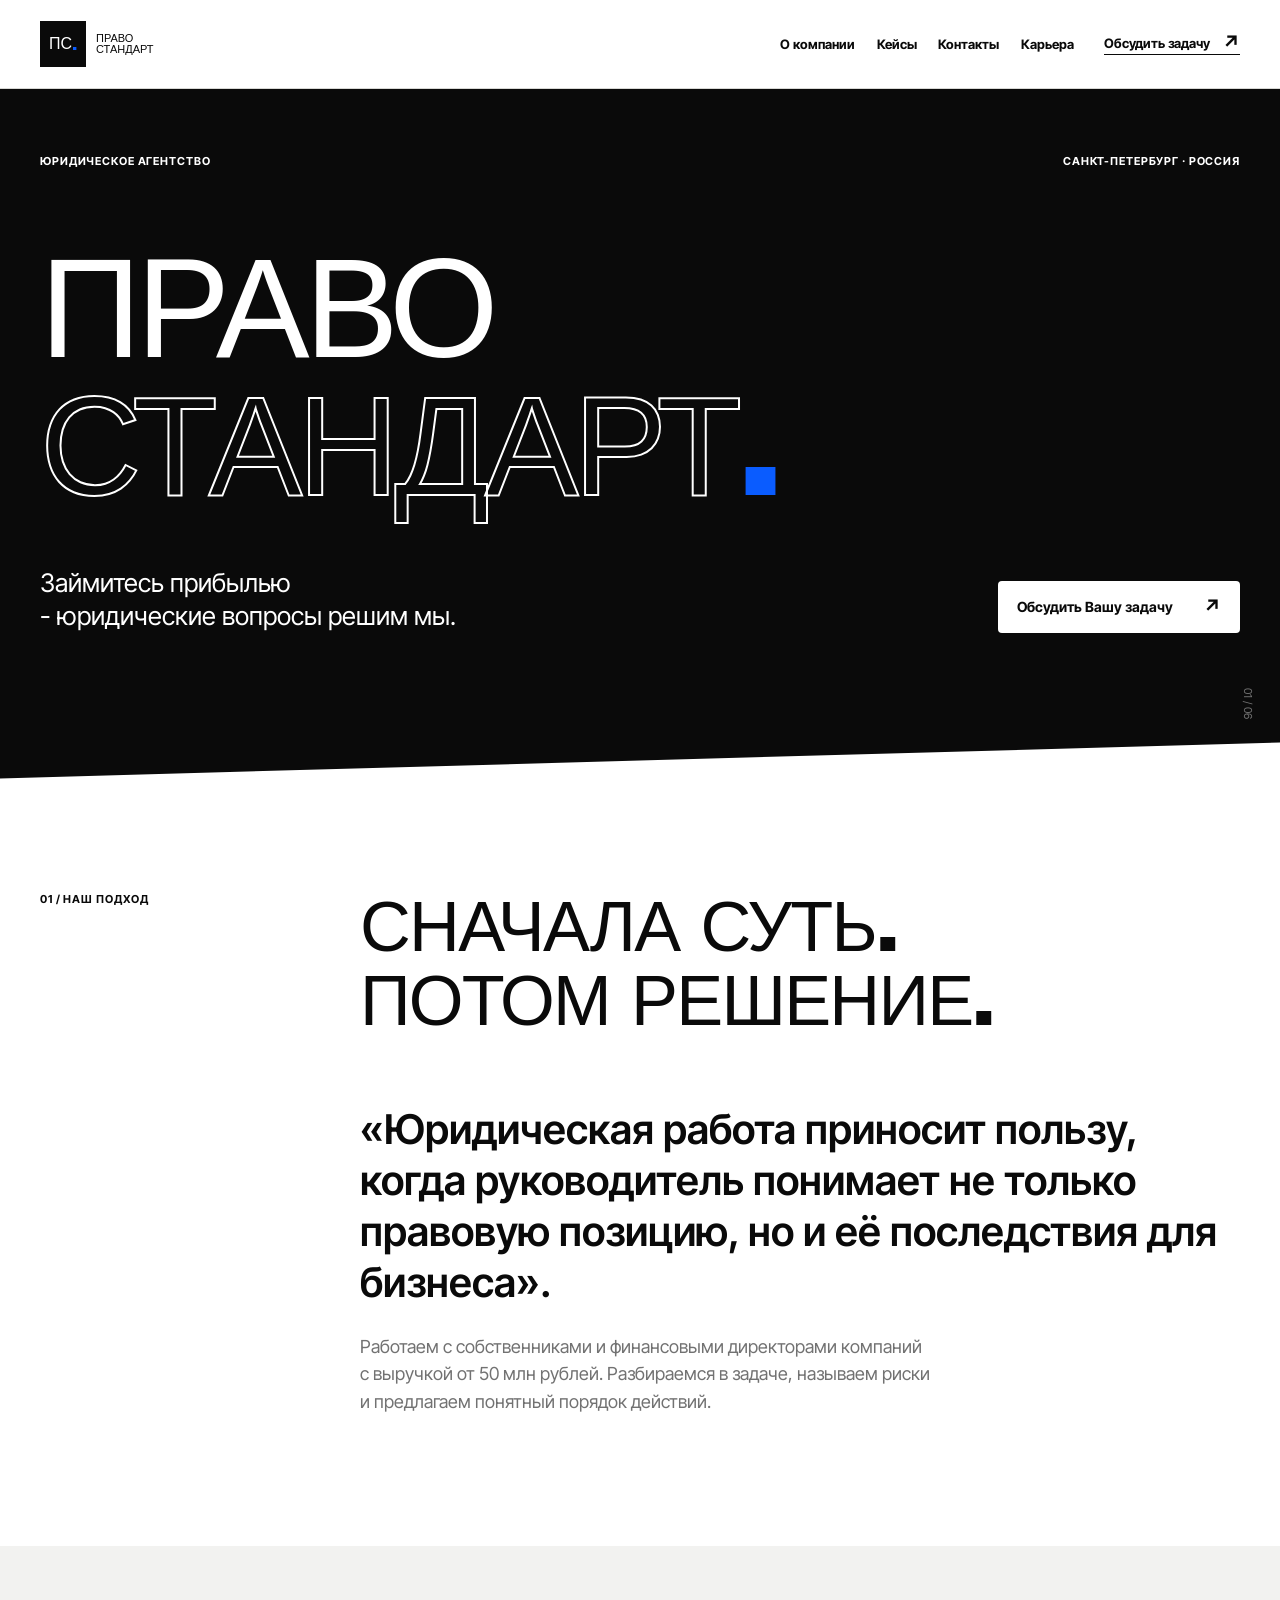
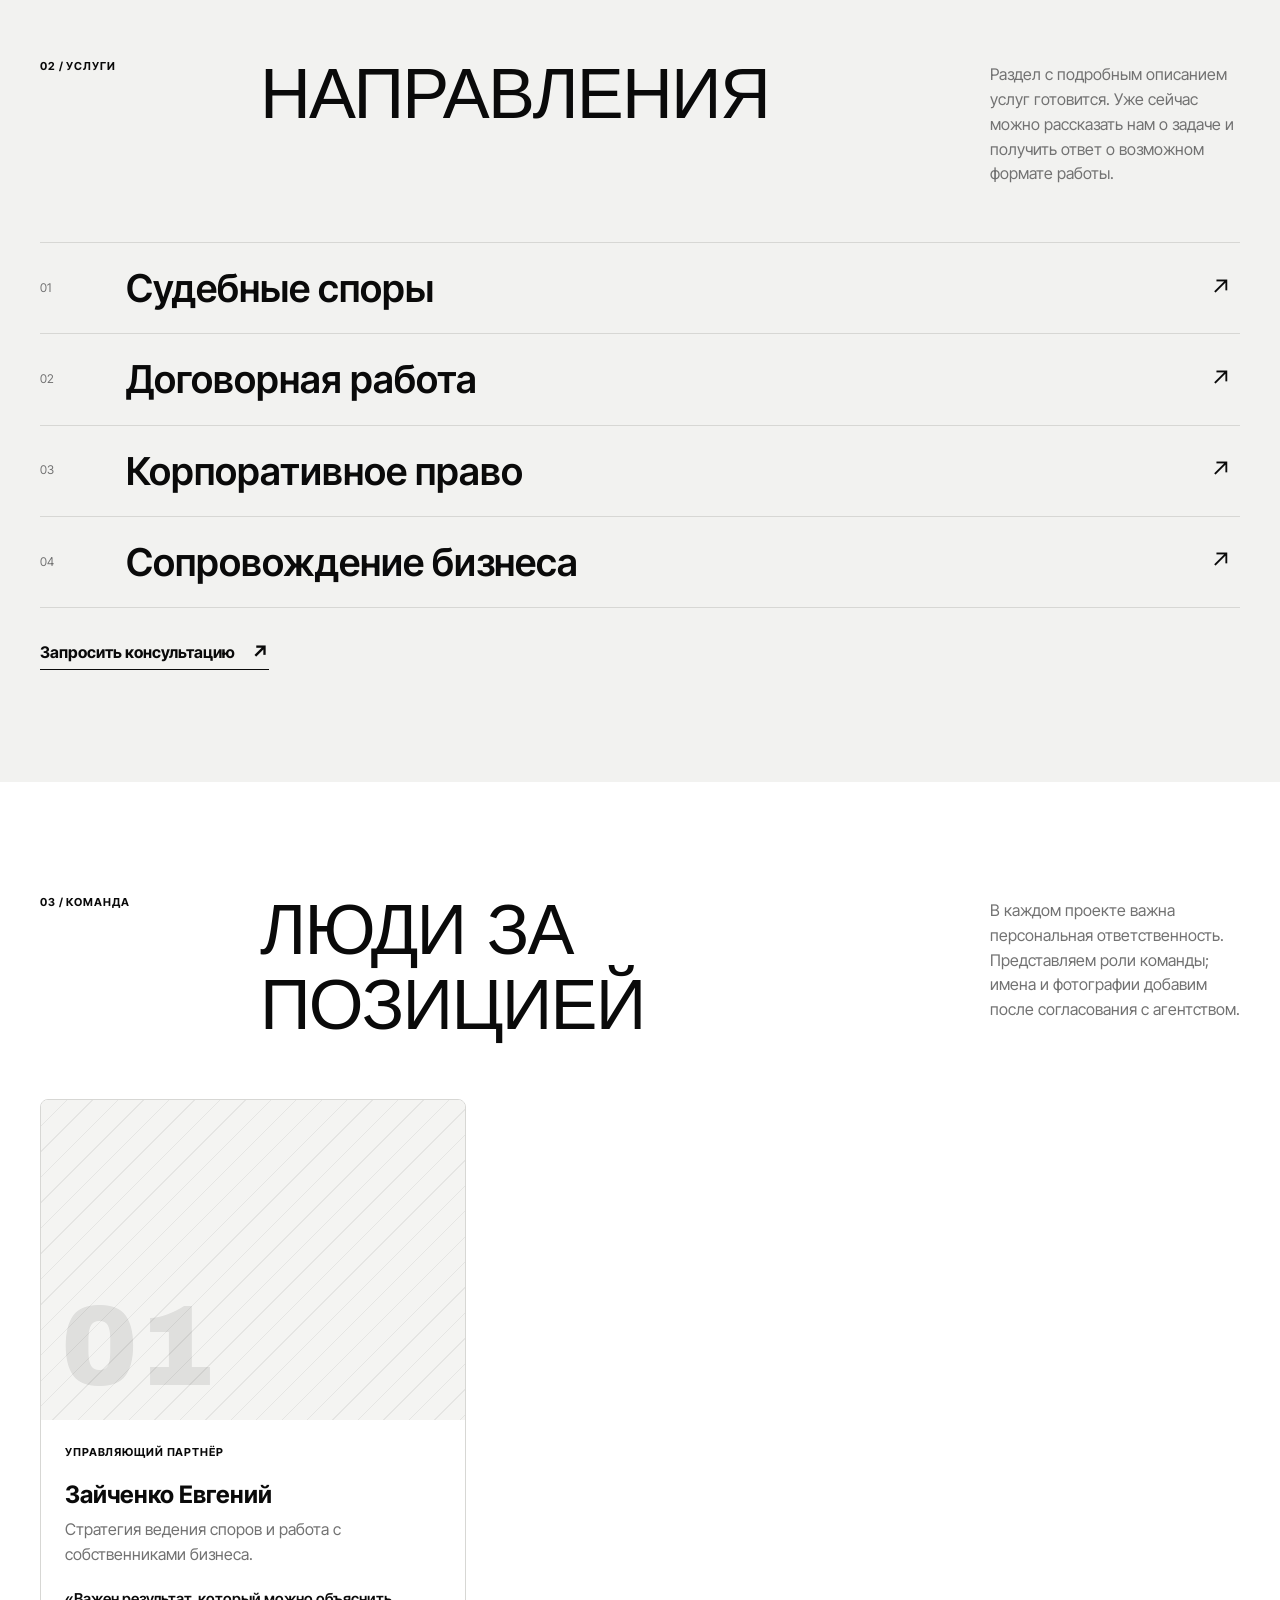
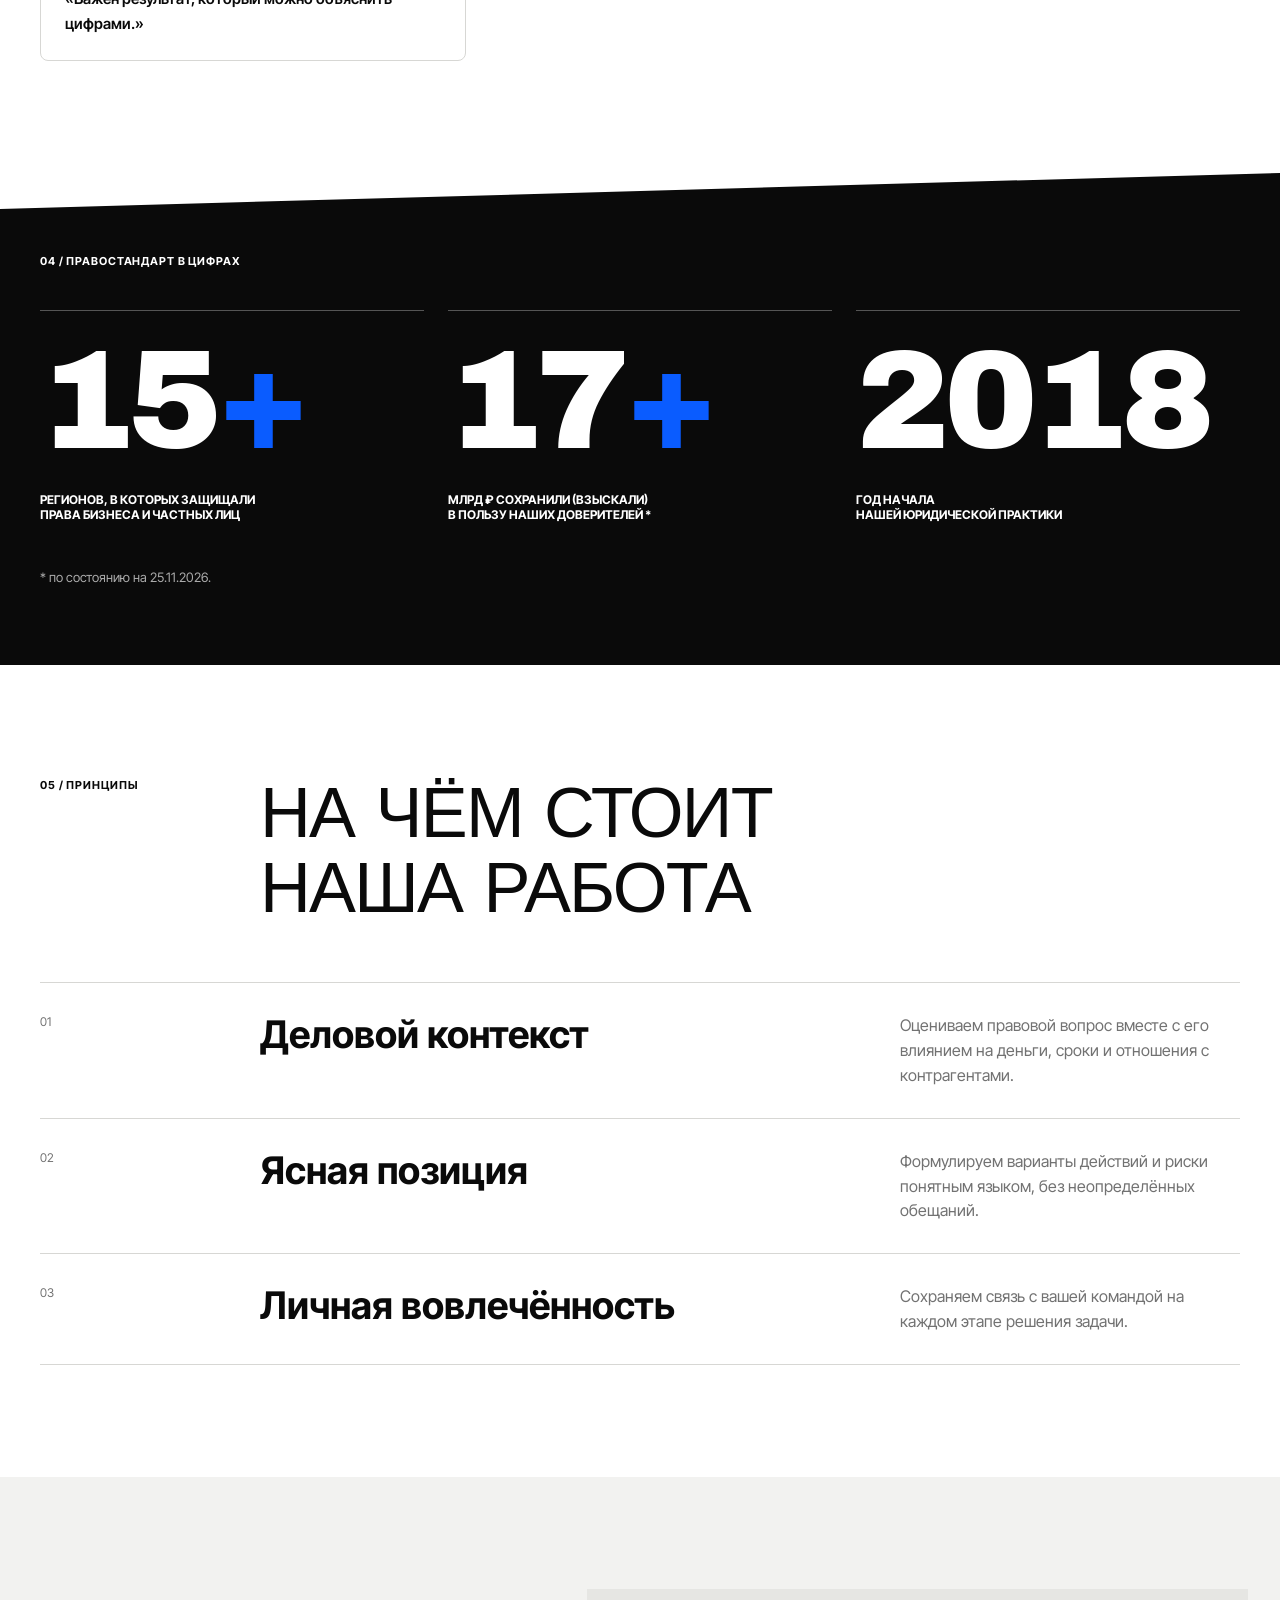
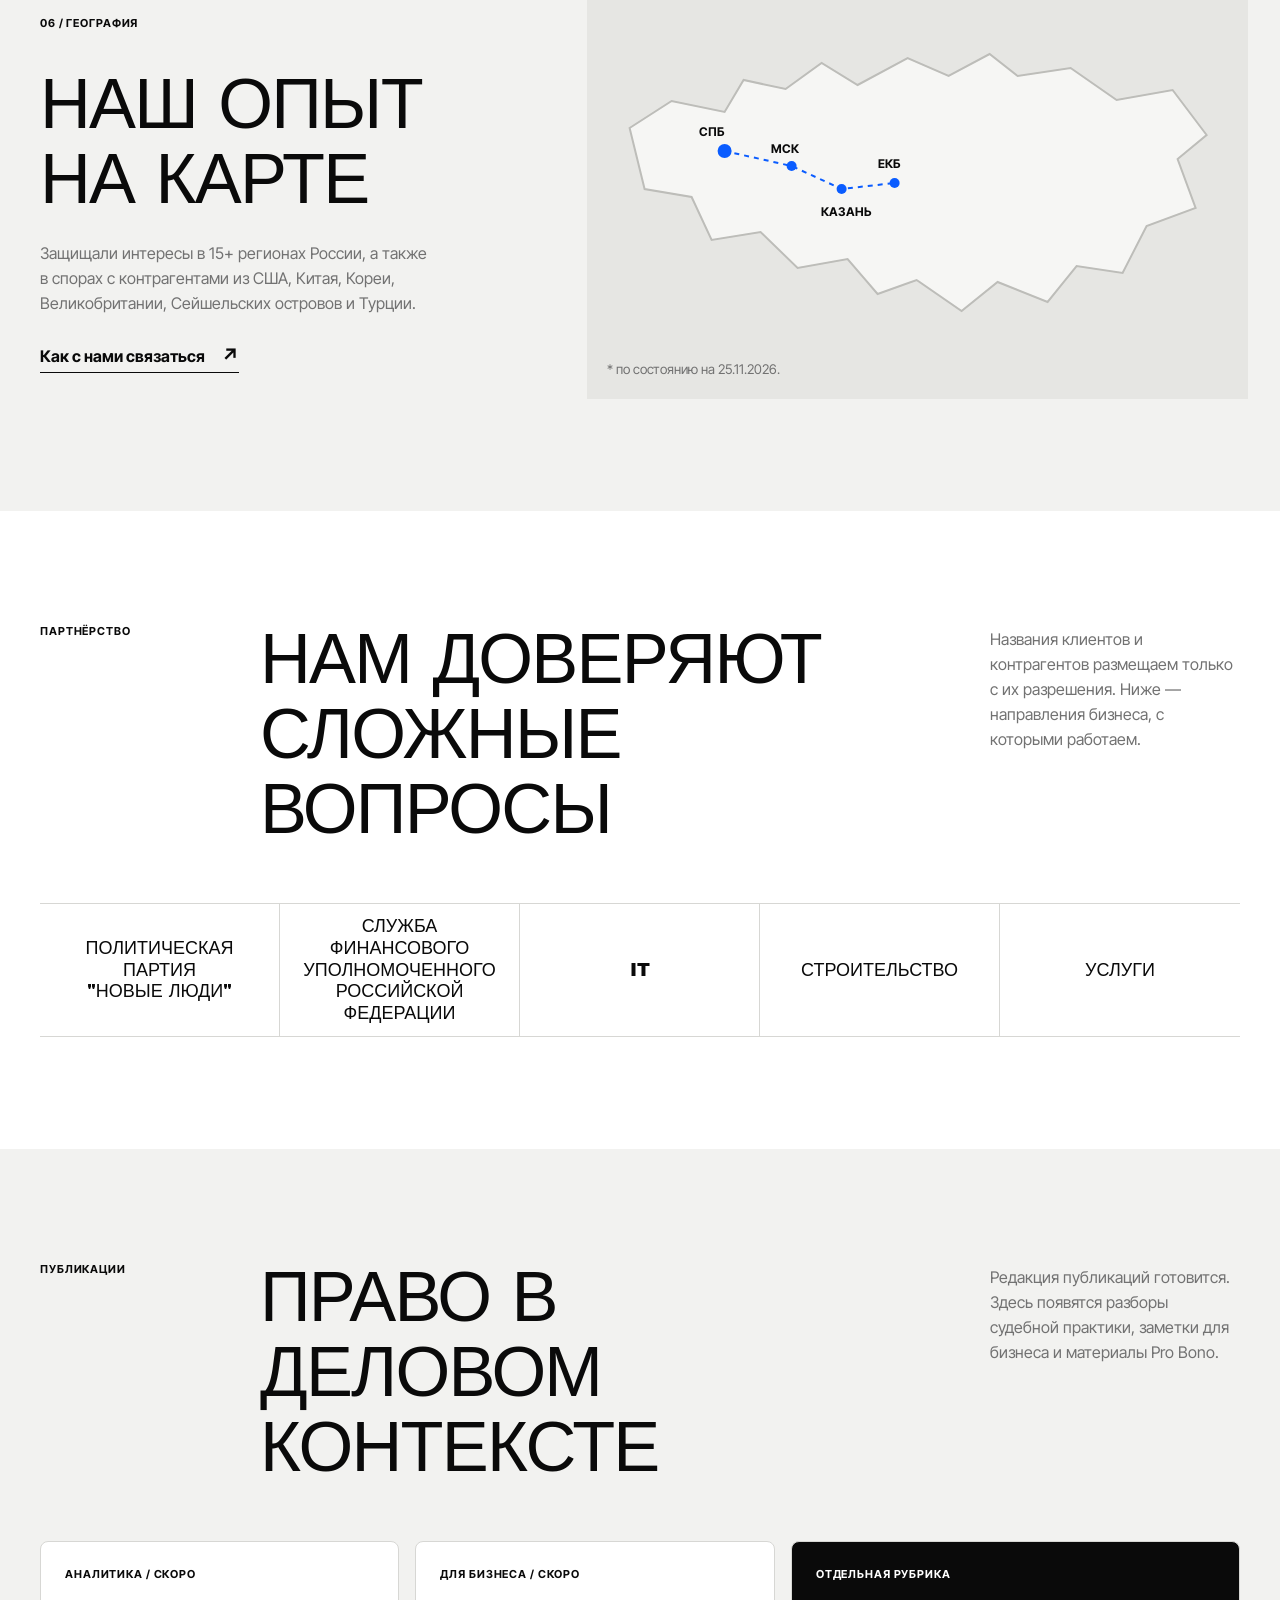
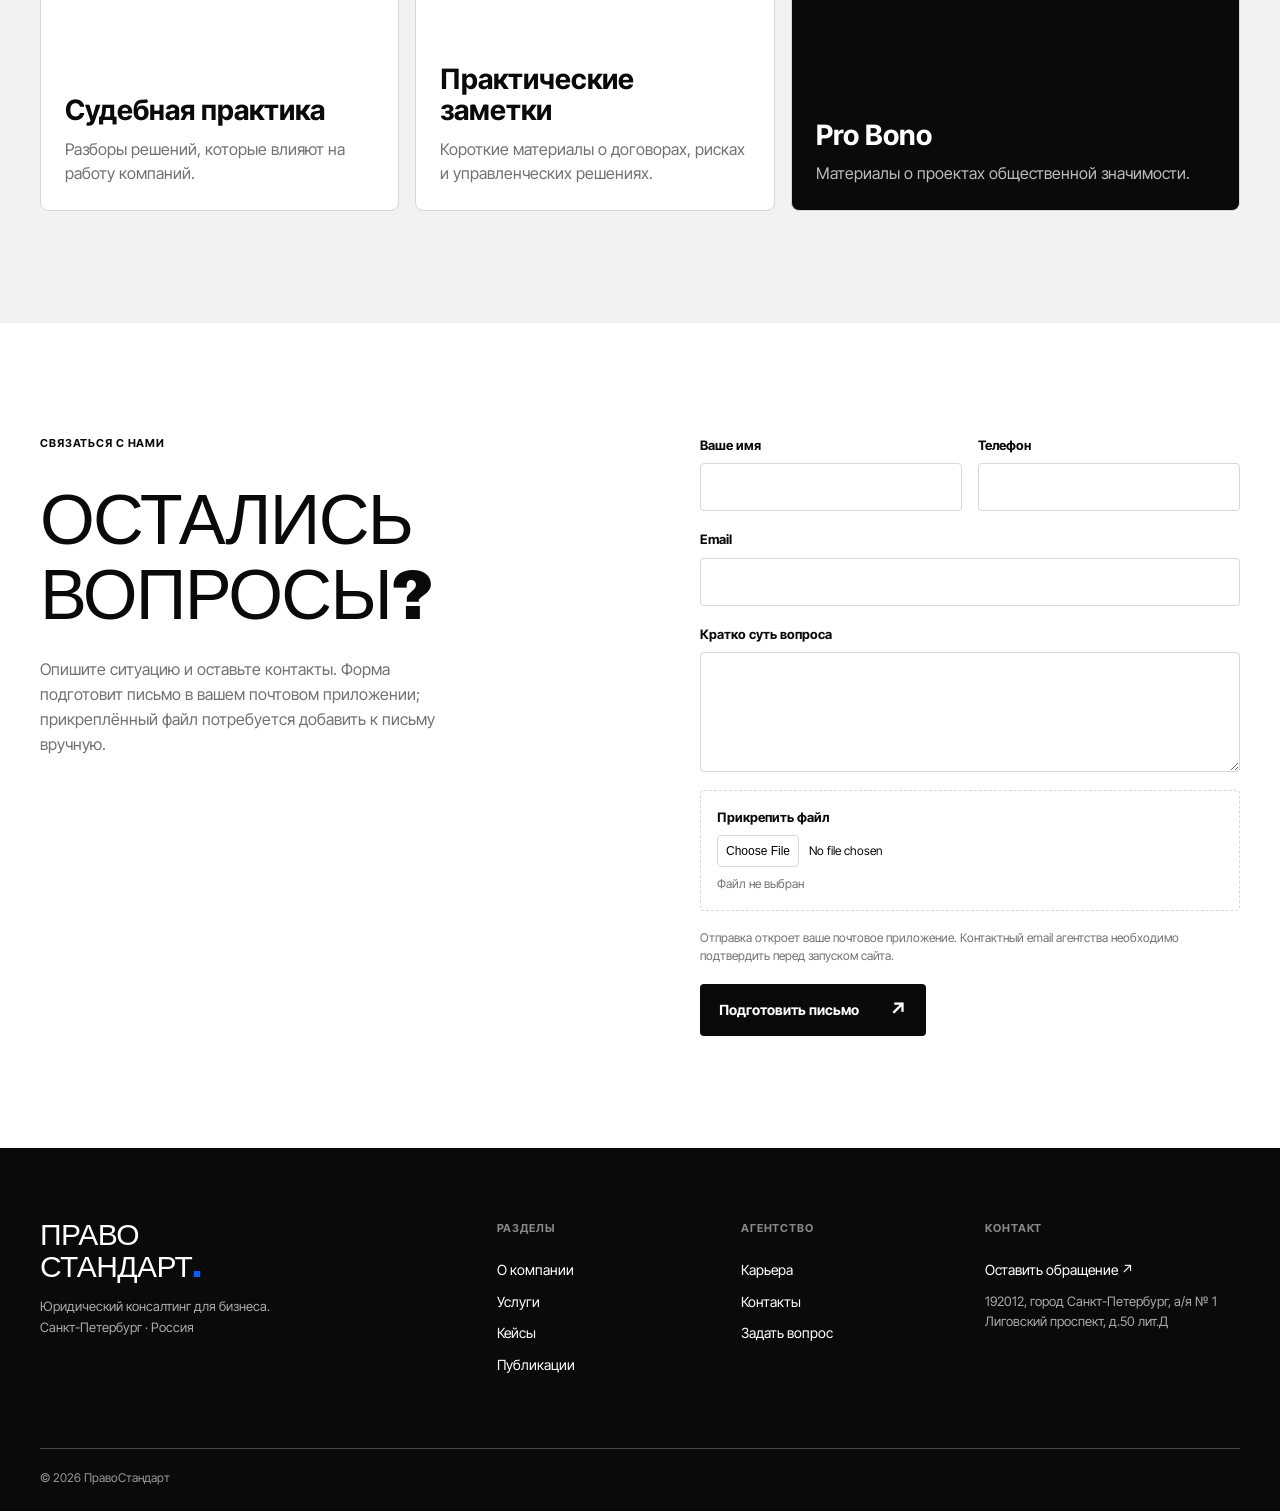
==== index.html @ 43327c04 "Update index.html" ====
<!doctype html>
<html lang="ru">
<head>
  <meta charset="utf-8">
  <meta name="viewport" content="width=device-width, initial-scale=1">
  <meta name="description" content="ПравоСтандарт — юридическое сопровождение бизнеса в Санкт-Петербурге и по России.">
  <title>ПравоСтандарт — юридический консалтинг для бизнеса</title>
  <link rel="preconnect" href="https://fonts.googleapis.com">
  <link rel="preconnect" href="https://fonts.gstatic.com" crossorigin>
  <link href="https://fonts.googleapis.com/css2?family=Archivo+Black&family=Inter+Tight:wght@400;500;600;700&display=swap" rel="stylesheet">
  <link rel="stylesheet" href="styles.css">
</head>
<body>
  <a class="skip-link" href="#main">К содержанию</a>
  <header class="site-header">
    <div class="container header-inner">
      <a class="brand" href="index.html" aria-label="ПравоСтандарт — главная"><span class="brand-mark">ПС<span class="brand-dot">.</span></span><span class="brand-name">ПРАВО<br>СТАНДАРТ</span></a>
      <button class="menu-toggle" type="button" aria-label="Открыть меню" aria-expanded="false" aria-controls="site-nav"><span></span><span></span><span></span></button>
      <nav class="site-nav" id="site-nav" aria-label="Основная навигация">
        <a href="index.html">О компании</a> <!-- пока убрал <a href="index.html#services">Услуги</a>--><a href="cases.html">Кейсы</a><!-- пока убрал <a href="index.html#publications">Публикации</a>--><a href="contacts.html">Контакты</a><a href="career.html">Карьера</a>
      </nav>
      <a class="header-contact" href="contacts.html#question">Обсудить задачу <span aria-hidden="true">↗</span></a>
    </div>
  </header>

  <main id="main">
    <section class="hero cut-bottom" id="about">
      <div class="container hero-inner">
        <div class="hero-meta"><span>ЮРИДИЧЕСКОЕ АГЕНТСТВО</span><span>САНКТ-ПЕТЕРБУРГ · РОССИЯ</span></div>
        <h1>ПРАВО<br><span class="outline-text">СТАНДАРТ</span><span class="hero-period">.</span></h1>
        <div class="hero-bottom"><p>Займитесь прибылью<br>- юридические вопросы решим мы.</p><a class="button button-light" href="#consultation">Обсудить Вашу задачу <span aria-hidden="true">↗</span></a></div>
      </div>
      <div class="hero-index" aria-hidden="true">01 / 06</div>
    </section>

    <section class="section approach" id="approach">
      <div class="container split-layout"><div class="section-label">01 / НАШ ПОДХОД</div><div><h2 class="section-title">СНАЧАЛА СУТЬ.<br>ПОТОМ РЕШЕНИЕ.</h2><blockquote>«Юридическая работа приносит пользу, когда руководитель понимает не только правовую позицию, но и её последствия для бизнеса».</blockquote><p class="muted">Работаем с собственниками и финансовыми директорами компаний с выручкой от 50 млн рублей. Разбираемся в задаче, называем риски и предлагаем понятный порядок действий.</p></div></div>
    </section>

    <section class="section section-muted" id="services">
      <div class="container"><div class="section-head"><span class="section-label">02 / УСЛУГИ</span><h2 class="section-title">НАПРАВЛЕНИЯ</h2><p>Раздел с подробным описанием услуг готовится. Уже сейчас можно рассказать нам о задаче и получить ответ о возможном формате работы.</p></div>
        <div class="service-list">
          <div><span>01</span><h3>Судебные споры</h3><span aria-hidden="true">↗</span></div>
          <div><span>02</span><h3>Договорная работа</h3><span aria-hidden="true">↗</span></div>
          <div><span>03</span><h3>Корпоративное право</h3><span aria-hidden="true">↗</span></div>
          <div><span>04</span><h3>Сопровождение бизнеса</h3><span aria-hidden="true">↗</span></div>
        </div>
        <a class="text-link" href="#consultation">Запросить консультацию <span aria-hidden="true">↗</span></a>
      </div>
    </section>

    <section class="section" id="team"><div class="container"><div class="section-head"><span class="section-label">03 / КОМАНДА</span><h2 class="section-title">ЛЮДИ ЗА<br>ПОЗИЦИЕЙ</h2><p>В каждом проекте важна персональная ответственность. Представляем роли команды; имена и фотографии добавим после согласования с агентством.</p></div>
      <div class="team-grid">
        <article class="team-card"><div class="portrait portrait-one" role="img" aria-label="Место для фотографии управляющего партнёра" img src="Zaichenko_photo.jpg" alt="Рыжий кот Кекс лежит у ноутбука."><span>01</span></div><div class="team-card-body"><span class="eyebrow">УПРАВЛЯЮЩИЙ ПАРТНЁР</span><h3> Зайченко Евгений</h3><p>Стратегия ведения споров и работа с собственниками бизнеса.</p><q>Важен результат, который можно объяснить цифрами.</q></div></article>
        <!-- ВТОРОЙ УЧАСТНИК КОМАНДЫ --> <!-- <article class="team-card"><div class="portrait portrait-two" role="img" aria-label="Место для фотографии юриста судебной практики"><span>02</span></div><div class="team-card-body"><span class="eyebrow">СУДЕБНАЯ ПРАКТИКА</span><h3>Ведущий юрист</h3><p>Подготовка позиции, процессуальных документов и представительство.</p><q>Сильная позиция начинается с деталей.</q></div></article> -->
        <!-- ТРЕТИЙ УЧАСТНИК КОМАНДЫ --> <!-- <article class="team-card"><div class="portrait portrait-three" role="img" aria-label="Место для фотографии юриста корпоративной практики"><span>03</span></div><div class="team-card-body"><span class="eyebrow">КОРПОРАТИВНАЯ ПРАКТИКА</span><h3>Юрист практики</h3><p>Договорные отношения и правовая поддержка текущих решений.</p><q>Понятный договор помогает избежать спора.</q></div></article> -->
      </div>
    </div></section>

    <section class="metrics-band cut-top" id="numbers"><div class="container"><span class="section-label">04 / ПРАВОСТАНДАРТ В ЦИФРАХ</span><div class="metrics-grid"><div><strong>15<span>+</span></strong><span>РЕГИОНОВ, В КОТОРЫХ ЗАЩИЩАЛИ<br>ПРАВА БИЗНЕСА И ЧАСТНЫХ ЛИЦ</span></div><div><strong>17<span>+</span></strong><span>МЛРД ₽ СОХРАНИЛИ (ВЗЫСКАЛИ)<br>В ПОЛЬЗУ НАШИХ ДОВЕРИТЕЛЕЙ *</span></div><div><strong>2018</strong><span>ГОД НАЧАЛА<br>НАШЕЙ ЮРИДИЧЕСКОЙ ПРАКТИКИ</span></div></div><p class="metrics-note">* по состоянию на 25.11.2026.</p></div></section>

    <section class="section principles"><div class="container"><div class="section-head"><span class="section-label">05 / ПРИНЦИПЫ</span><h2 class="section-title">НА ЧЁМ СТОИТ<br>НАША РАБОТА</h2></div><div class="principle-rows"><div><span>01</span><h3>Деловой контекст</h3><p>Оцениваем правовой вопрос вместе с его влиянием на деньги, сроки и отношения с контрагентами.</p></div><div><span>02</span><h3>Ясная позиция</h3><p>Формулируем варианты действий и риски понятным языком, без неопределённых обещаний.</p></div><div><span>03</span><h3>Личная вовлечённость</h3><p>Сохраняем связь с вашей командой на каждом этапе решения задачи.</p></div></div></div></section>

    <section class="section section-muted geography"><div class="container geography-layout"><div><span class="section-label">06 / ГЕОГРАФИЯ</span><h2 class="section-title">НАШ ОПЫТ<br>НА КАРТЕ</h2><p>Защищали интересы в 15+ регионах России, а также в спорах с контрагентами из США, Китая, Кореи, Великобритании, Сейшельских островов и Турции.</p><a class="text-link" href="contacts.html">Как с нами связаться <span aria-hidden="true">↗</span></a></div><div class="map-panel" role="img" aria-label="Схематичная карта России с отметками Санкт-Петербурга, Москвы, Казани и Екатеринбурга"><svg viewBox="0 0 620 350" aria-hidden="true"><path class="map-shape" d="M22 119 64 92 117 103 136 71 178 80 214 54 250 76 300 49 341 67 382 45 410 67 463 59 509 91 565 81 599 126 570 150 588 199 539 217 515 264 469 257 440 293 390 273 354 302 309 271 270 285 240 250 190 259 153 223 104 231 84 188 37 180Z"/><path class="map-line" d="M117 142 184 157 234 180 287 174"/><circle cx="117" cy="142" r="7"/><circle cx="184" cy="157" r="5"/><circle cx="234" cy="180" r="5"/><circle cx="287" cy="174" r="5"/><text x="91" y="127">СПБ</text><text x="163" y="144">МСК</text><text x="213" y="207">КАЗАНЬ</text><text x="270" y="159">ЕКБ</text></svg><small>* по состоянию на 25.11.2026.</small></div></div></section>

    <section class="section trust"><div class="container"><div class="section-head"><span class="section-label">ПАРТНЁРСТВО</span><h2 class="section-title">НАМ ДОВЕРЯЮТ<br>СЛОЖНЫЕ ВОПРОСЫ</h2><p>Названия клиентов и контрагентов размещаем только с их разрешения. Ниже — направления бизнеса, с которыми работаем.</p></div><div class="sector-strip"><span>ПОЛИТИЧЕСКАЯ ПАРТИЯ<br>"НОВЫЕ ЛЮДИ"</span><span>СЛУЖБА ФИНАНСОВОГО УПОЛНОМОЧЕННОГО<br>РОССИЙСКОЙ ФЕДЕРАЦИИ</span><span>IT</span><span>СТРОИТЕЛЬСТВО</span><span>УСЛУГИ</span></div></div></section>

    <section class="section section-muted publications" id="publications"><div class="container"><div class="section-head"><span class="section-label">ПУБЛИКАЦИИ</span><h2 class="section-title">ПРАВО В<br>ДЕЛОВОМ КОНТЕКСТЕ</h2><p>Редакция публикаций готовится. Здесь появятся разборы судебной практики, заметки для бизнеса и материалы Pro Bono.</p></div><div class="publication-grid"><article><span class="eyebrow">АНАЛИТИКА / СКОРО</span><h3>Судебная практика</h3><p>Разборы решений, которые влияют на работу компаний.</p></article><article><span class="eyebrow">ДЛЯ БИЗНЕСА / СКОРО</span><h3>Практические заметки</h3><p>Короткие материалы о договорах, рисках и управленческих решениях.</p></article><article class="pro-bono"><span class="eyebrow">ОТДЕЛЬНАЯ РУБРИКА</span><h3>Pro Bono</h3><p>Материалы о проектах общественной значимости.</p></article></div></div></section>

    <section class="section contact-section" id="consultation"><div class="container contact-layout"><div><span class="section-label">СВЯЗАТЬСЯ С НАМИ</span><h2 class="section-title">ОСТАЛИСЬ<br>ВОПРОСЫ?</h2><p>Опишите ситуацию и оставьте контакты. Форма подготовит письмо в вашем почтовом приложении; прикреплённый файл потребуется добавить к письму вручную.</p></div><form class="contact-form" data-mail-form><div class="form-row"><label>Ваше имя <input name="name" autocomplete="name" required></label><label>Телефон <input name="phone" type="tel" autocomplete="tel" required></label></div><label>Email <input name="email" type="email" autocomplete="email" required></label><label>Кратко суть вопроса <textarea name="question" rows="4" required></textarea></label><label class="file-field">Прикрепить файл <input name="file" type="file" accept=".pdf,.doc,.docx,.jpg,.jpeg,.png"><span class="file-name">Файл не выбран</span></label><p class="form-note">Отправка откроет ваше почтовое приложение. Контактный email агентства необходимо подтвердить перед запуском сайта.</p><button class="button button-dark" type="submit">Подготовить письмо <span aria-hidden="true">↗</span></button></form></div></section>
  </main>

  <footer class="site-footer"><div class="container"><div class="footer-main"><div><a class="footer-brand" href="index.html">ПРАВО<br>СТАНДАРТ<span>.</span></a><p>Юридический консалтинг для бизнеса.<br>Санкт-Петербург · Россия</p></div><div><span class="footer-heading">РАЗДЕЛЫ</span><a href="index.html#about">О компании</a><a href="index.html#services">Услуги</a><a href="cases.html">Кейсы</a><a href="index.html#publications">Публикации</a></div><div><span class="footer-heading">АГЕНТСТВО</span><a href="career.html">Карьера</a><a href="contacts.html">Контакты</a><a href="contacts.html#question">Задать вопрос</a></div><div><span class="footer-heading">КОНТАКТ</span><a href="contacts.html#question">Оставить обращение ↗</a><span class="footer-small">192012, город Санкт-Петербург, а/я № 1<br>Лиговский проспект, д.50 лит.Д</span></div></div><div class="footer-bottom"><span>© <span data-year>2026</span> ПравоСтандарт</span><span><!--Информация на сайте не является юридической консультацией.--></span></div></div></footer>
  <script src="script.js"></script>
</body>
</html>
---- styles.css ----
:root{--paper:#fff;--ink:#0a0a0a;--accent:#0a5cff;--muted:#f2f2f0;--line:#d7d7d4;--soft:#727272;--inverse:#f8f8f6;--radius:4px;--radius-large:8px;--font-display:"Archivo Black","Arial Black",sans-serif;--font-body:"Inter Tight",Arial,sans-serif}
*{box-sizing:border-box}
html{scroll-behavior:smooth}
body{margin:0;background:var(--paper);color:var(--ink);font:400 16px/1.55 var(--font-body)}
button,input,textarea{font:inherit}
button{cursor:pointer}
a{color:inherit;text-decoration:none}
a,button,input,textarea{transition:color .25s cubic-bezier(.2,0,0,1),background-color .25s cubic-bezier(.2,0,0,1),border-color .25s cubic-bezier(.2,0,0,1),transform .25s cubic-bezier(.2,0,0,1)}
a:hover{color:var(--accent)}
:focus-visible{outline:3px solid var(--accent);outline-offset:4px}
::selection{background:var(--accent);color:var(--paper)}
.container{width:min(100% - 64px,1200px);margin-inline:auto}
.skip-link{position:absolute;top:-80px;left:16px;z-index:50;padding:8px 16px;background:var(--paper)}
.skip-link:focus{top:12px}
.site-header{position:relative;z-index:10;background:var(--paper);border-bottom:1px solid var(--line)}
.header-inner{min-height:88px;display:flex;align-items:center;gap:30px}
.brand{display:flex;align-items:center;gap:10px;flex-shrink:0}
.brand-mark{display:flex;align-items:center;justify-content:center;width:46px;height:46px;background:var(--ink);color:var(--paper);font:16px var(--font-display);letter-spacing:0}
.brand-dot,.footer-brand span,.hero-period{color:var(--accent)}
.brand-name{font:11px/1.03 var(--font-display)}
.site-nav{display:flex;align-items:center;gap:clamp(12px,1.7vw,26px);margin-left:auto}
.site-nav a{font-size:13px;font-weight:700;white-space:nowrap}
.site-nav a[aria-current="page"]{color:var(--accent)}
.header-contact{display:flex;gap:12px;align-items:center;border-bottom:1px solid var(--ink);font-size:13px;font-weight:700;white-space:nowrap}
.header-contact span,.button span,.text-link span{font-size:20px;line-height:1}
.menu-toggle{display:none}
.hero,.page-hero{position:relative;background:var(--ink);color:var(--paper);overflow:hidden}
.cut-bottom{clip-path:polygon(0 0,100% 0,100% calc(100% - 36px),0 100%);padding-bottom:36px}
.cut-top{clip-path:polygon(0 36px,100% 0,100% 100%,0 100%);padding-top:36px}
.hero{min-height:680px}
.hero-inner{padding-top:64px;padding-bottom:110px}
.hero-meta{display:flex;justify-content:space-between;gap:20px;font-size:11px;font-weight:700;letter-spacing:.08em}
.hero h1,.page-hero h1{font-family:var(--font-display);font-weight:400;line-height:.98;letter-spacing:-.035em;overflow-wrap:anywhere}
.hero h1{font-size:clamp(72px,11vw,152px);margin:72px 0 48px}
.outline-text{-webkit-text-stroke:2px var(--paper);color:transparent}
.hero-bottom,.page-hero-bottom{display:flex;align-items:end;justify-content:space-between;gap:40px}
.hero-bottom p,.page-hero-bottom p{max-width:500px;margin:0;font-size:clamp(20px,2vw,27px);line-height:1.3}
.hero-index{position:absolute;right:24px;bottom:60px;font-size:11px;writing-mode:vertical-rl;color:var(--soft)}
.button{min-height:52px;padding:13px 18px;display:inline-flex;justify-content:space-between;align-items:center;gap:30px;border:1px solid transparent;border-radius:var(--radius);font-size:14px;font-weight:700;white-space:nowrap}
.button:hover{transform:translateY(-2px)}
.button-light{background:var(--paper);color:var(--ink)}
.button-light:hover{background:var(--accent);color:var(--paper)}
.button-dark{background:var(--ink);color:var(--paper)}
.button-dark:hover{background:var(--accent);color:var(--paper)}
.section{padding:112px 0}
.section-muted{background:var(--muted)}
.section-label,.eyebrow{display:block;font-size:11px;font-weight:700;letter-spacing:.08em}
.section-title{margin:0;font:400 clamp(40px,5.5vw,76px)/1.06 var(--font-display);letter-spacing:-.025em;overflow-wrap:anywhere}
.section-head{display:grid;grid-template-columns:190px minmax(0,1fr) 250px;align-items:start;gap:30px;margin-bottom:56px}
.section-head p{margin:4px 0 0;color:var(--soft)}
.split-layout{display:grid;grid-template-columns:290px minmax(0,1fr);gap:30px}
.approach blockquote{max-width:860px;margin:64px 0 24px;font-size:clamp(26px,3.2vw,42px);line-height:1.25;font-weight:600}
.approach .muted{max-width:570px;color:var(--soft);font-size:18px}
.service-list{margin-bottom:32px}
.service-list>div{display:grid;grid-template-columns:70px 1fr 30px;align-items:center;gap:16px;padding:24px 0;border-top:1px solid var(--line)}
.service-list>div:last-child{border-bottom:1px solid var(--line)}
.service-list h3{margin:0;font-size:clamp(24px,3vw,40px);font-weight:600;line-height:1.1}
.service-list span:first-child{color:var(--soft);font-size:12px}
.service-list span:last-child{font-size:24px}
.text-link{display:inline-flex;align-items:center;gap:16px;border-bottom:1px solid var(--ink);padding-bottom:4px;font-weight:700}
.team-grid{display:grid;grid-template-columns:1.15fr 1fr 1fr;gap:16px}
.team-card{border:1px solid var(--line);border-radius:var(--radius-large);overflow:hidden;background:var(--paper)}
.portrait{height:clamp(220px,25vw,330px);position:relative;overflow:hidden;background:repeating-linear-gradient(135deg,#e5e5e3 0,#e5e5e3 1px,#f4f4f2 1px,#f4f4f2 18px)}
.portrait-two{background:repeating-linear-gradient(45deg,#e2e2df 0,#e2e2df 1px,#f3f3f1 1px,#f3f3f1 22px)}
.portrait-three{background:repeating-linear-gradient(90deg,#e7e7e4 0,#e7e7e4 1px,#f5f5f3 1px,#f5f5f3 18px)}
.portrait span{position:absolute;bottom:16px;left:20px;font:clamp(70px,9vw,130px)/1 var(--font-display);color:rgba(10,10,10,.09)}
.team-card-body{padding:24px}
.team-card h3{margin:20px 0 8px;font-size:24px;line-height:1.15}
.team-card p{margin:0 0 20px;color:var(--soft)}
.team-card q{font-size:15px;font-weight:600}
.metrics-band{background:var(--ink);color:var(--paper);padding-bottom:78px}
.metrics-band .container{padding-top:44px}
.metrics-grid{display:grid;grid-template-columns:repeat(3,1fr);gap:24px;margin-top:40px}
.metrics-grid>div{display:flex;flex-direction:column;gap:20px;border-top:1px solid #555;padding-top:20px}
.metrics-grid strong{font:clamp(80px,11vw,152px)/1 var(--font-display);letter-spacing:-.04em}
.metrics-grid strong span{color:var(--accent)}
.metrics-grid>div>span{font-size:12px;font-weight:700;line-height:1.3}
.metrics-note{margin:44px 0 0;color:#aaa;font-size:13px}
.principle-rows{border-top:1px solid var(--line)}
.principle-rows>div{display:grid;grid-template-columns:190px 1fr 340px;gap:30px;padding:30px 0;border-bottom:1px solid var(--line)}
.principle-rows>div>span{font-size:12px;color:var(--soft)}
.principle-rows h3{margin:0;font-size:clamp(24px,3vw,38px);line-height:1.15}
.principle-rows p{margin:0;color:var(--soft)}
.geography-layout{display:grid;grid-template-columns:.85fr 1.15fr;align-items:center;gap:64px}
.geography-layout .section-title{margin:36px 0 24px}
.geography-layout p{max-width:390px;color:var(--soft);margin:0 0 28px}
.map-panel{margin-right:calc((min(100vw - 64px,1200px) - 100vw + 64px)/2);background:#e6e6e3;min-height:380px;display:flex;flex-direction:column;justify-content:center;padding:20px}
.map-panel svg{width:100%;max-height:350px}
.map-shape{fill:#f6f6f4;stroke:#bdbdb9;stroke-width:2}
.map-line{fill:none;stroke:var(--accent);stroke-width:2;stroke-dasharray:5 5}
.map-panel circle{fill:var(--accent)}
.map-panel text{font:700 12px var(--font-body);fill:var(--ink)}
.map-panel small{color:var(--soft)}
.sector-strip{display:grid;grid-template-columns:repeat(5,1fr);border-top:1px solid var(--line);border-bottom:1px solid var(--line)}
.sector-strip span{min-height:100px;display:flex;align-items:center;justify-content:center;text-align:center;padding:12px;border-right:1px solid var(--line);font:clamp(12px,1.5vw,18px)/1.2 var(--font-display)}
.sector-strip span:last-child{border-right:0}
.publication-grid{display:grid;grid-template-columns:1fr 1fr 1.25fr;gap:16px}
.publication-grid article{min-height:270px;display:flex;flex-direction:column;padding:24px;border:1px solid var(--line);border-radius:var(--radius-large);background:var(--paper)}
.publication-grid h3{font-size:28px;margin:auto 0 10px;line-height:1.12}
.publication-grid p{margin:0;color:var(--soft)}
.publication-grid .pro-bono{background:var(--ink);color:var(--paper)}
.publication-grid .pro-bono p{color:#bbb}
.contact-layout{display:grid;grid-template-columns:1fr 1fr;gap:10%}
.contact-layout .section-title{margin:32px 0 24px}
.contact-layout>div>p{max-width:430px;color:var(--soft)}
.contact-form{display:grid;gap:18px}
.contact-form label{display:grid;gap:8px;font-size:13px;font-weight:700}
.form-row{display:grid;grid-template-columns:1fr 1fr;gap:16px}
.contact-form input:not([type=file]),.contact-form textarea{width:100%;min-width:0;padding:13px 14px;border:1px solid var(--line);border-radius:var(--radius);background:var(--paper);color:var(--ink);outline:none}
.contact-form input:not([type=file]):focus,.contact-form textarea:focus{border-color:var(--accent);box-shadow:0 0 0 2px rgba(10,92,255,.13)}
.contact-form textarea{resize:vertical;min-height:120px}
.file-field{padding:16px;border:1px dashed var(--line);border-radius:var(--radius)}
.file-field input{max-width:100%;font-size:12px;font-weight:400}
.file-field input::file-selector-button{margin-right:10px;padding:8px;border:1px solid var(--line);border-radius:var(--radius);background:var(--paper);cursor:pointer}
.file-name,.form-note{color:var(--soft);font-size:12px;font-weight:400}
.form-note{margin:0}
.contact-form .button{justify-self:start}
.site-footer{background:var(--ink);color:var(--paper);padding:72px 0 24px}
.footer-main{display:grid;grid-template-columns:2fr 1fr 1fr 1.2fr;gap:32px;padding-bottom:72px}
.footer-brand{font:30px/1 var(--font-display);letter-spacing:-.02em}
.footer-main p,.footer-small{color:#aaa;font-size:13px}
.footer-main>div:not(:first-child){display:flex;flex-direction:column;align-items:start;gap:10px}
.footer-main a:not(.footer-brand){font-size:14px}
.footer-heading{color:#888;font-size:11px;font-weight:700;letter-spacing:.08em;margin-bottom:12px}
.footer-bottom{display:flex;justify-content:space-between;gap:20px;border-top:1px solid #444;padding-top:20px;color:#999;font-size:12px}
.page-hero{min-height:470px}
.page-hero .container{padding-top:60px;padding-bottom:100px}
.page-hero h1{font-size:clamp(62px,10vw,136px);margin:48px 0}
.page-hero-bottom p{max-width:590px}
.case-grid{display:grid;grid-template-columns:repeat(2,minmax(0,1fr));gap:16px}
.case-card{min-height:360px;padding:30px;border:1px solid var(--line);border-radius:var(--radius-large);display:flex;flex-direction:column}
.case-card:nth-child(4n+2),.case-card:nth-child(4n+3){background:var(--muted)}
.case-card h3{font:clamp(22px,2.4vw,34px)/1.14 var(--font-display);margin:30px 0}
.case-card dl{display:grid;grid-template-columns:104px 1fr;gap:8px 18px;margin:auto 0 0;font-size:14px}
.case-card dt{font-weight:700}
.case-card dd{margin:0;color:var(--soft)}
.contact-info-grid{display:grid;grid-template-columns:repeat(3,1fr);gap:16px}
.contact-info-grid>div{padding:24px 0;border-top:1px solid var(--line)}
.contact-info-grid h3{font-size:26px;line-height:1.2;margin:22px 0 8px}
.contact-info-grid p{color:var(--soft);margin:0}
.location-switch{display:inline-flex;gap:4px;padding:4px;border:1px solid var(--line);border-radius:var(--radius-large);margin-bottom:32px}
.location-switch button{padding:10px 16px;border:0;border-radius:var(--radius);background:transparent;font-weight:700}
.location-switch button:hover{color:var(--accent)}
.location-switch button.is-active{background:var(--ink);color:var(--paper)}
.location-grid{display:grid;grid-template-columns:1fr 1.4fr;gap:40px;align-items:stretch}
.location-copy{padding-top:32px}
.location-copy h3{font-size:36px;margin:32px 0 12px}
.location-copy p{color:var(--soft);max-width:350px;margin-bottom:32px}
.location-map{position:relative;min-height:360px;overflow:hidden;border:1px solid var(--line);border-radius:var(--radius-large);background:repeating-linear-gradient(0deg,#e8e8e5 0,#e8e8e5 2px,#f3f3f0 2px,#f3f3f0 72px)}
.map-street{position:absolute;height:15px;background:var(--paper);transform:rotate(-31deg);width:130%;left:-15%;top:30%;border:1px solid var(--line)}
.street-two{top:64%;transform:rotate(28deg)}
.street-three{top:83%;transform:rotate(-13deg)}
.map-water{position:absolute;width:70px;height:140%;top:-20%;left:22%;background:#d3d7d8;transform:rotate(17deg)}
.map-pin{position:absolute;top:43%;left:53%;width:56px;height:56px;display:grid;place-items:center;background:var(--accent);color:var(--paper);font:16px var(--font-display);border:5px solid var(--paper);border-radius:50%;box-shadow:0 8px 20px #0002}
.map-caption{position:absolute;bottom:16px;left:16px;right:16px;width:max-content;max-width:calc(100% - 32px);padding:8px;background:var(--paper);font-size:11px;font-weight:700}
.small-disclaimer{color:var(--soft);font-size:12px;margin:18px 0 0}
.career-options{display:grid;grid-template-columns:1fr 1fr;gap:16px}
.career-options>div{min-height:300px;display:flex;flex-direction:column;padding:30px;border:1px solid var(--line);border-radius:var(--radius-large)}
.career-options>div:nth-child(2){background:var(--muted)}
.career-options h3{font-size:30px;margin:36px 0 10px}
.career-options p{margin:0 0 30px;color:var(--soft)}
.career-options .text-link{align-self:start;margin-top:auto}
.career-quote{background:var(--ink);color:var(--paper);padding-bottom:85px}
.career-quote .container{padding-top:55px}
.career-quote blockquote{max-width:1000px;margin:40px 0;font:clamp(28px,4.5vw,58px)/1.18 var(--font-body);font-weight:600}
.career-quote .eyebrow{color:#aaa}
@media(max-width:1100px){.header-inner{flex-wrap:wrap;gap:12px;padding:14px 0}.site-nav{order:3;width:100%;justify-content:space-between;margin:0}.header-contact{margin-left:auto}.section-head{grid-template-columns:130px 1fr}.section-head p{grid-column:2;max-width:550px}.principle-rows>div{grid-template-columns:100px 1fr 300px}}
@media(max-width:760px){.container{width:min(100% - 32px,1200px)}.header-inner{min-height:72px}.menu-toggle{display:flex;flex-direction:column;justify-content:center;gap:5px;width:44px;height:44px;margin-left:auto;border:1px solid var(--line);border-radius:var(--radius);background:var(--paper)}.menu-toggle span{width:18px;height:2px;margin:0 auto;background:var(--ink)}.site-nav{display:none;order:4;flex-direction:column;align-items:stretch;gap:0;width:100%;padding:8px 0}.site-nav.is-open{display:flex}.site-nav a{padding:12px 0;border-top:1px solid var(--line)}.header-contact{display:none}.hero{min-height:590px}.hero-inner{padding:44px 0 100px}.hero-meta{font-size:9px}.hero h1{font-size:clamp(55px,13vw,98px);margin:100px 0 48px}.hero-bottom,.page-hero-bottom{align-items:start;flex-direction:column;gap:24px}.hero-bottom p,.page-hero-bottom p{font-size:20px}.section{padding:80px 0}.section-head,.split-layout{display:block}.section-head .section-title,.split-layout .section-title{margin-top:28px}.section-head p{margin-top:18px}.section-title{font-size:clamp(38px,8vw,64px)}.approach blockquote{margin-top:40px}.team-grid{grid-template-columns:1fr 1fr}.team-card:first-child{grid-column:1/-1}.portrait{height:230px}.metrics-grid{gap:12px}.metrics-grid strong{font-size:clamp(50px,10vw,90px)}.principle-rows>div{grid-template-columns:42px 1fr;gap:12px}.principle-rows p{grid-column:2}.geography-layout,.contact-layout,.location-grid{grid-template-columns:1fr;gap:40px}.map-panel{margin:0;min-height:260px}.publication-grid{grid-template-columns:1fr 1fr}.publication-grid .pro-bono{grid-column:1/-1}.sector-strip{grid-template-columns:repeat(3,1fr)}.sector-strip span:nth-child(3){border-right:0}.sector-strip span:nth-child(n+4){border-top:1px solid var(--line)}.footer-main{grid-template-columns:repeat(2,1fr)}.page-hero{min-height:400px}.page-hero h1{font-size:clamp(52px,11vw,90px)}.contact-info-grid{grid-template-columns:1fr 1fr}.contact-info-grid>div:last-child{grid-column:1/-1}}
@media(max-width:520px){.brand-mark{width:42px;height:42px}.hero{min-height:560px}.hero h1{font-size:clamp(49px,12.4vw,70px);margin:96px 0 40px}.hero-meta span:last-child{text-align:right}.hero-index{display:none}.cut-bottom{clip-path:polygon(0 0,100% 0,100% calc(100% - 18px),0 100%);padding-bottom:18px}.cut-top{clip-path:polygon(0 18px,100% 0,100% 100%,0 100%);padding-top:18px}.section{padding:72px 0}.section-head{margin-bottom:36px}.section-title{font-size:clamp(34px,9vw,48px)}.team-grid,.metrics-grid,.publication-grid,.case-grid,.contact-info-grid,.career-options{grid-template-columns:1fr}.team-card:first-child,.publication-grid .pro-bono,.contact-info-grid>div:last-child{grid-column:auto}.metrics-grid{gap:30px}.metrics-grid>div{gap:8px}.metrics-grid strong{font-size:90px}.portrait{height:220px}.service-list>div{grid-template-columns:36px 1fr 20px;gap:10px}.service-list h3{font-size:24px}.sector-strip{grid-template-columns:repeat(2,1fr)}.sector-strip span{min-height:76px}.sector-strip span:nth-child(3){border-right:1px solid var(--line)}.sector-strip span:nth-child(2n){border-right:0}.sector-strip span:nth-child(n+3){border-top:1px solid var(--line)}.footer-main{grid-template-columns:1fr 1fr;gap:36px 18px}.footer-main>div:first-child{grid-column:1/-1}.footer-bottom{flex-direction:column}.form-row{grid-template-columns:1fr}.page-hero .container{padding:46px 0 80px}.page-hero h1{font-size:clamp(47px,10.5vw,64px);margin:60px 0 38px}.case-card{min-height:auto}.case-card dl{grid-template-columns:82px 1fr}.location-switch{width:100%}.location-switch button{flex:1;padding:10px 5px;font-size:13px}.location-map{min-height:280px}}
@media(prefers-reduced-motion:reduce){html{scroll-behavior:auto}a,button,input,textarea{transition:none}.button:hover{transform:none}}
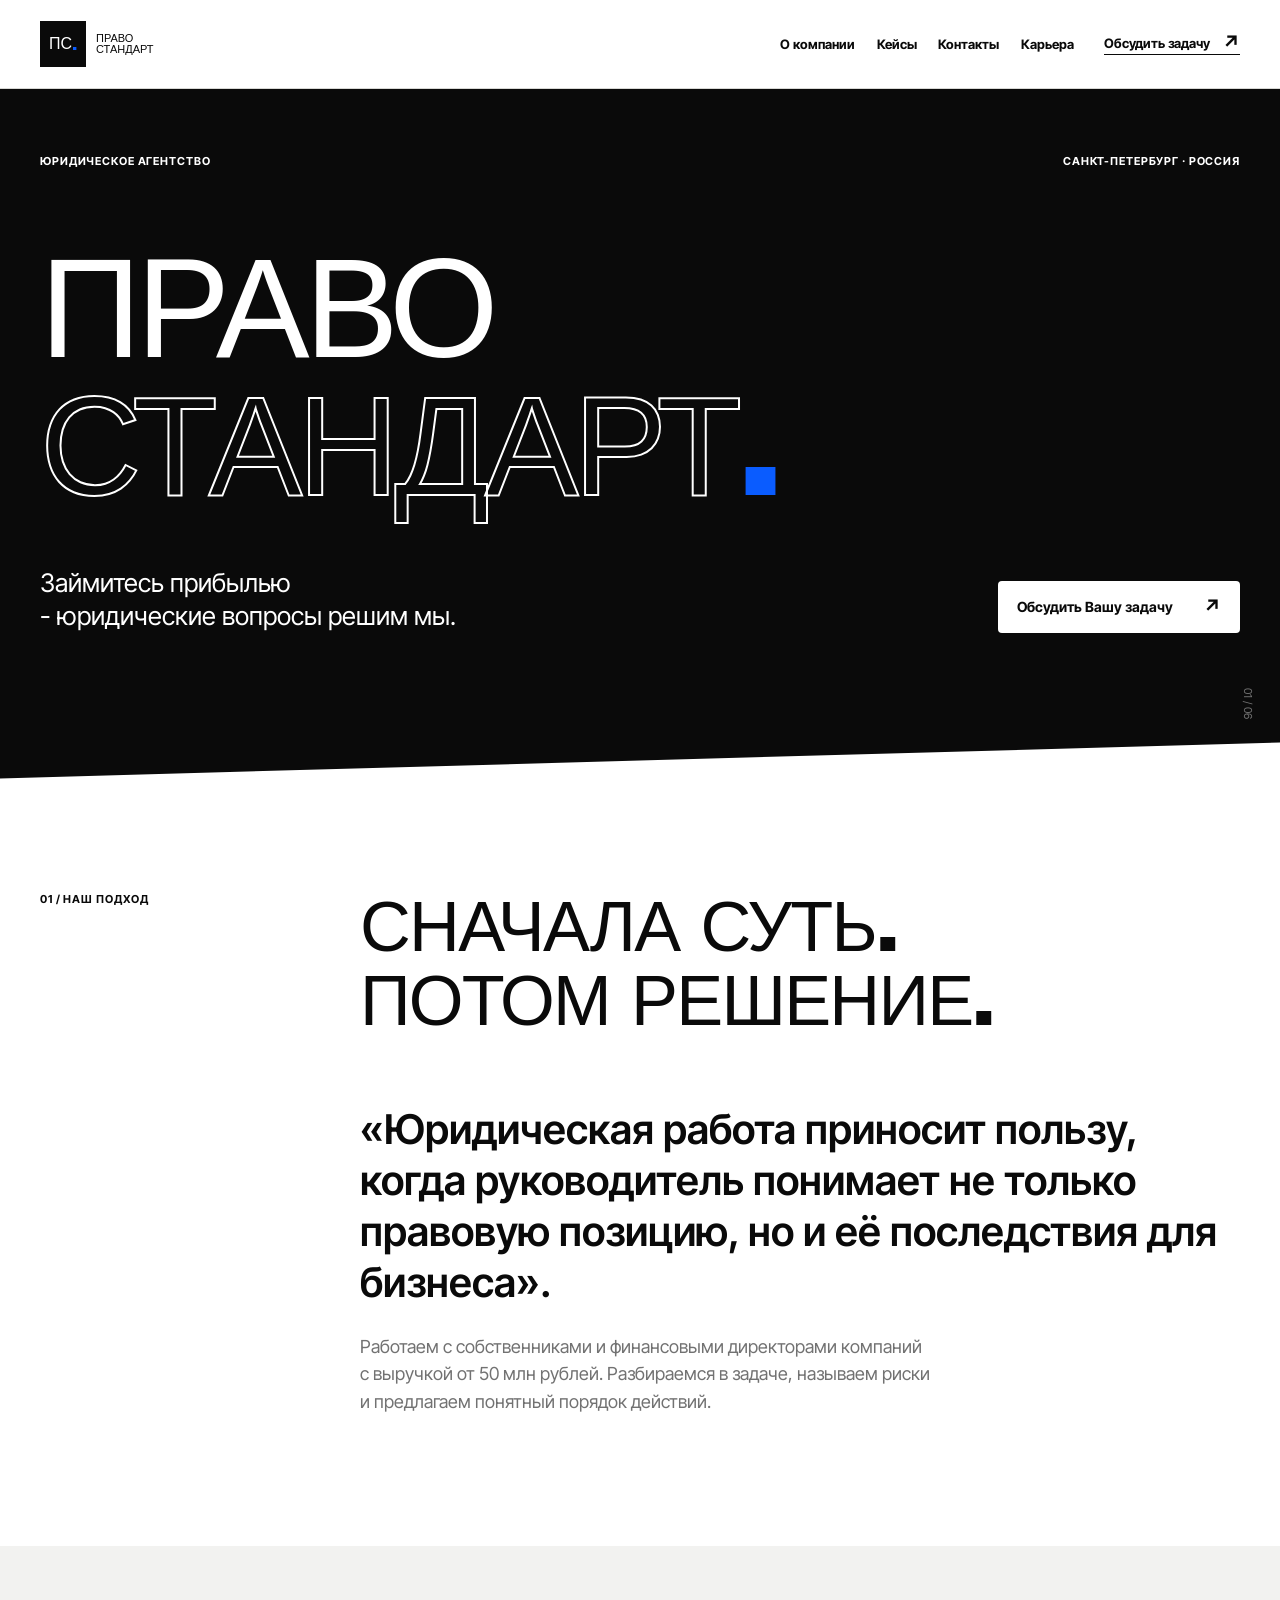
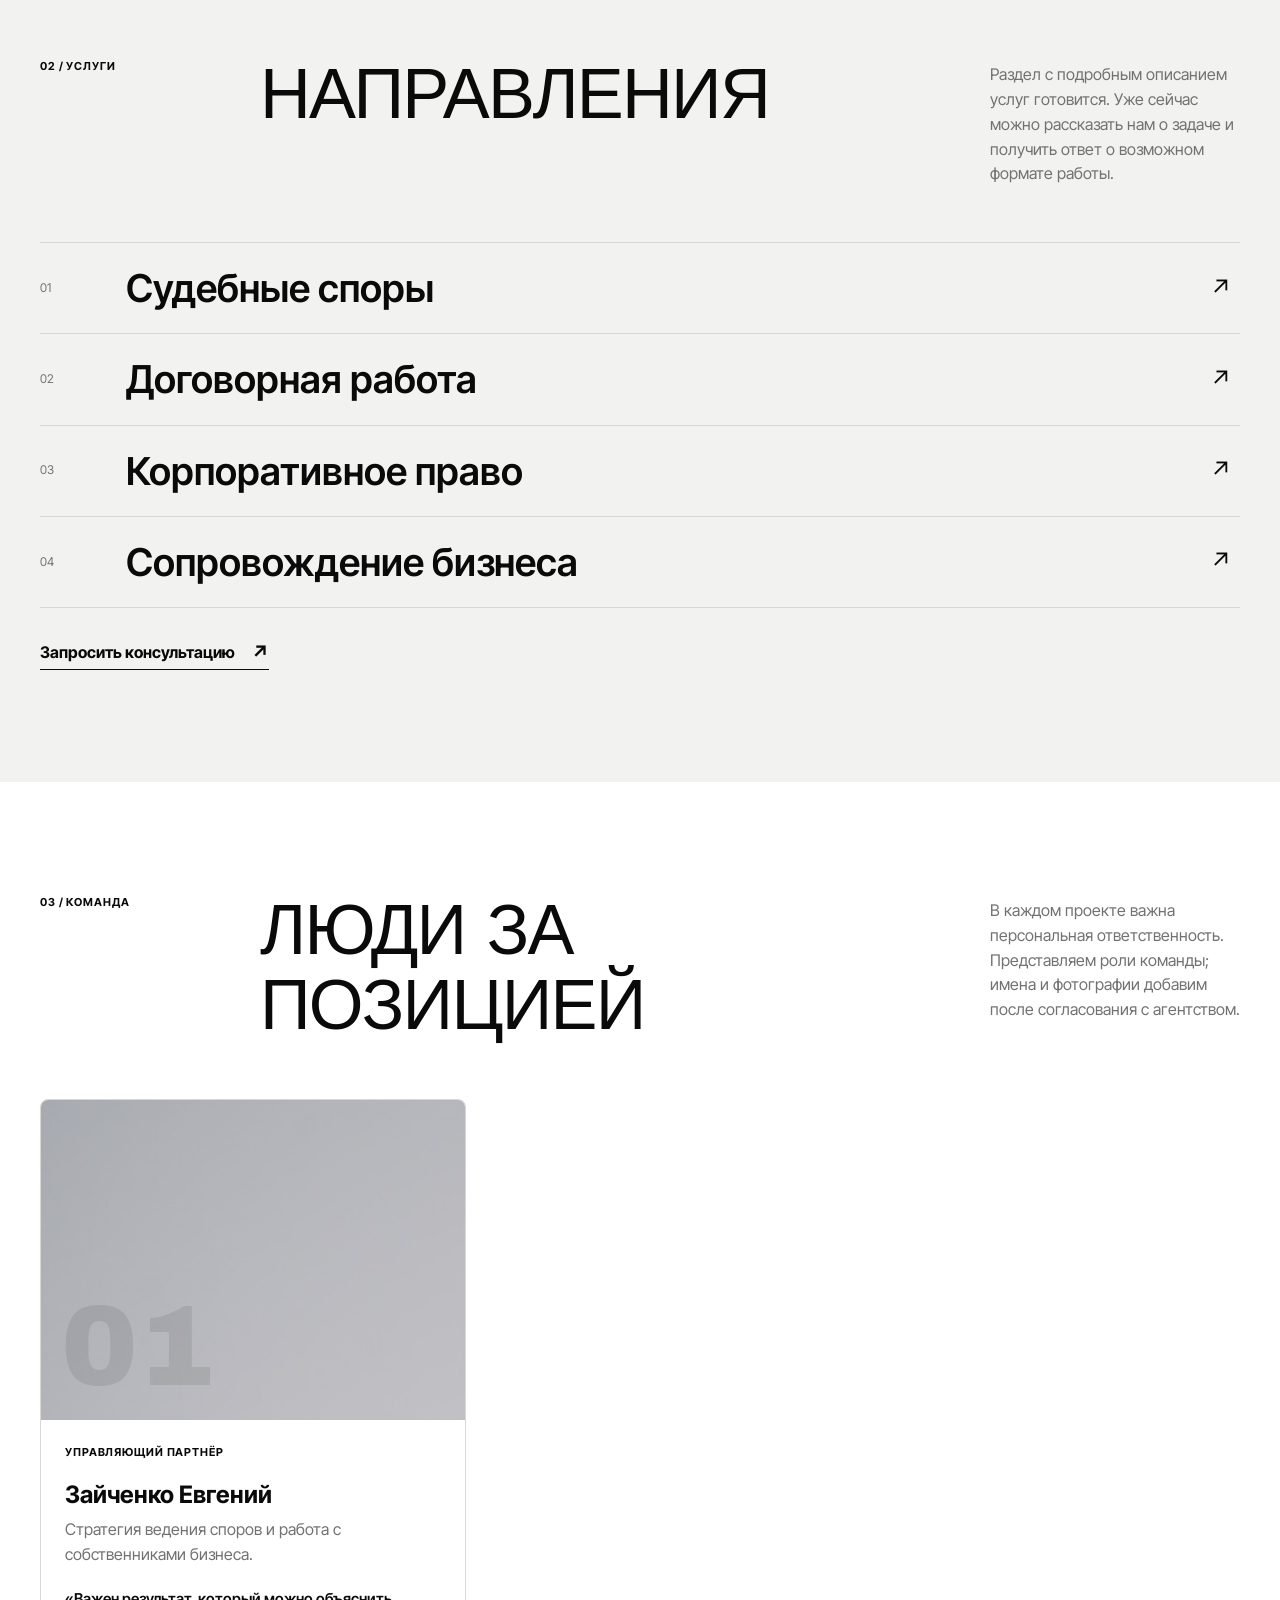
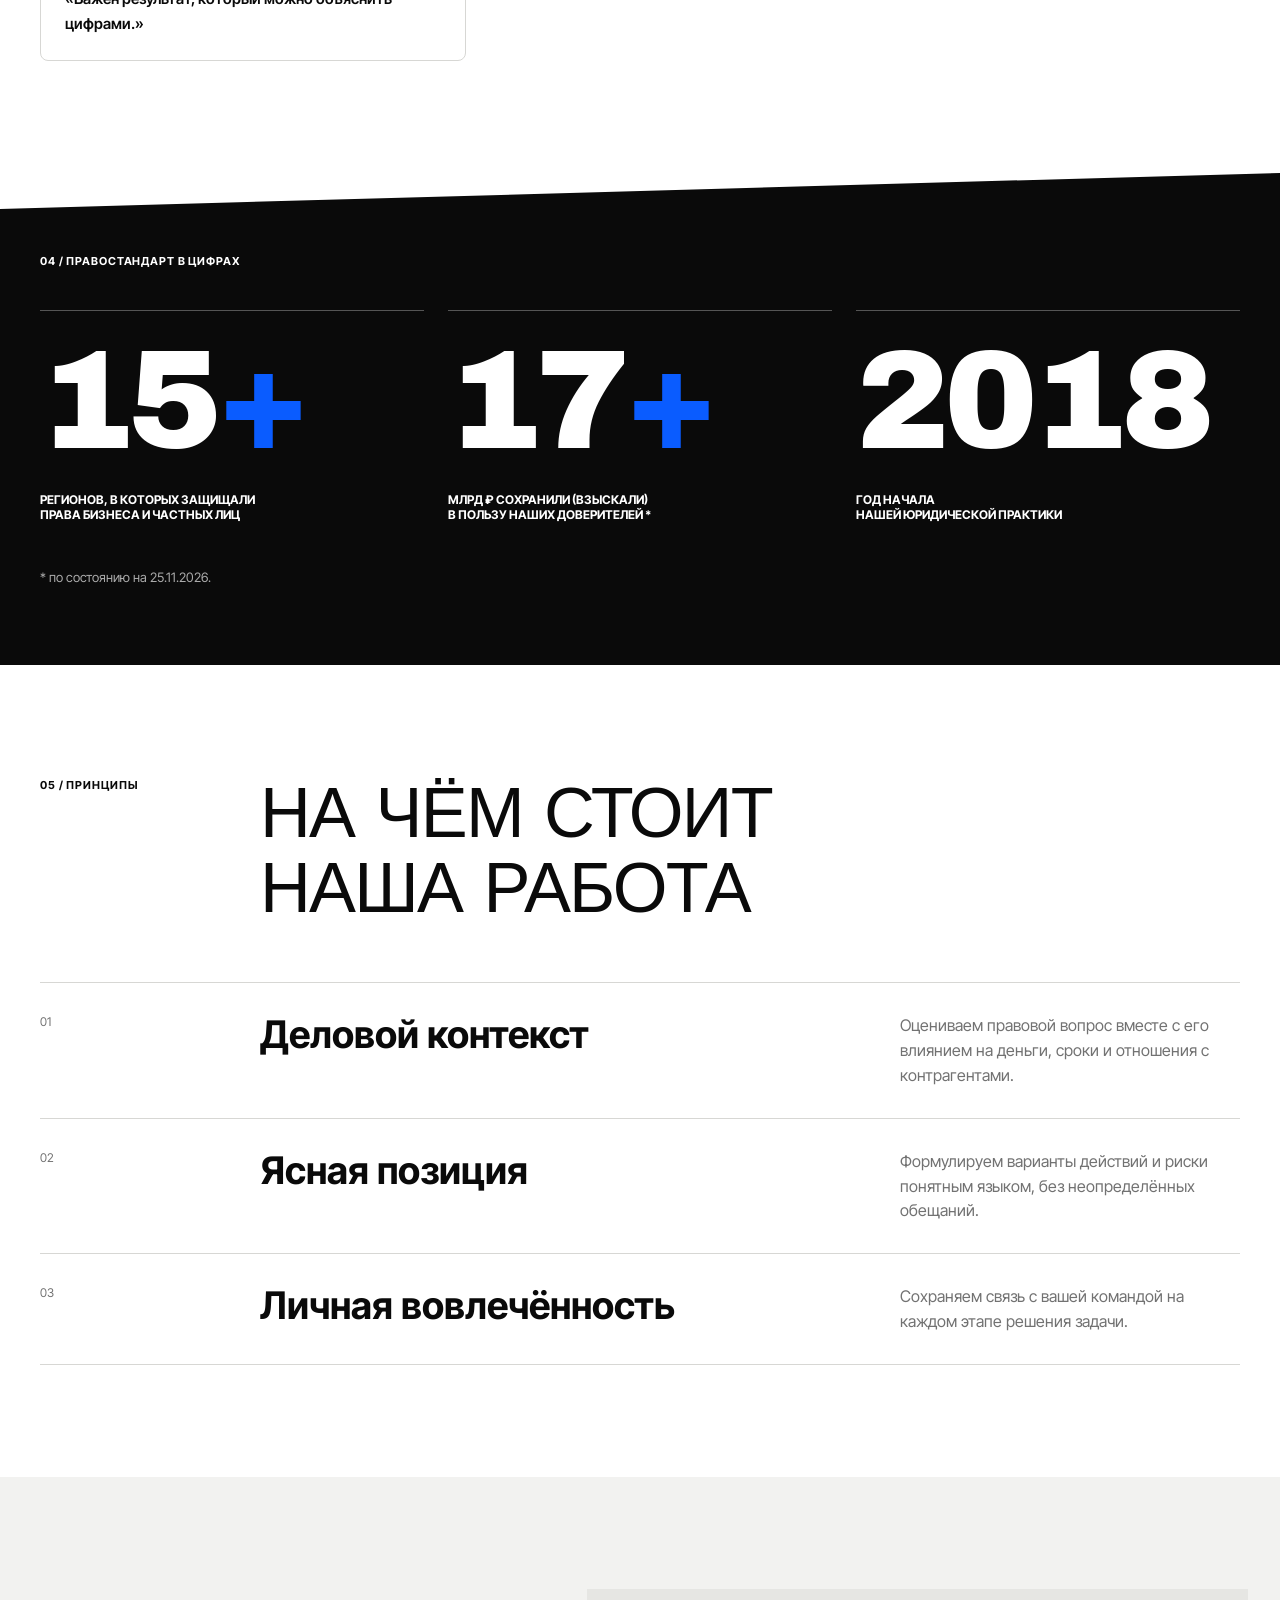
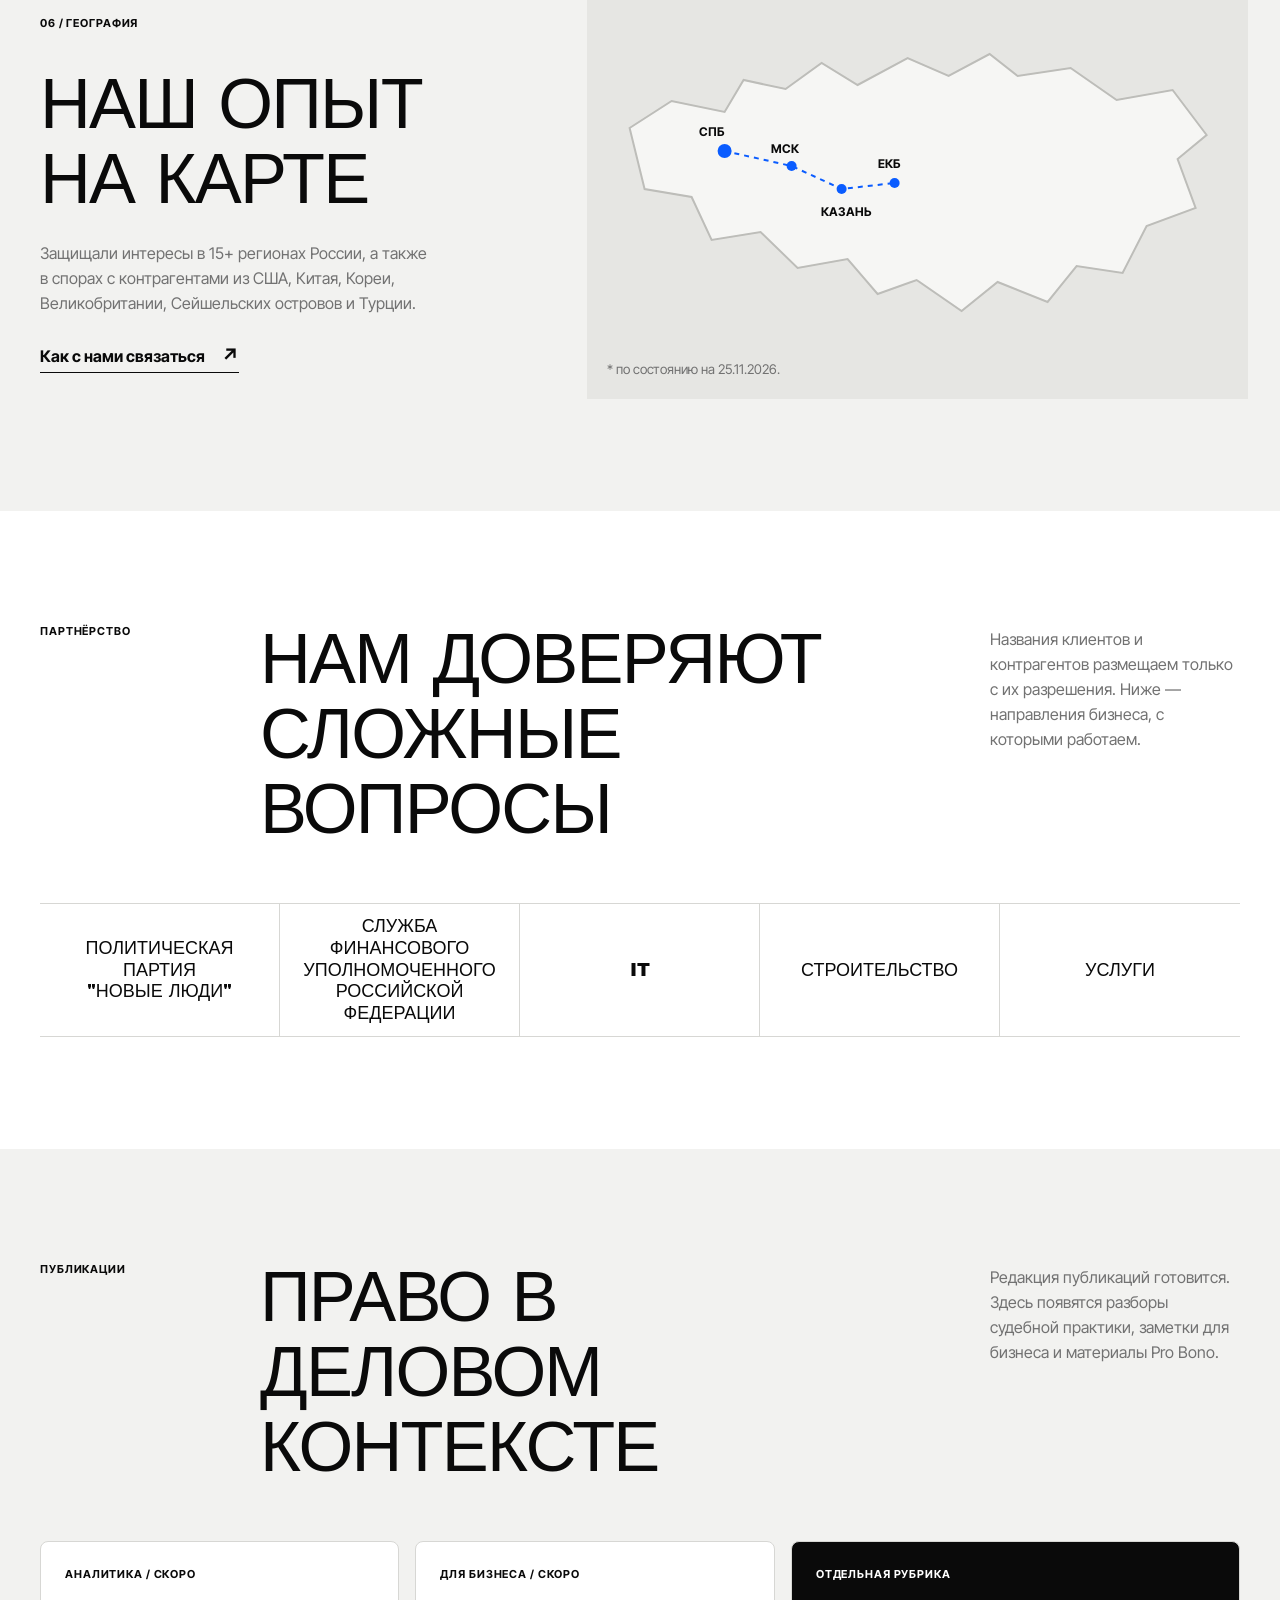
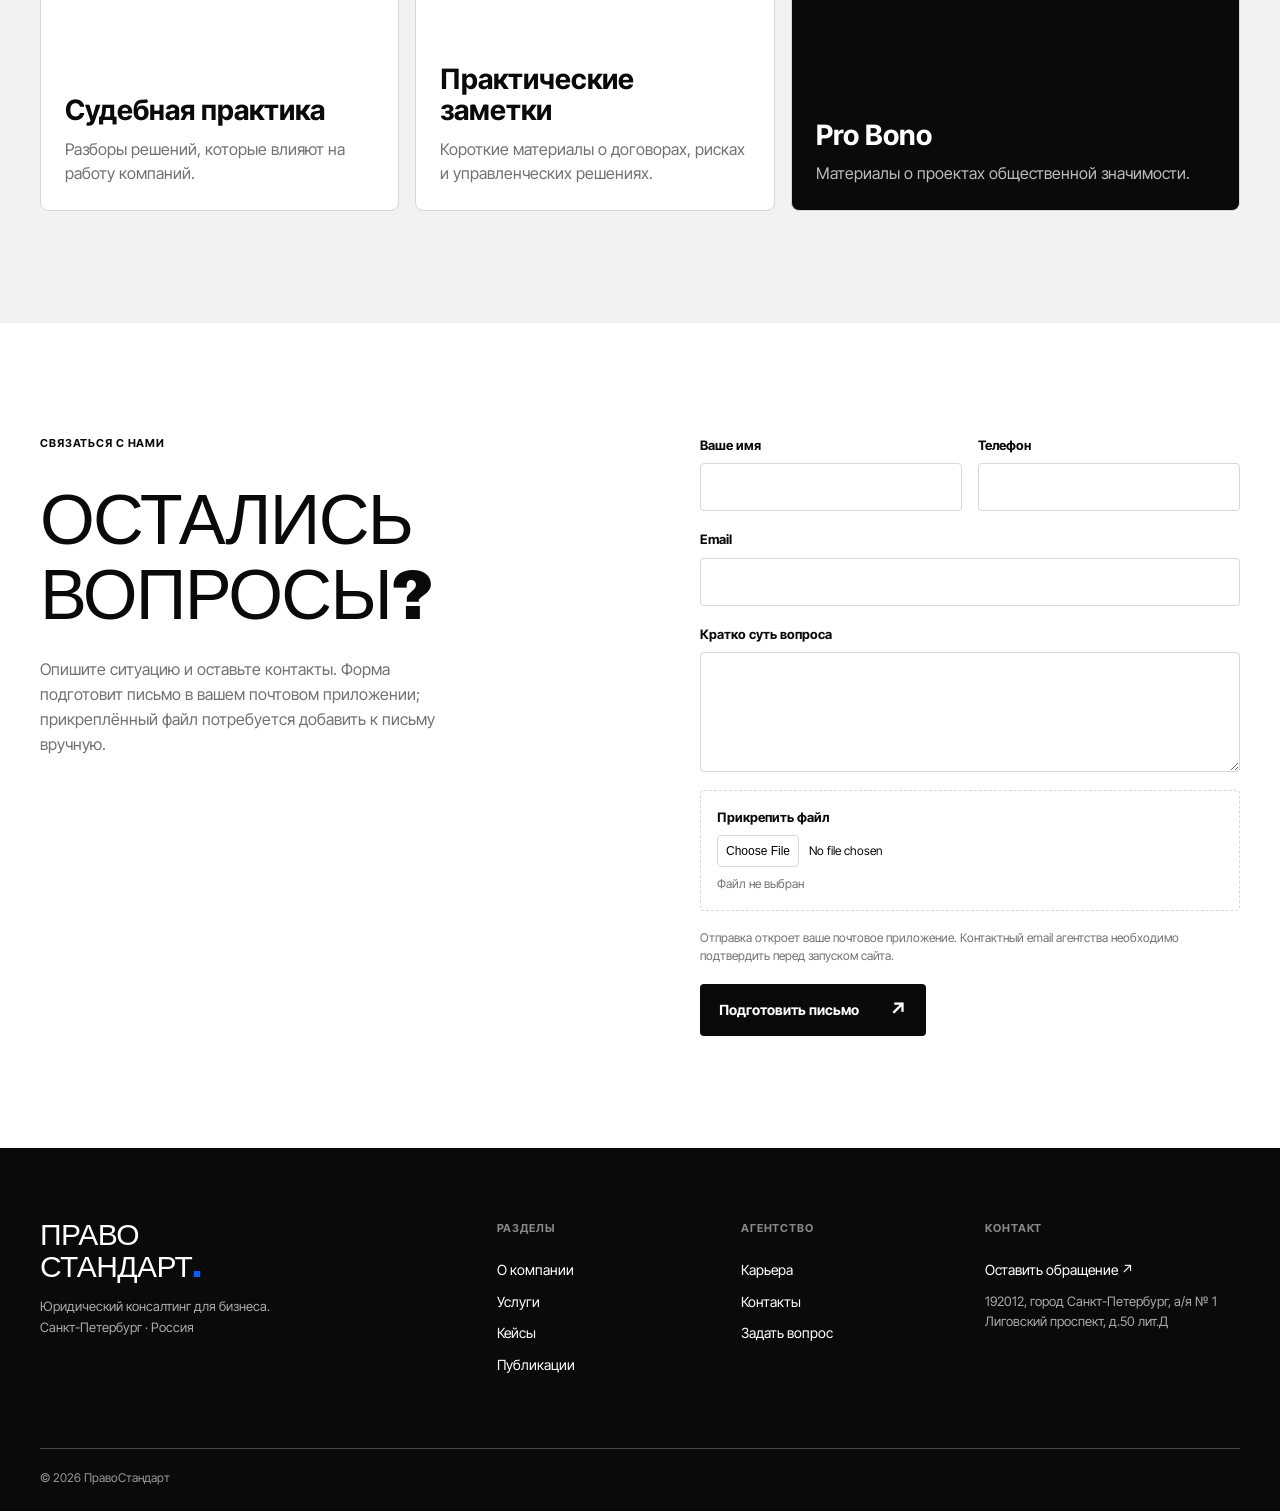
==== commit 4b36b58b: "Update index.html" ====
--- a/index.html
+++ b/index.html
@@ -51,7 +51,7 @@
 
     <section class="section" id="team"><div class="container"><div class="section-head"><span class="section-label">03 / КОМАНДА</span><h2 class="section-title">ЛЮДИ ЗА<br>ПОЗИЦИЕЙ</h2><p>В каждом проекте важна персональная ответственность. Представляем роли команды; имена и фотографии добавим после согласования с агентством.</p></div>
       <div class="team-grid">
-        <article class="team-card"><div class="portrait portrait-one" role="img" aria-label="Место для фотографии управляющего партнёра" img src="Zaichenko_photo.jpg" alt="Рыжий кот Кекс лежит у ноутбука."><span>01</span></div><div class="team-card-body"><span class="eyebrow">УПРАВЛЯЮЩИЙ ПАРТНЁР</span><h3> Зайченко Евгений</h3><p>Стратегия ведения споров и работа с собственниками бизнеса.</p><q>Важен результат, который можно объяснить цифрами.</q></div></article>
+        <article class="team-card"><div class="portrait portrait-one" role="img" aria-label="Место для фотографии управляющего партнёра"><img src="Zaichenko_photo.jpg" alt="Рыжий кот Кекс лежит у ноутбука."><span>01</span></div><div class="team-card-body"><span class="eyebrow">УПРАВЛЯЮЩИЙ ПАРТНЁР</span><h3>Зайченко Евгений</h3><p>Стратегия ведения споров и работа с собственниками бизнеса.</p><q>Важен результат, который можно объяснить цифрами.</q></div></article>
         <!-- ВТОРОЙ УЧАСТНИК КОМАНДЫ --> <!-- <article class="team-card"><div class="portrait portrait-two" role="img" aria-label="Место для фотографии юриста судебной практики"><span>02</span></div><div class="team-card-body"><span class="eyebrow">СУДЕБНАЯ ПРАКТИКА</span><h3>Ведущий юрист</h3><p>Подготовка позиции, процессуальных документов и представительство.</p><q>Сильная позиция начинается с деталей.</q></div></article> -->
         <!-- ТРЕТИЙ УЧАСТНИК КОМАНДЫ --> <!-- <article class="team-card"><div class="portrait portrait-three" role="img" aria-label="Место для фотографии юриста корпоративной практики"><span>03</span></div><div class="team-card-body"><span class="eyebrow">КОРПОРАТИВНАЯ ПРАКТИКА</span><h3>Юрист практики</h3><p>Договорные отношения и правовая поддержка текущих решений.</p><q>Понятный договор помогает избежать спора.</q></div></article> -->
       </div>
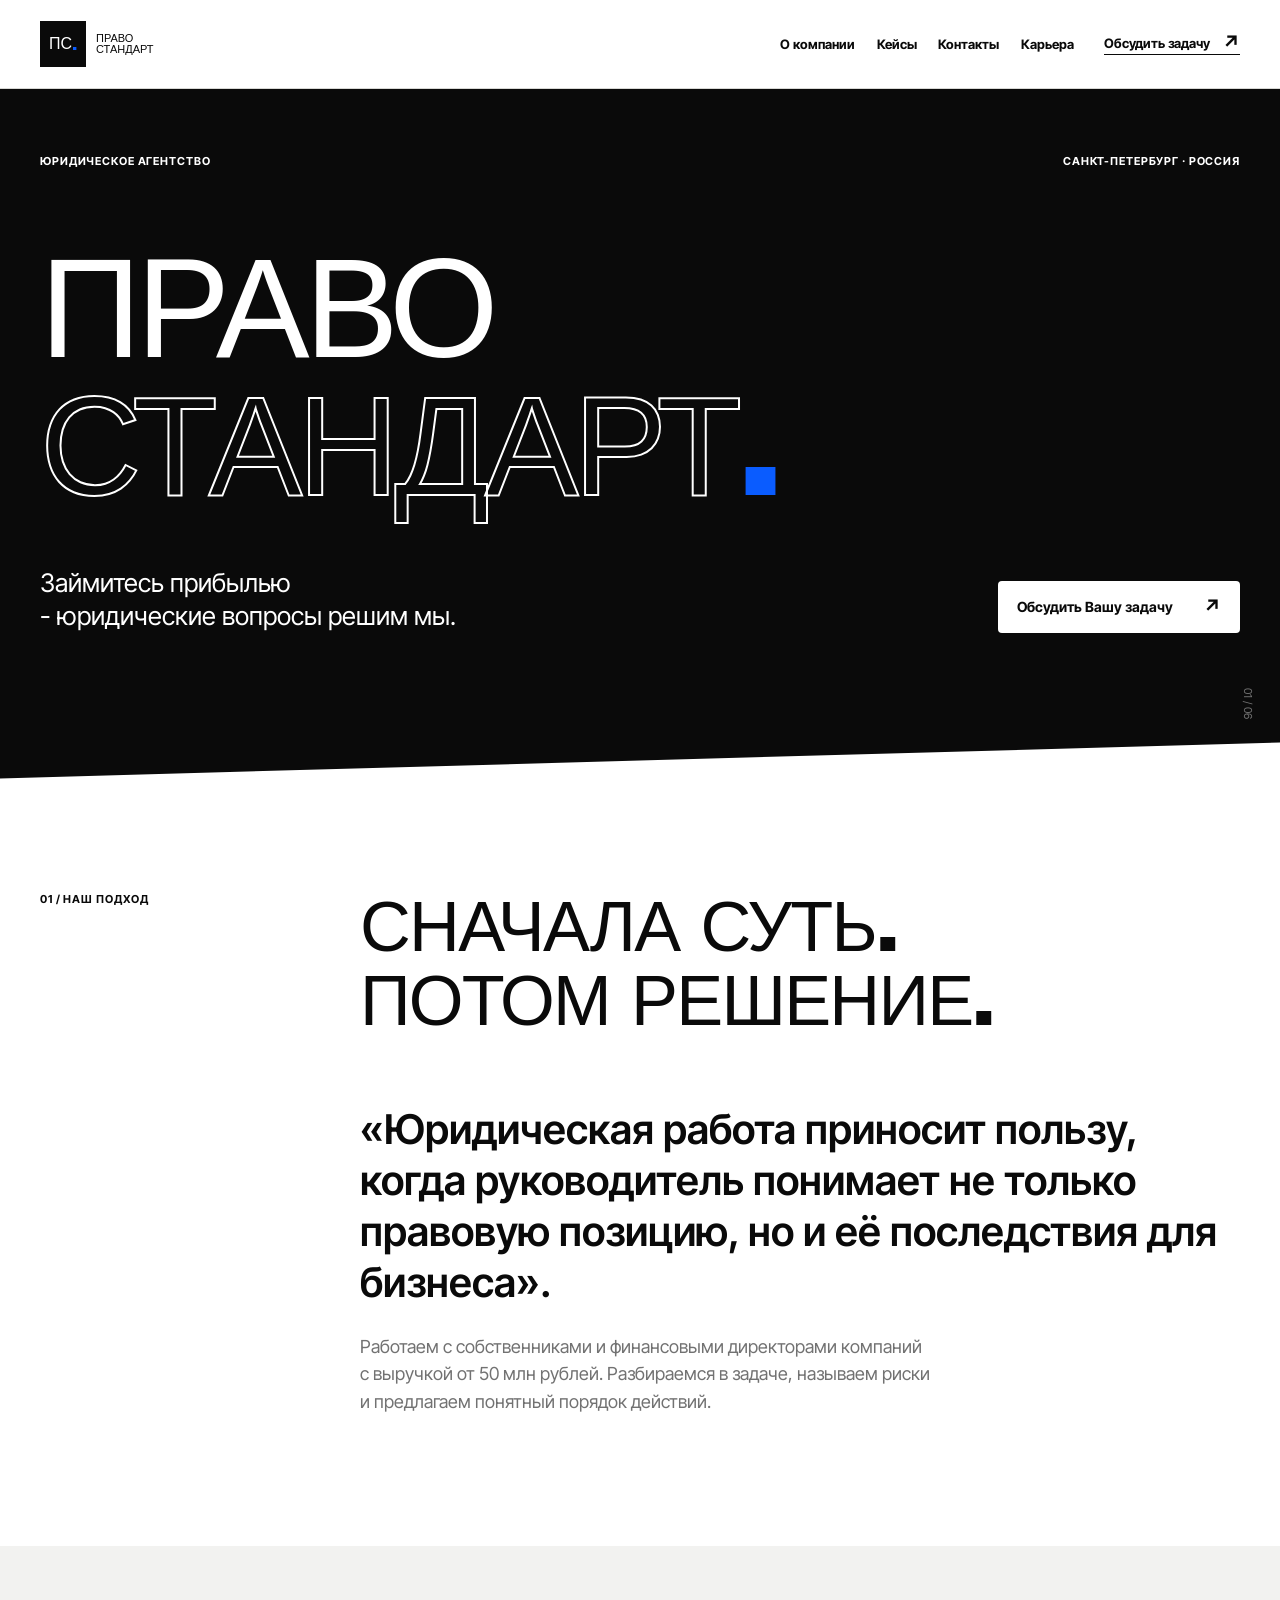
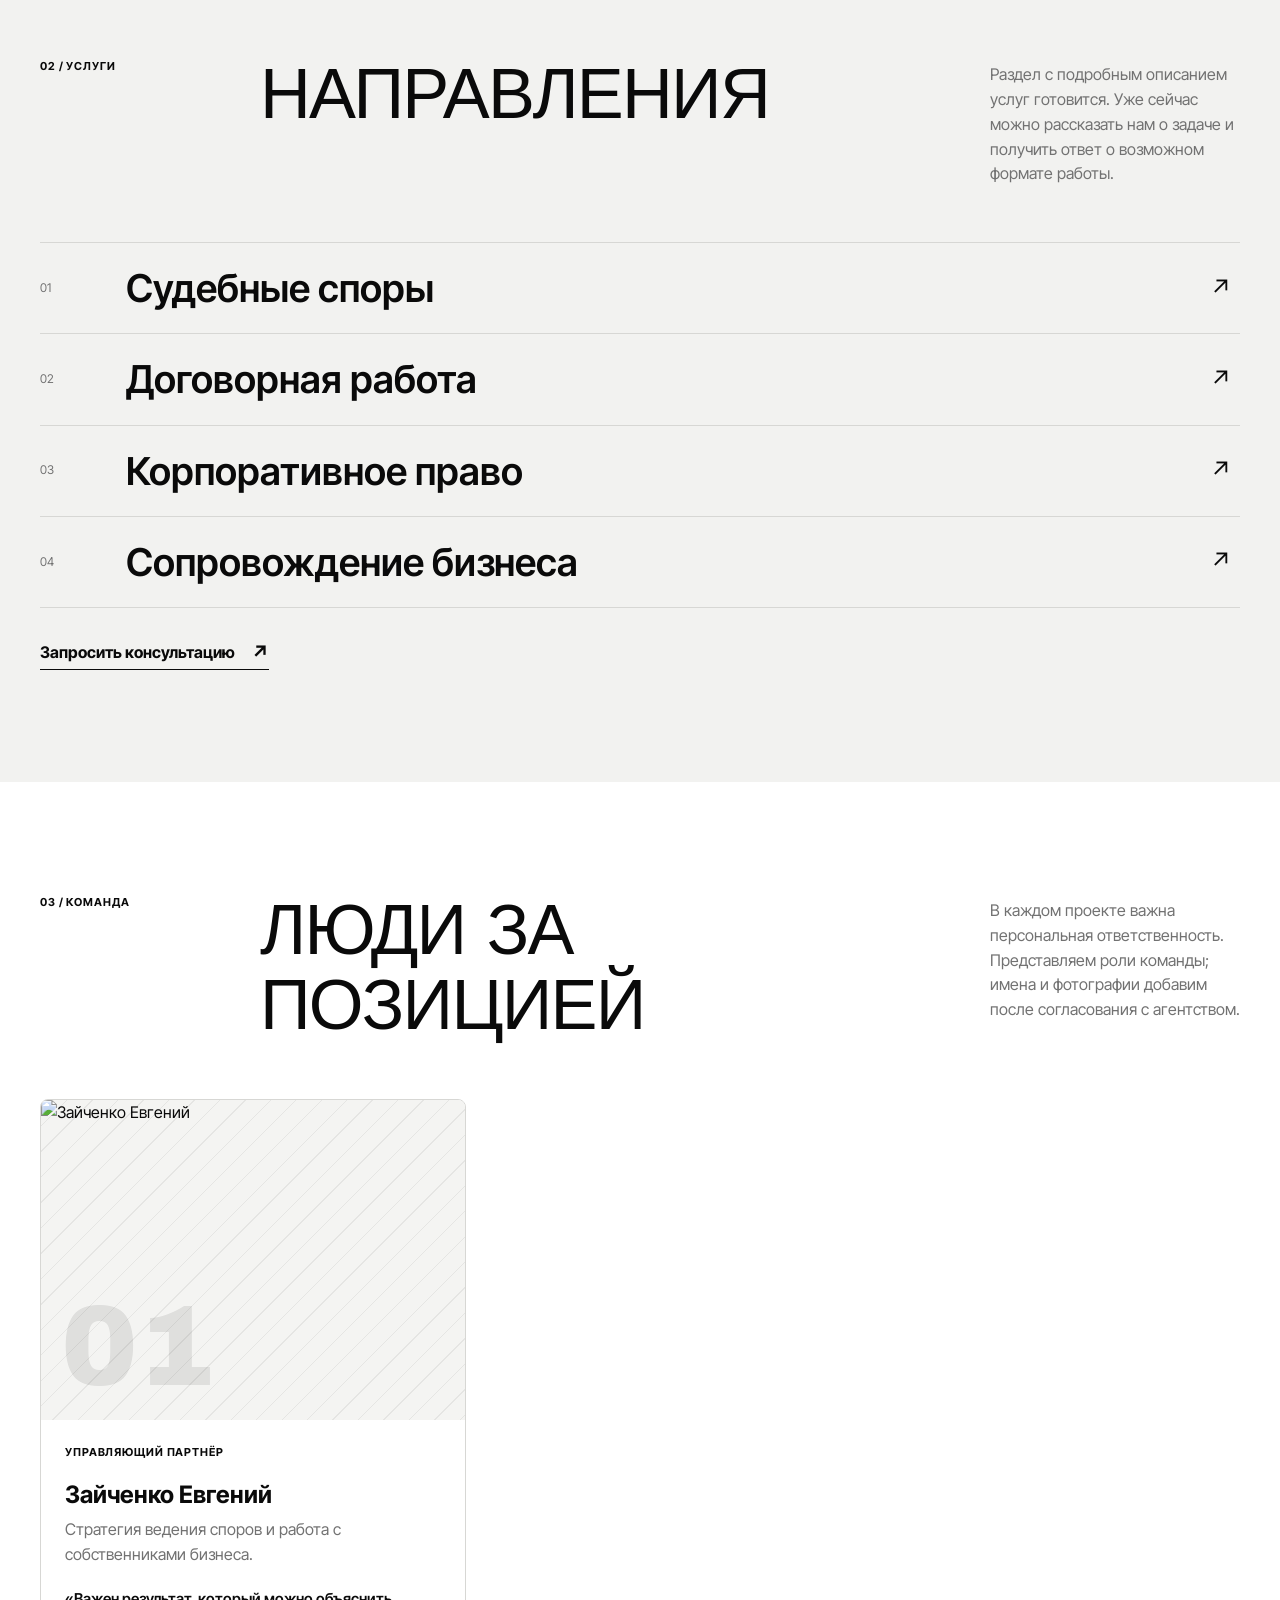
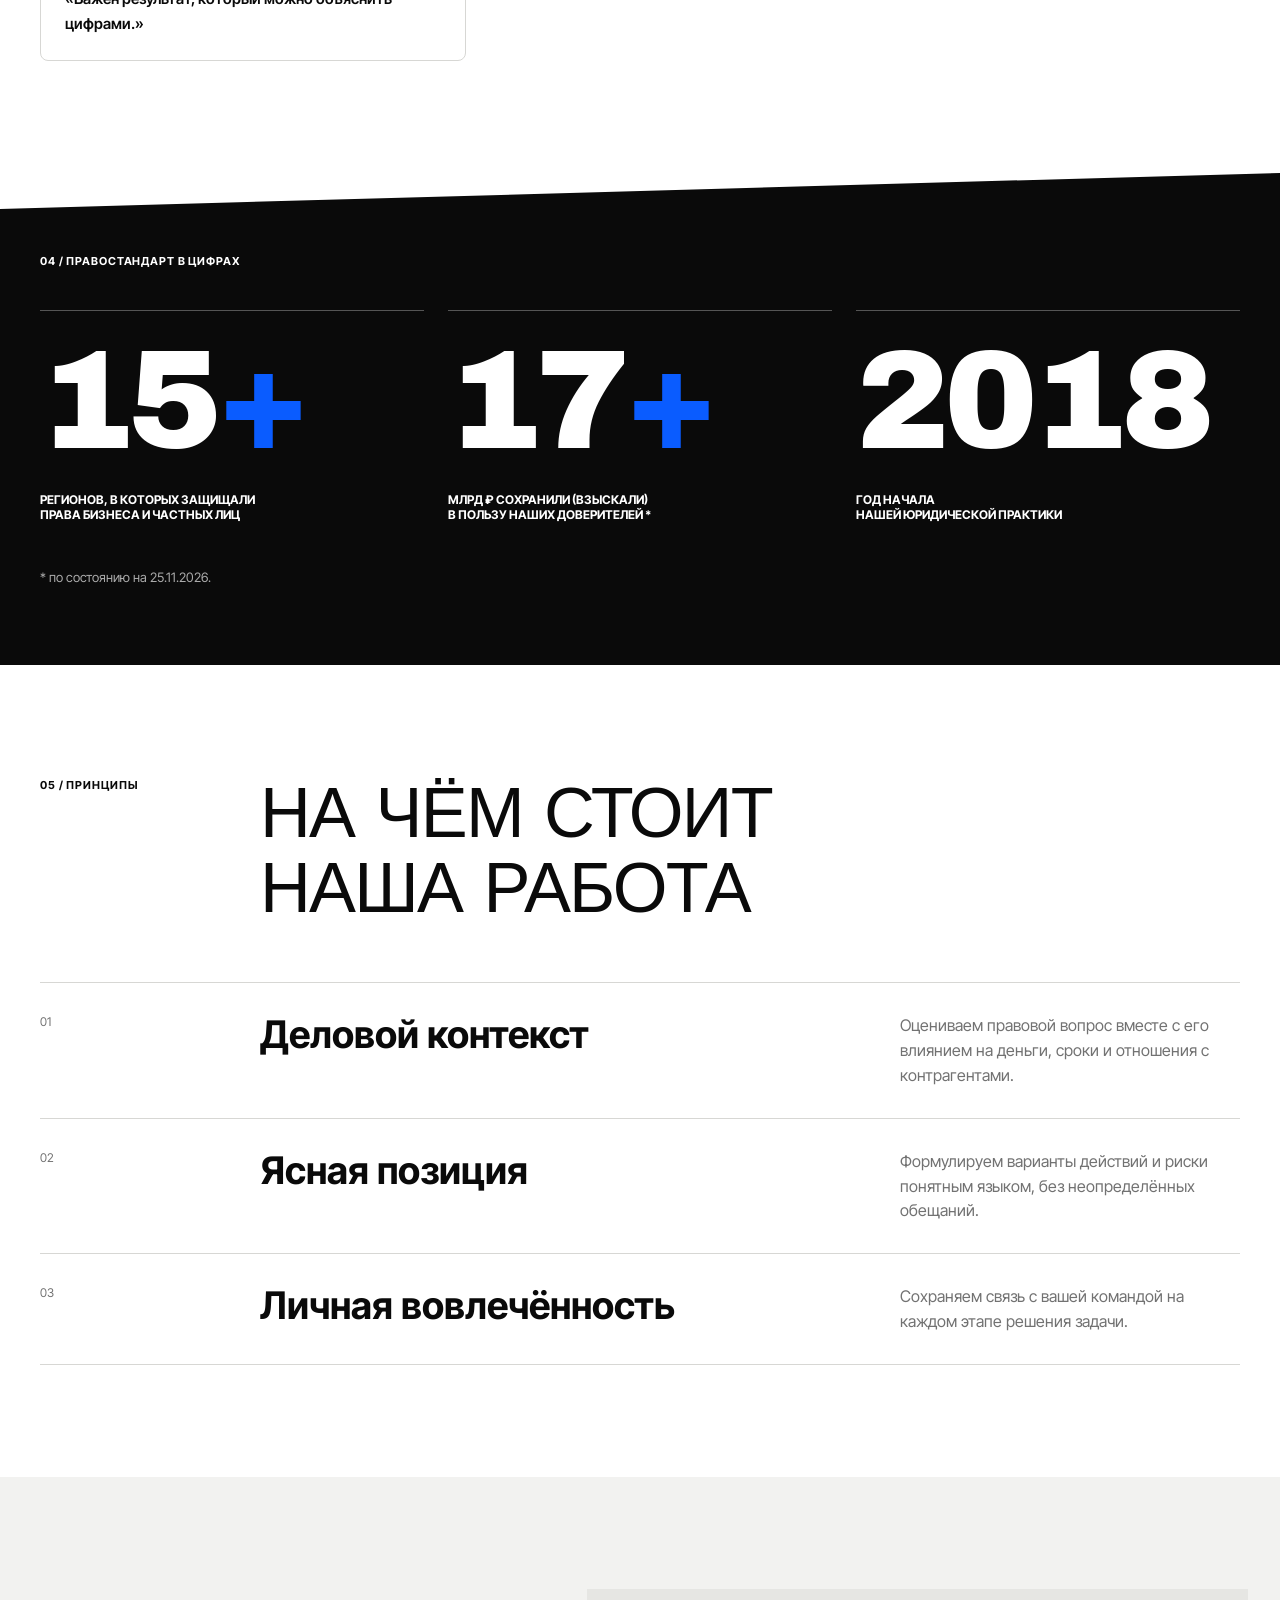
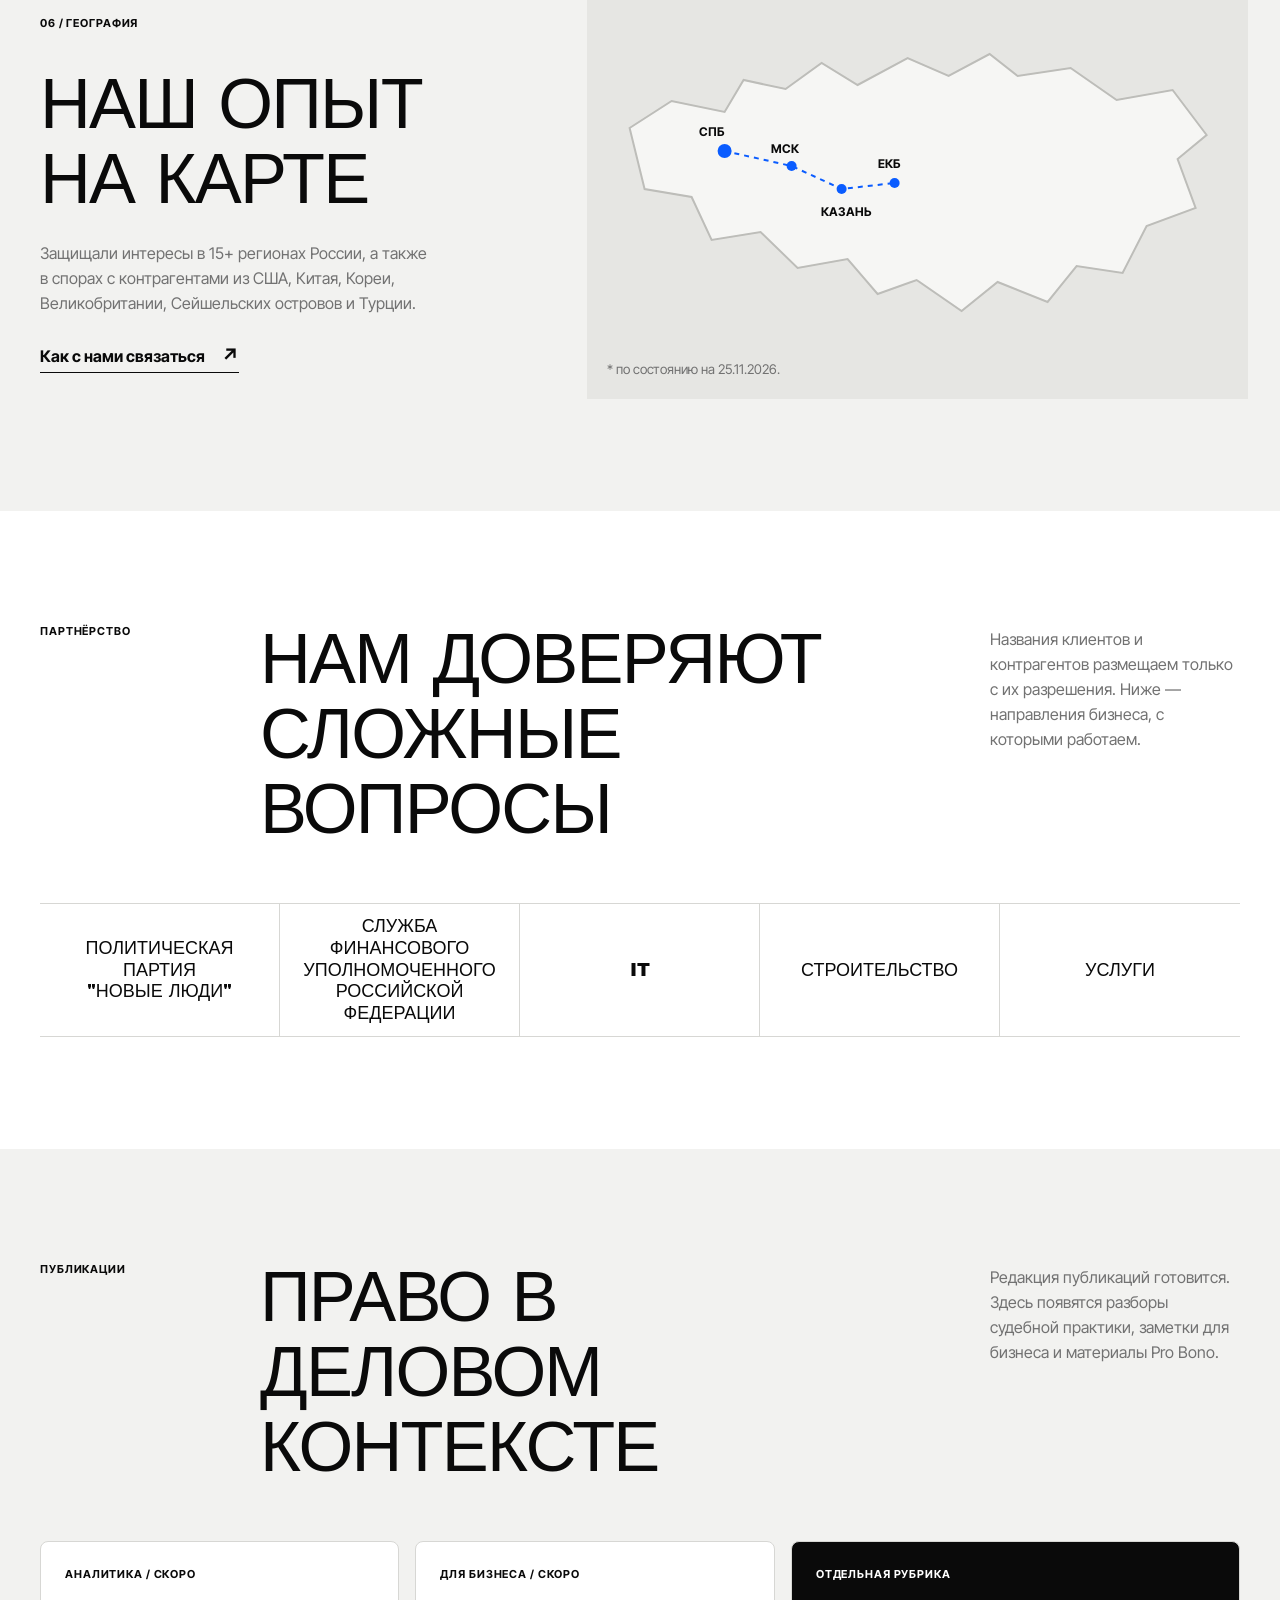
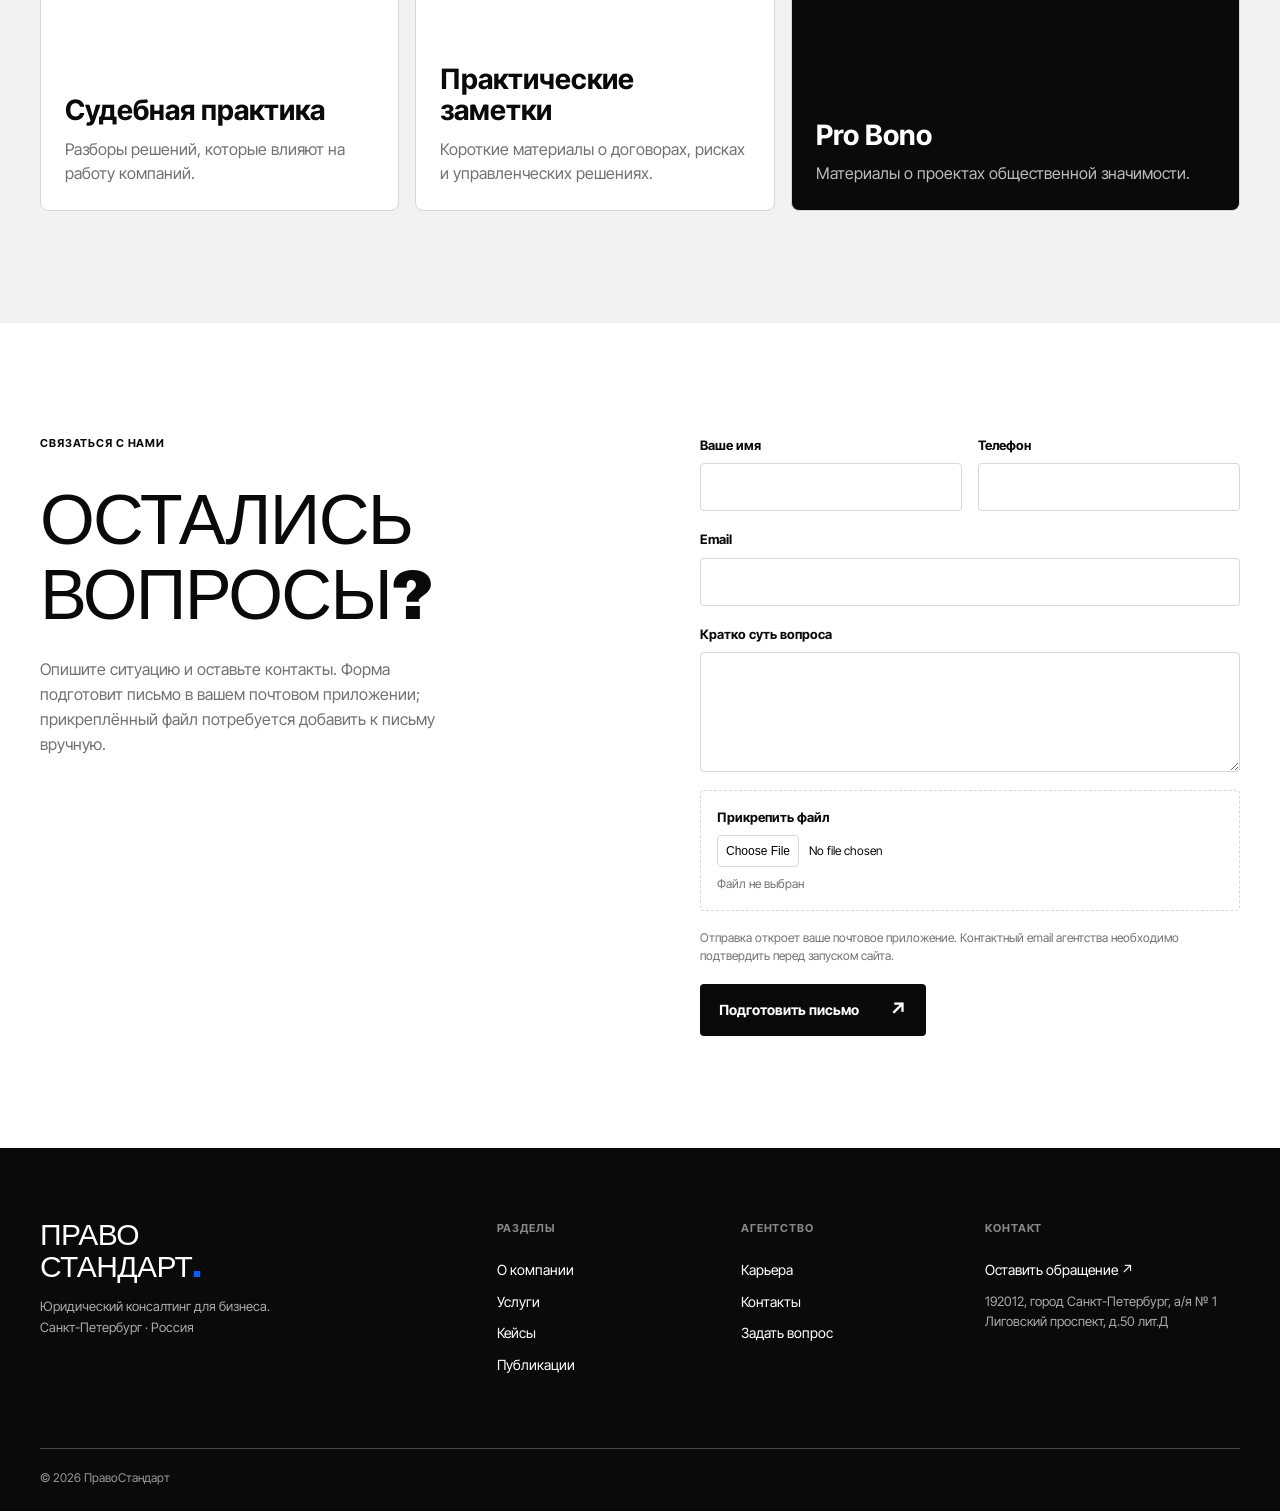
==== commit 1351e2eb: "Update index.html" ====
--- a/index.html
+++ b/index.html
@@ -19,7 +19,7 @@
       <nav class="site-nav" id="site-nav" aria-label="Основная навигация">
         <a href="index.html">О компании</a> <!-- пока убрал <a href="index.html#services">Услуги</a>--><a href="cases.html">Кейсы</a><!-- пока убрал <a href="index.html#publications">Публикации</a>--><a href="contacts.html">Контакты</a><a href="career.html">Карьера</a>
       </nav>
-      <a class="header-contact" href="contacts.html#question">Обсудить задачу <span aria-hidden="true">↗</span></a>
+      <a class="header-contact" href="contacts.html#question">Обсудить задачу<span aria-hidden="true">↗</span></a>
     </div>
   </header>
 
@@ -51,7 +51,7 @@
 
     <section class="section" id="team"><div class="container"><div class="section-head"><span class="section-label">03 / КОМАНДА</span><h2 class="section-title">ЛЮДИ ЗА<br>ПОЗИЦИЕЙ</h2><p>В каждом проекте важна персональная ответственность. Представляем роли команды; имена и фотографии добавим после согласования с агентством.</p></div>
       <div class="team-grid">
-        <article class="team-card"><div class="portrait portrait-one" role="img" aria-label="Место для фотографии управляющего партнёра"><img src="Zaichenko_photo.jpg" alt="Рыжий кот Кекс лежит у ноутбука."><span>01</span></div><div class="team-card-body"><span class="eyebrow">УПРАВЛЯЮЩИЙ ПАРТНЁР</span><h3>Зайченко Евгений</h3><p>Стратегия ведения споров и работа с собственниками бизнеса.</p><q>Важен результат, который можно объяснить цифрами.</q></div></article>
+        <article class="team-card"><div class="portrait portrait-one" role="img" aria-label="Место для фотографии управляющего партнёра"><img src="legalstandart.github.io/Zaichenko_photo.jpg" alt="Зайченко Евгений"><span>01</span></div><div class="team-card-body"><span class="eyebrow">УПРАВЛЯЮЩИЙ ПАРТНЁР</span><h3>Зайченко Евгений</h3><p>Стратегия ведения споров и работа с собственниками бизнеса.</p><q>Важен результат, который можно объяснить цифрами.</q></div></article>
         <!-- ВТОРОЙ УЧАСТНИК КОМАНДЫ --> <!-- <article class="team-card"><div class="portrait portrait-two" role="img" aria-label="Место для фотографии юриста судебной практики"><span>02</span></div><div class="team-card-body"><span class="eyebrow">СУДЕБНАЯ ПРАКТИКА</span><h3>Ведущий юрист</h3><p>Подготовка позиции, процессуальных документов и представительство.</p><q>Сильная позиция начинается с деталей.</q></div></article> -->
         <!-- ТРЕТИЙ УЧАСТНИК КОМАНДЫ --> <!-- <article class="team-card"><div class="portrait portrait-three" role="img" aria-label="Место для фотографии юриста корпоративной практики"><span>03</span></div><div class="team-card-body"><span class="eyebrow">КОРПОРАТИВНАЯ ПРАКТИКА</span><h3>Юрист практики</h3><p>Договорные отношения и правовая поддержка текущих решений.</p><q>Понятный договор помогает избежать спора.</q></div></article> -->
       </div>
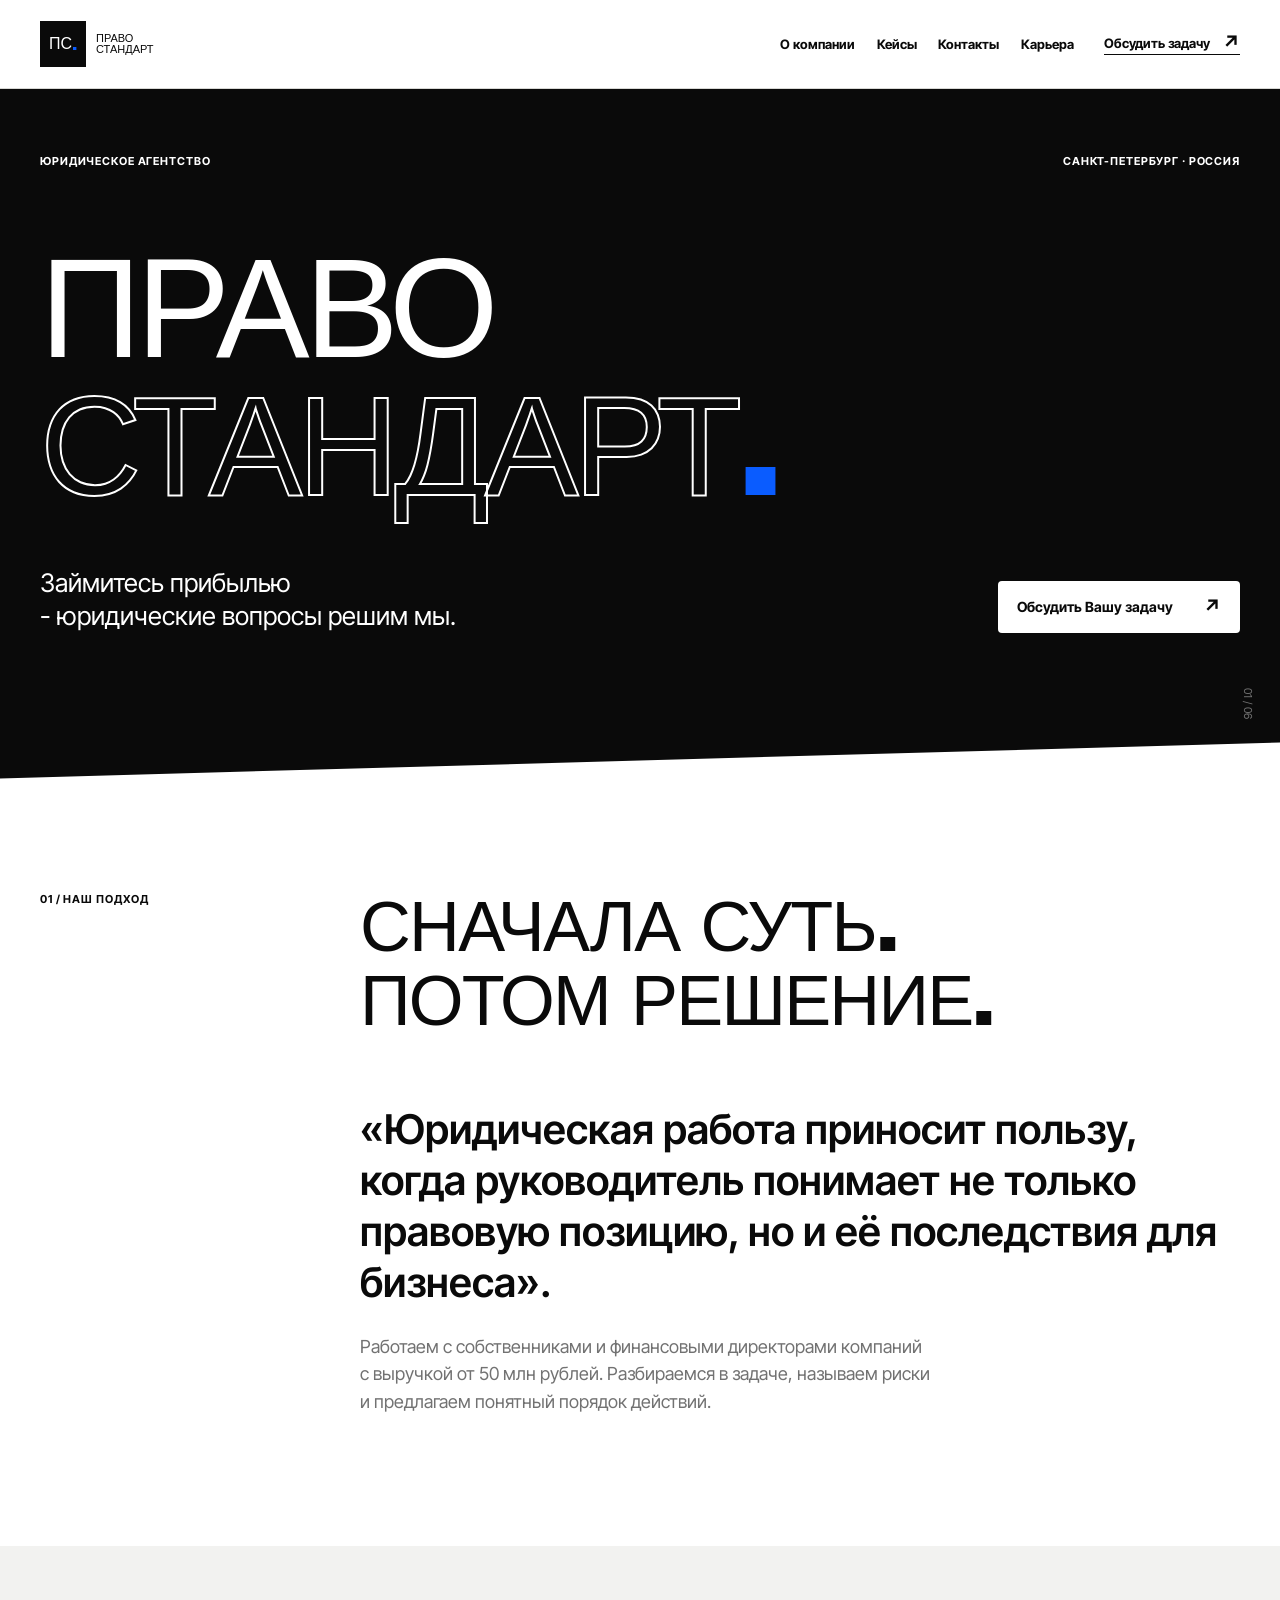
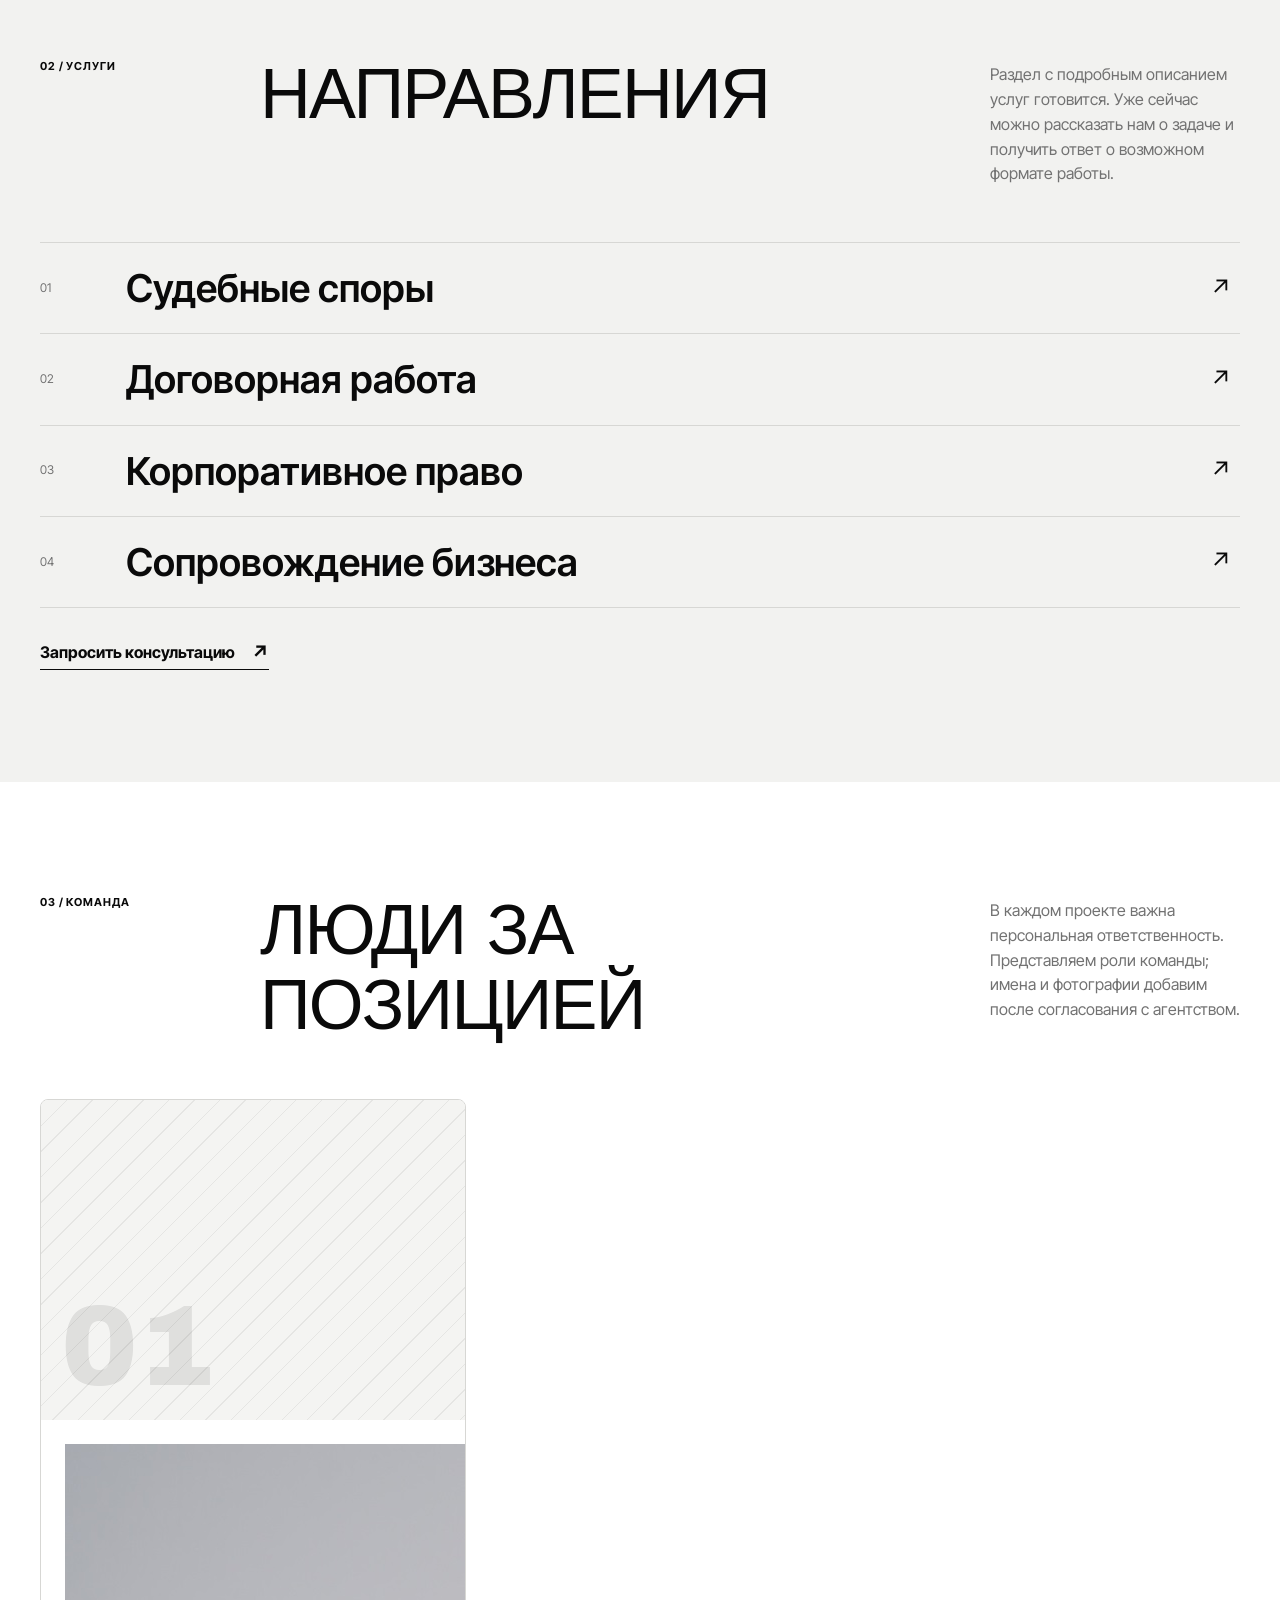
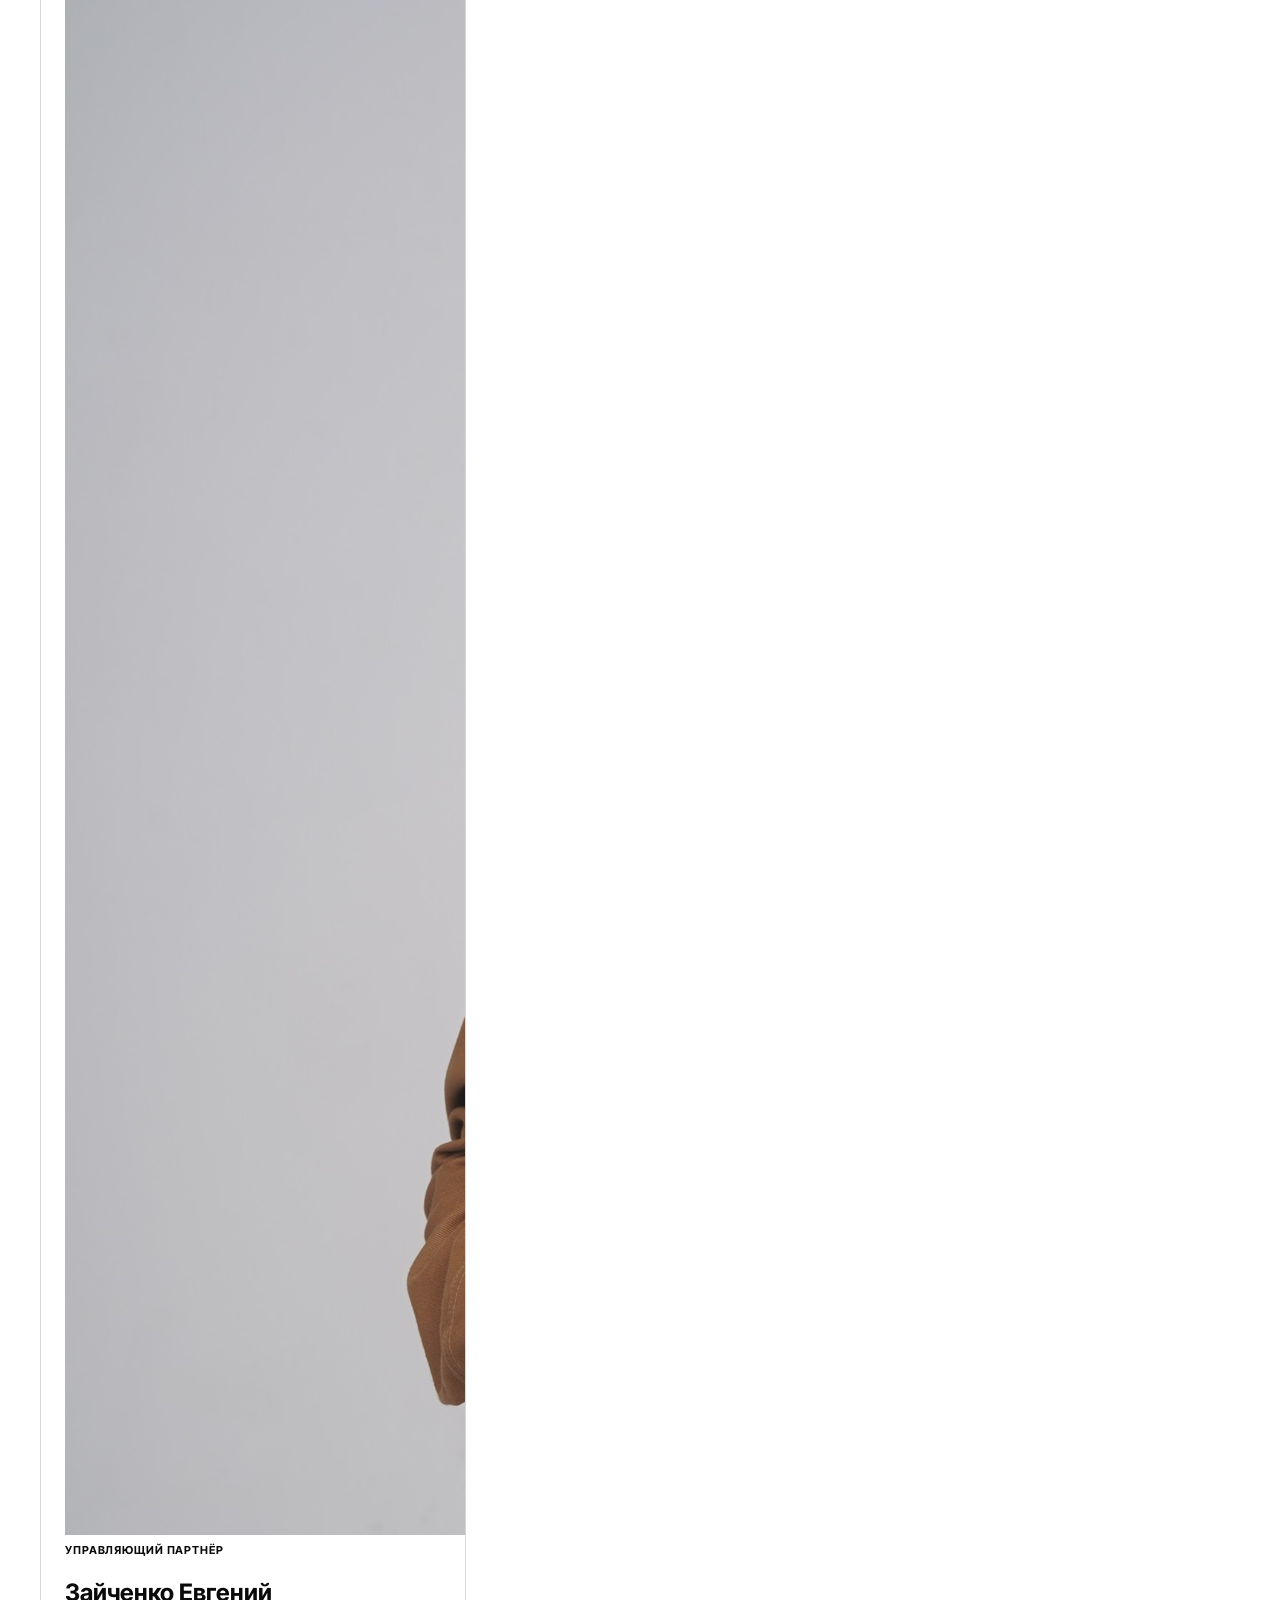
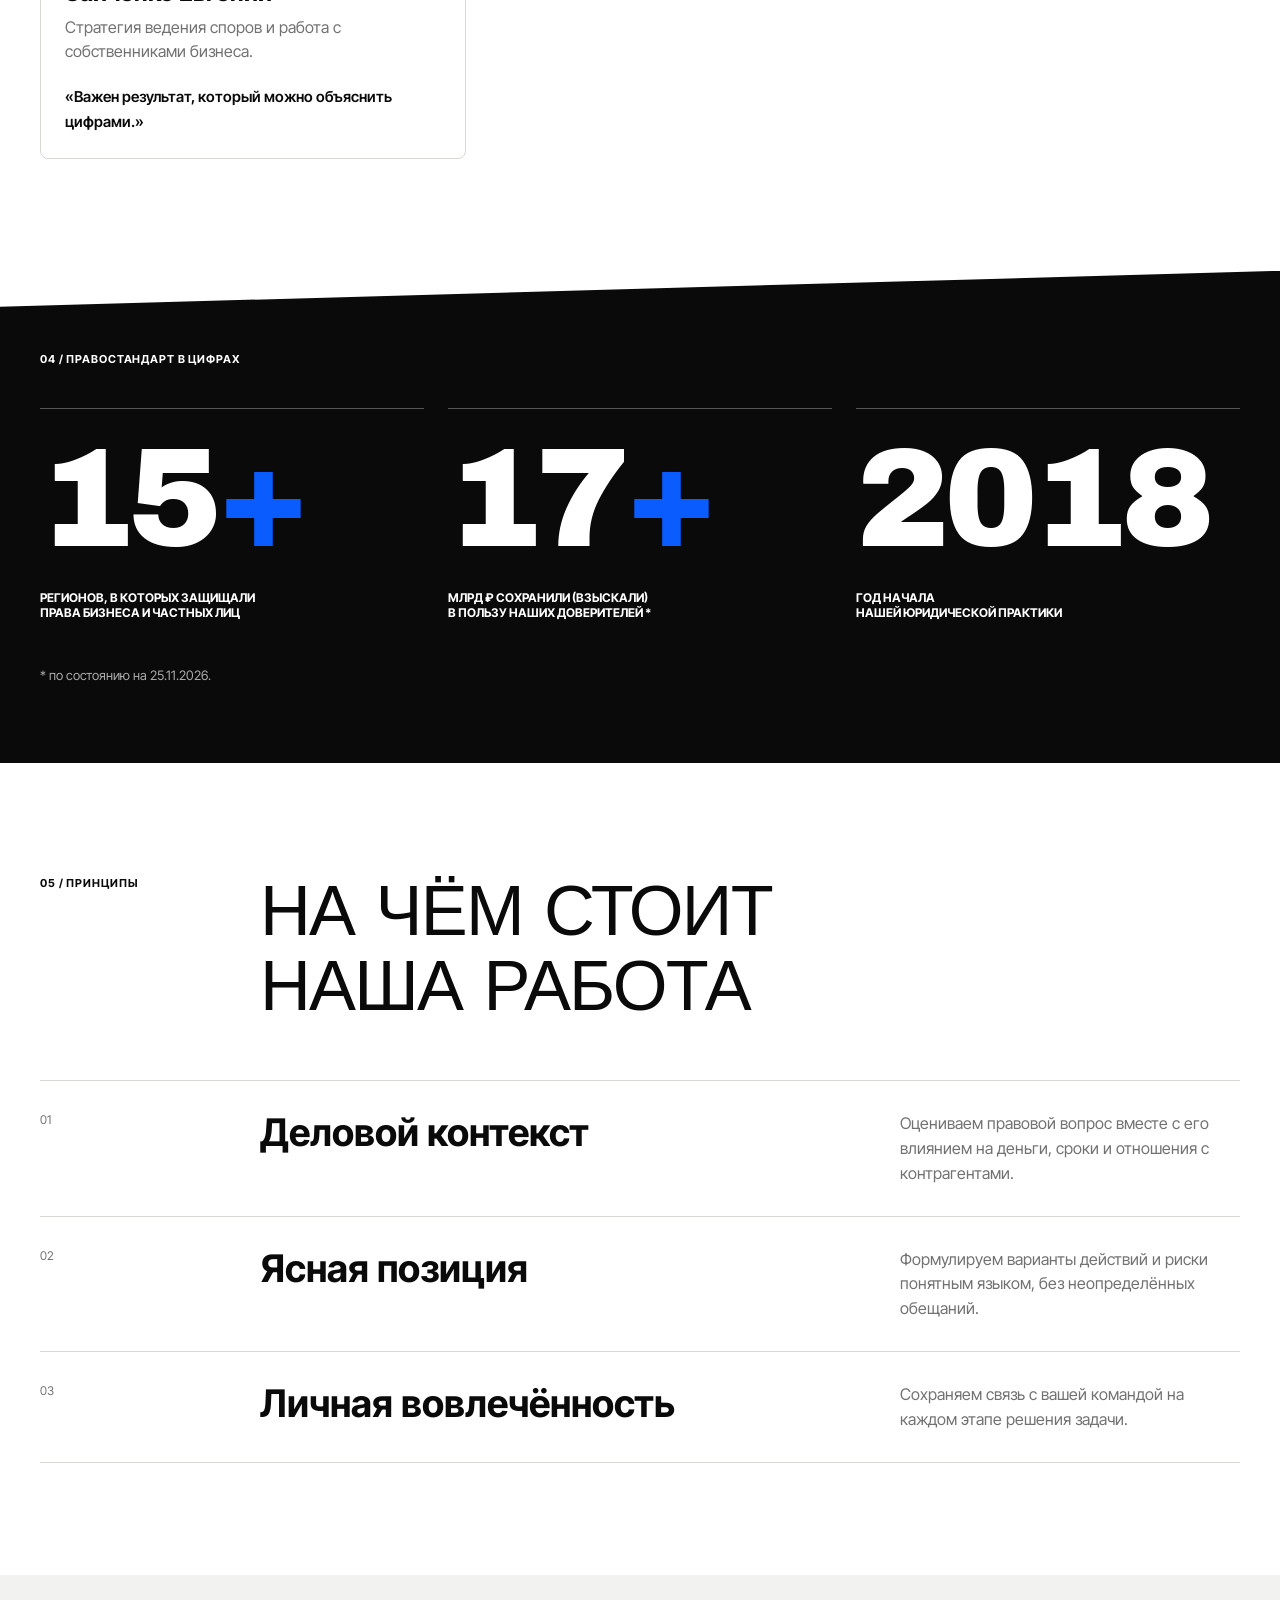
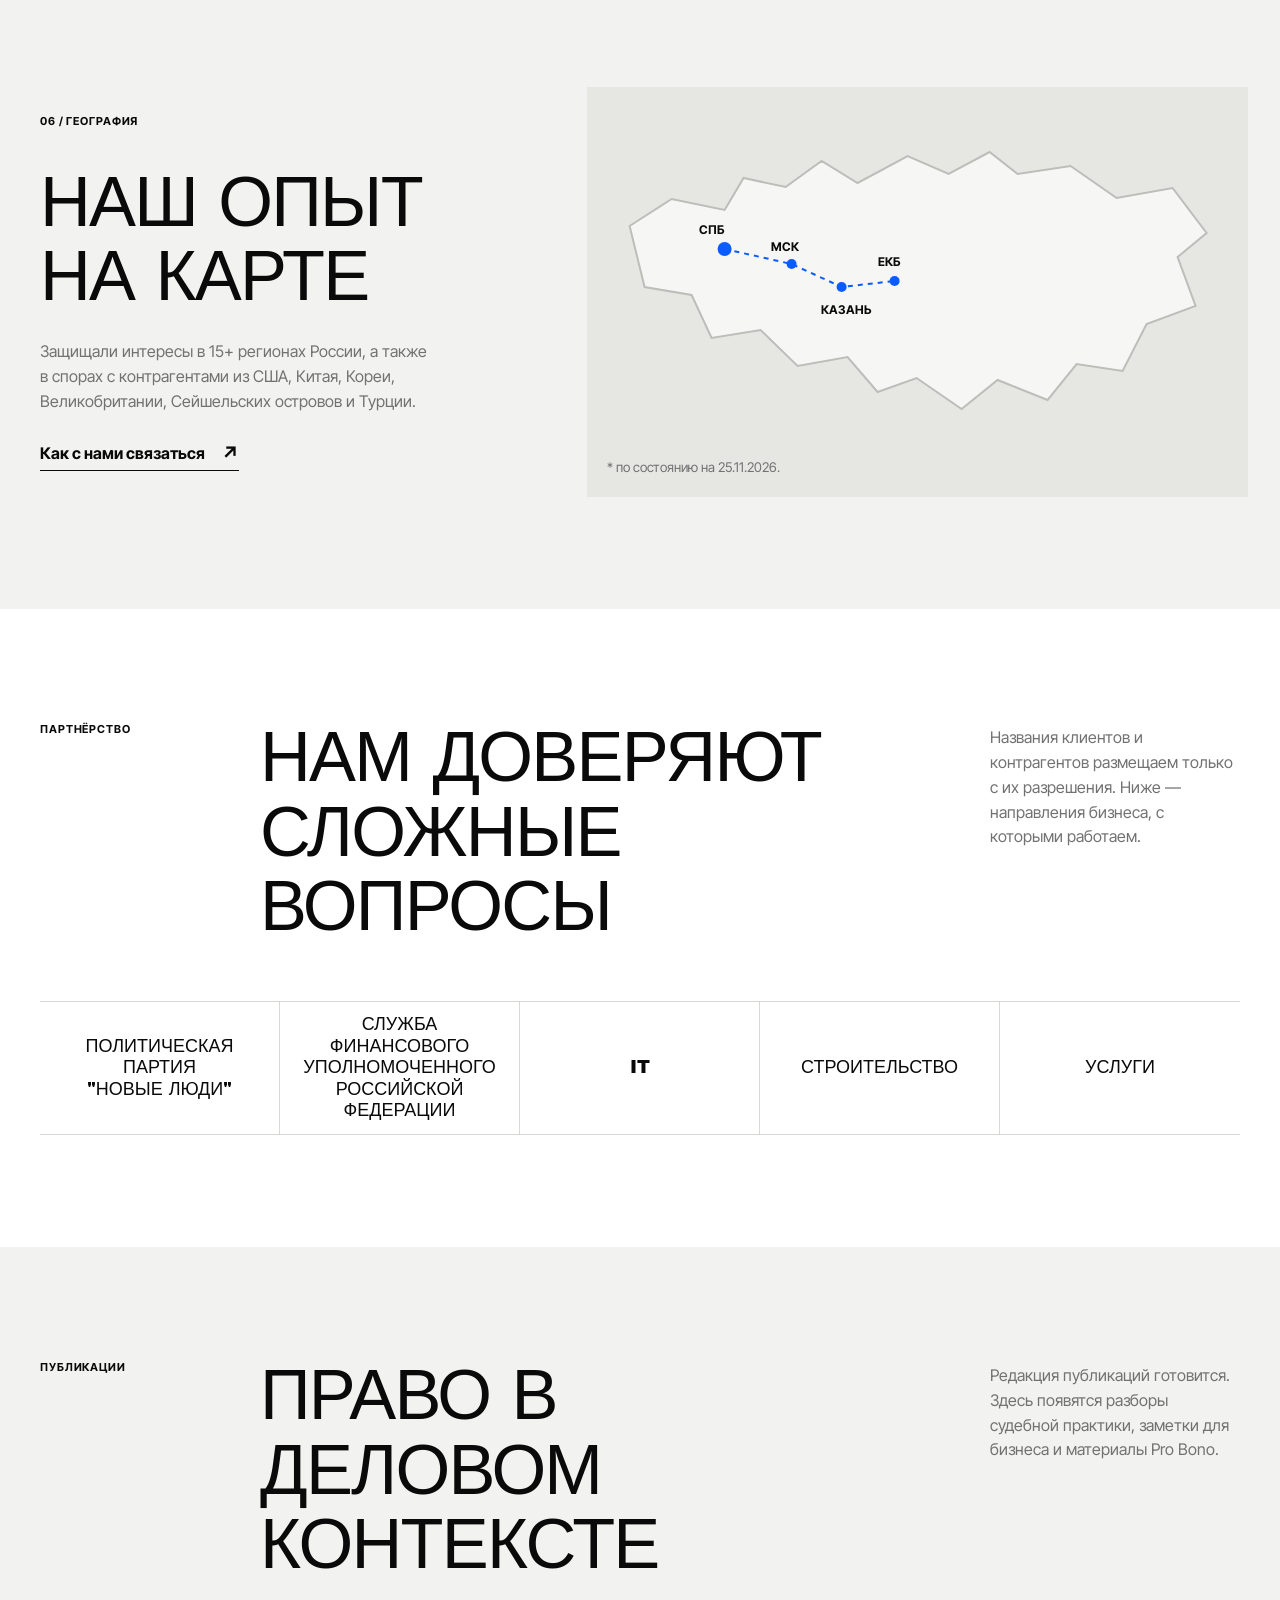
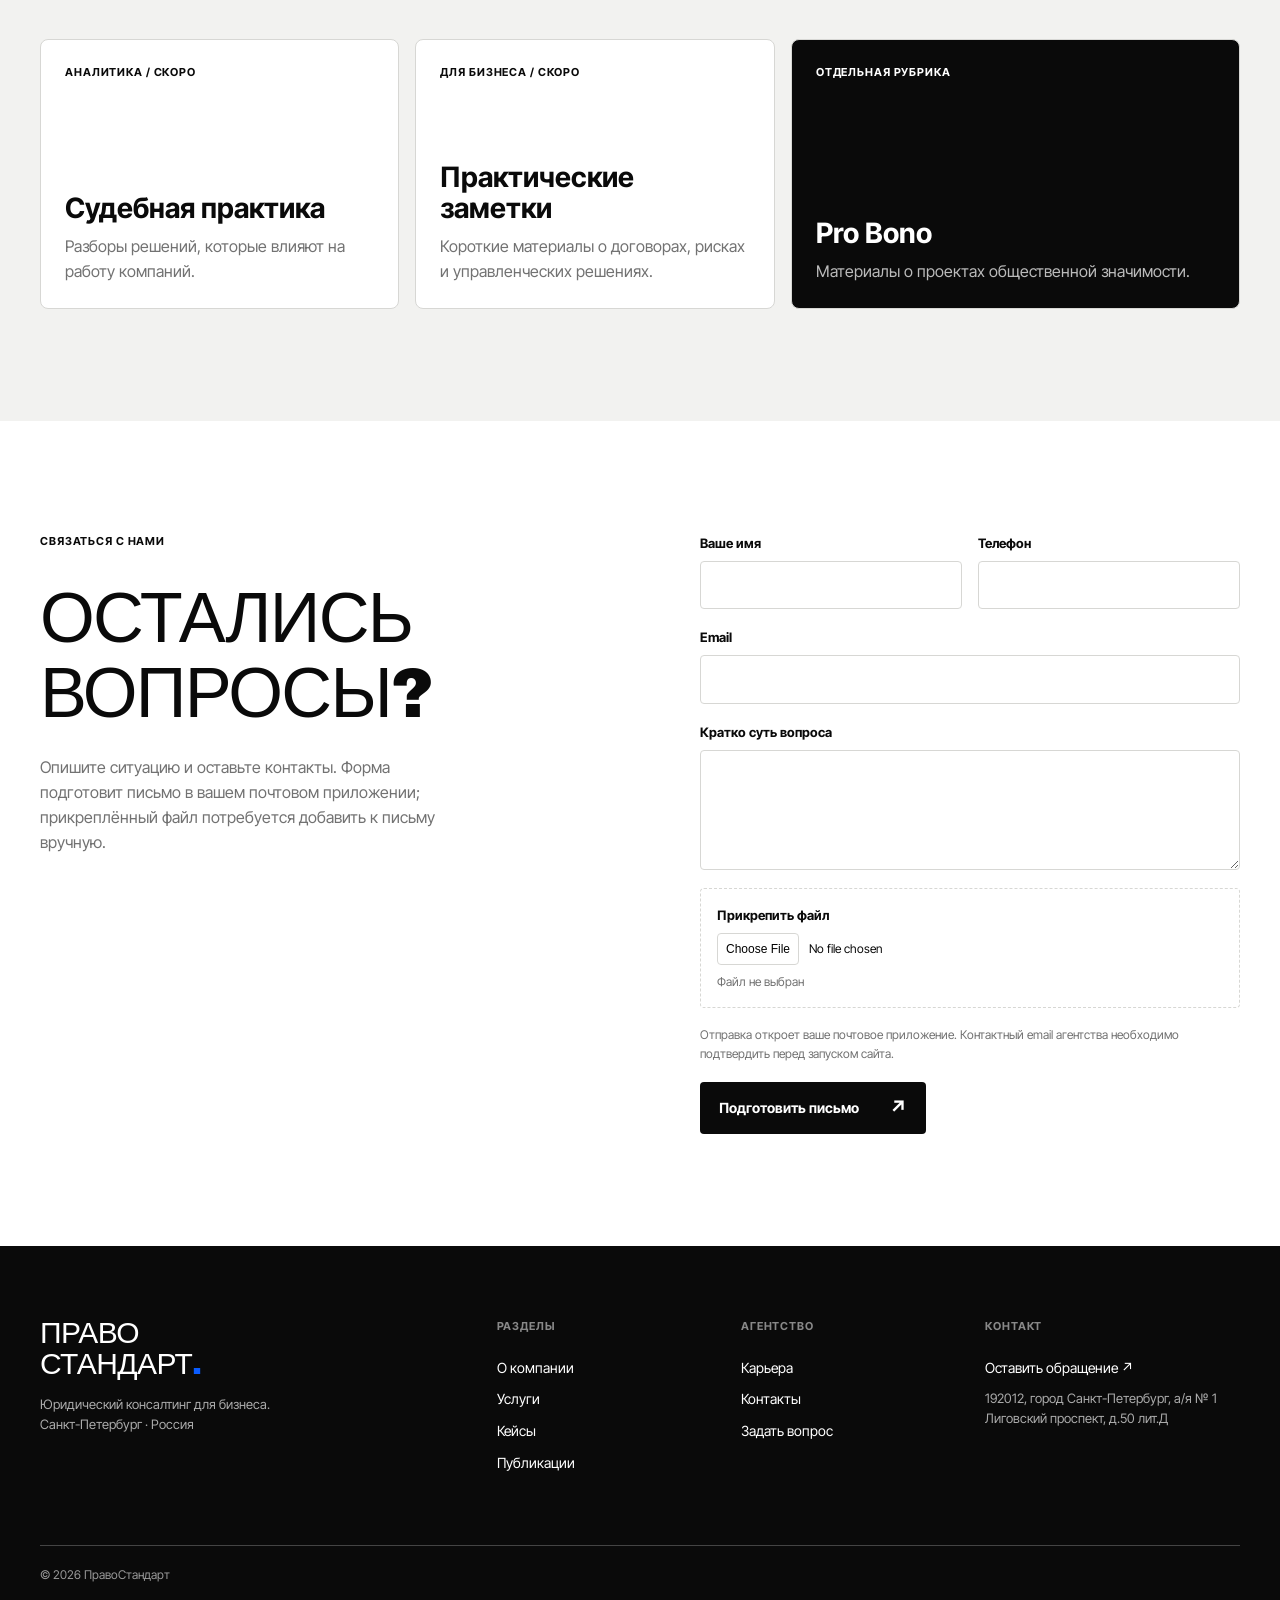
==== commit 9e70bbb1: "Update index.html" ====
--- a/index.html
+++ b/index.html
@@ -51,7 +51,7 @@
 
     <section class="section" id="team"><div class="container"><div class="section-head"><span class="section-label">03 / КОМАНДА</span><h2 class="section-title">ЛЮДИ ЗА<br>ПОЗИЦИЕЙ</h2><p>В каждом проекте важна персональная ответственность. Представляем роли команды; имена и фотографии добавим после согласования с агентством.</p></div>
       <div class="team-grid">
-        <article class="team-card"><div class="portrait portrait-one" role="img" aria-label="Место для фотографии управляющего партнёра"><img src="legalstandart.github.io/Zaichenko_photo.jpg" alt="Зайченко Евгений"><span>01</span></div><div class="team-card-body"><span class="eyebrow">УПРАВЛЯЮЩИЙ ПАРТНЁР</span><h3>Зайченко Евгений</h3><p>Стратегия ведения споров и работа с собственниками бизнеса.</p><q>Важен результат, который можно объяснить цифрами.</q></div></article>
+        <article class="team-card"><div class="portrait portrait-one" role="img" aria-label="Место для фотографии управляющего партнёра"><span>01</span></div><div class="team-card-body"><img src="Zaichenko_photo.jpg" alt="Зайченко Евгений"><span class="eyebrow">УПРАВЛЯЮЩИЙ ПАРТНЁР</span><h3>Зайченко Евгений</h3><p>Стратегия ведения споров и работа с собственниками бизнеса.</p><q>Важен результат, который можно объяснить цифрами.</q></div></article>
         <!-- ВТОРОЙ УЧАСТНИК КОМАНДЫ --> <!-- <article class="team-card"><div class="portrait portrait-two" role="img" aria-label="Место для фотографии юриста судебной практики"><span>02</span></div><div class="team-card-body"><span class="eyebrow">СУДЕБНАЯ ПРАКТИКА</span><h3>Ведущий юрист</h3><p>Подготовка позиции, процессуальных документов и представительство.</p><q>Сильная позиция начинается с деталей.</q></div></article> -->
         <!-- ТРЕТИЙ УЧАСТНИК КОМАНДЫ --> <!-- <article class="team-card"><div class="portrait portrait-three" role="img" aria-label="Место для фотографии юриста корпоративной практики"><span>03</span></div><div class="team-card-body"><span class="eyebrow">КОРПОРАТИВНАЯ ПРАКТИКА</span><h3>Юрист практики</h3><p>Договорные отношения и правовая поддержка текущих решений.</p><q>Понятный договор помогает избежать спора.</q></div></article> -->
       </div>
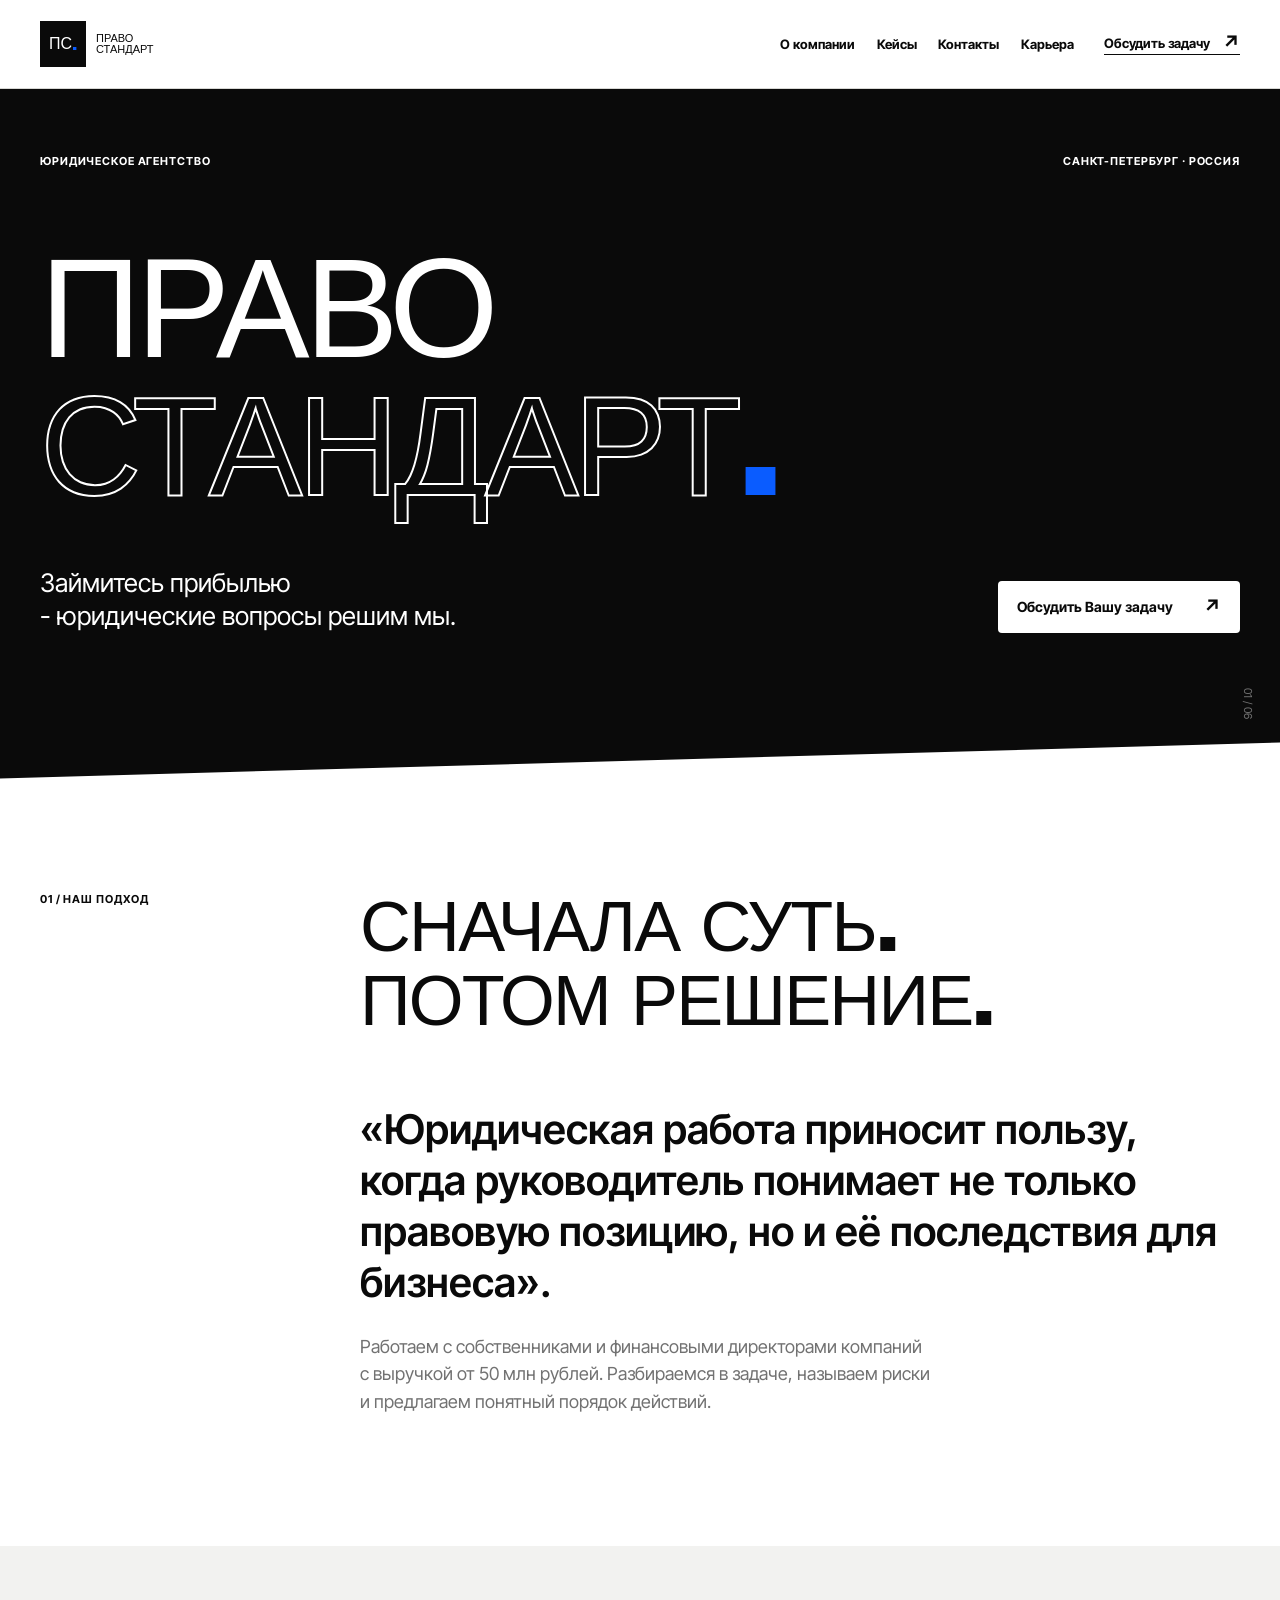
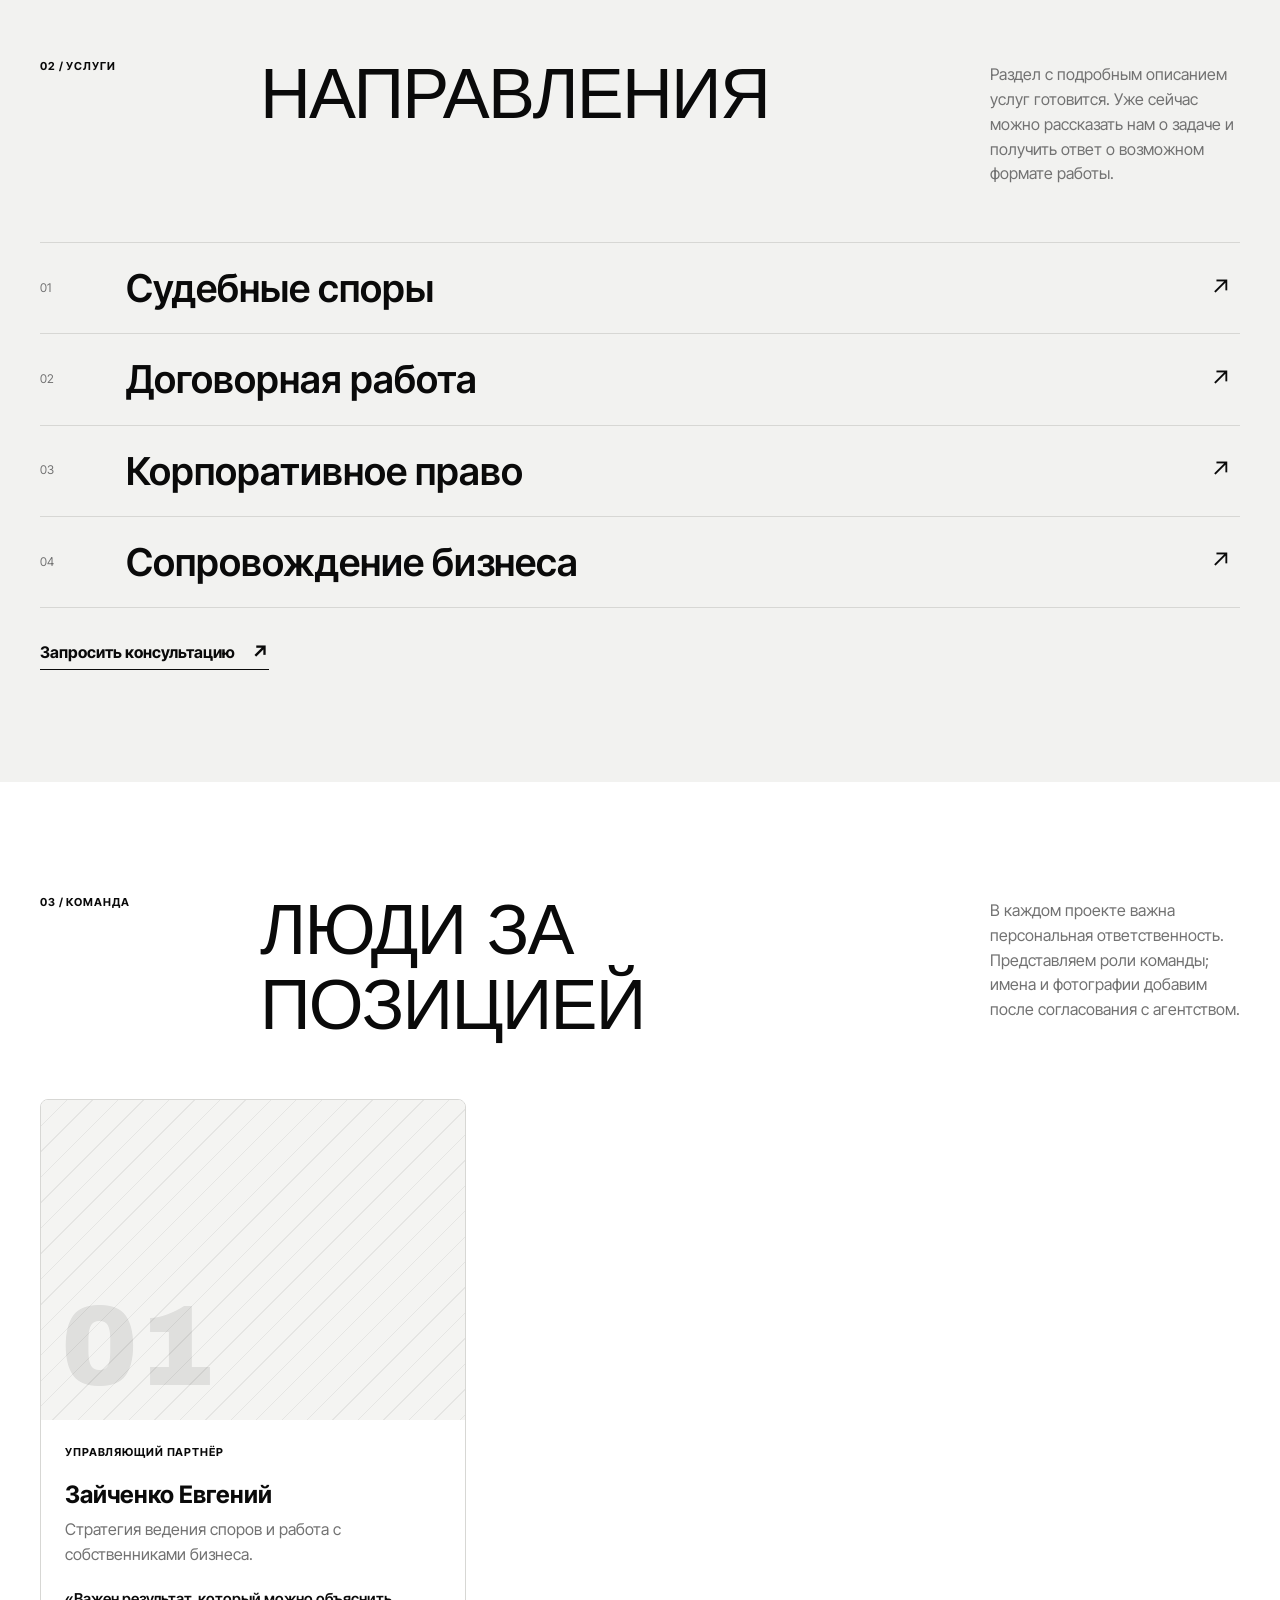
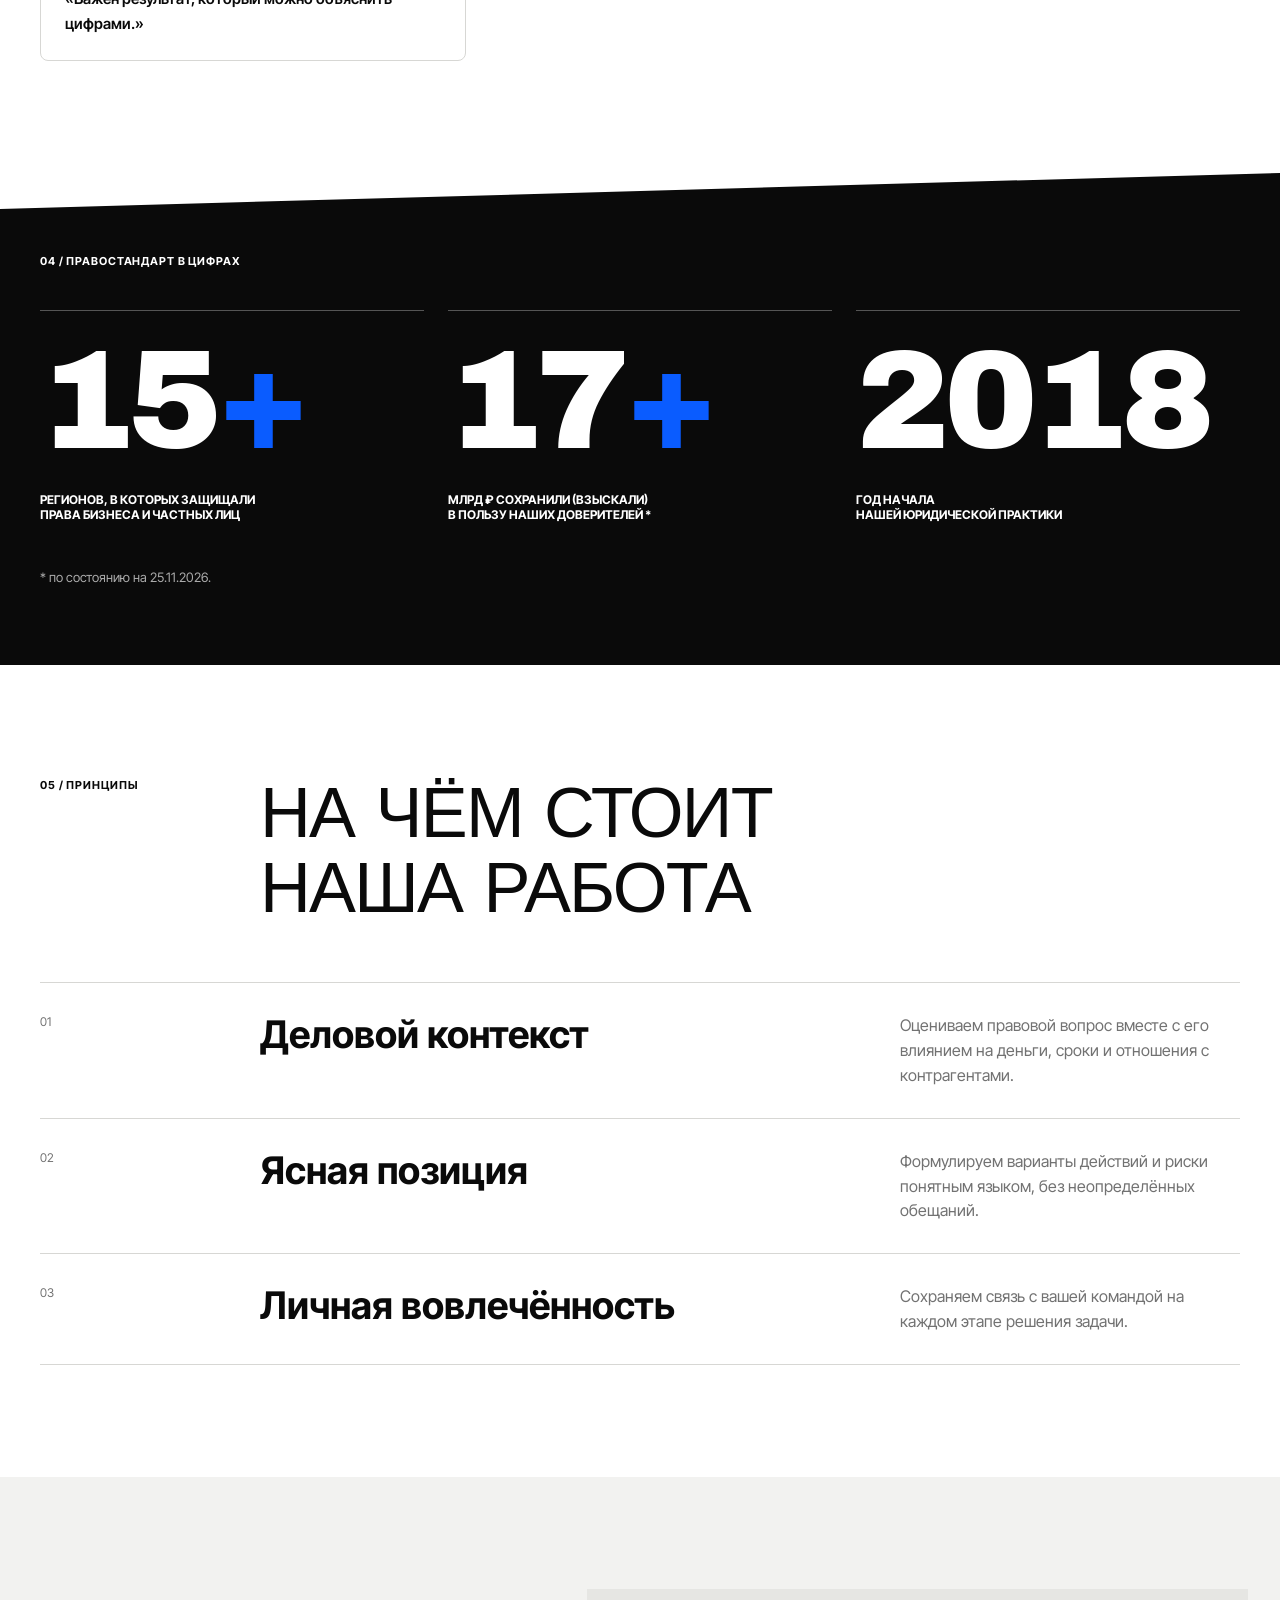
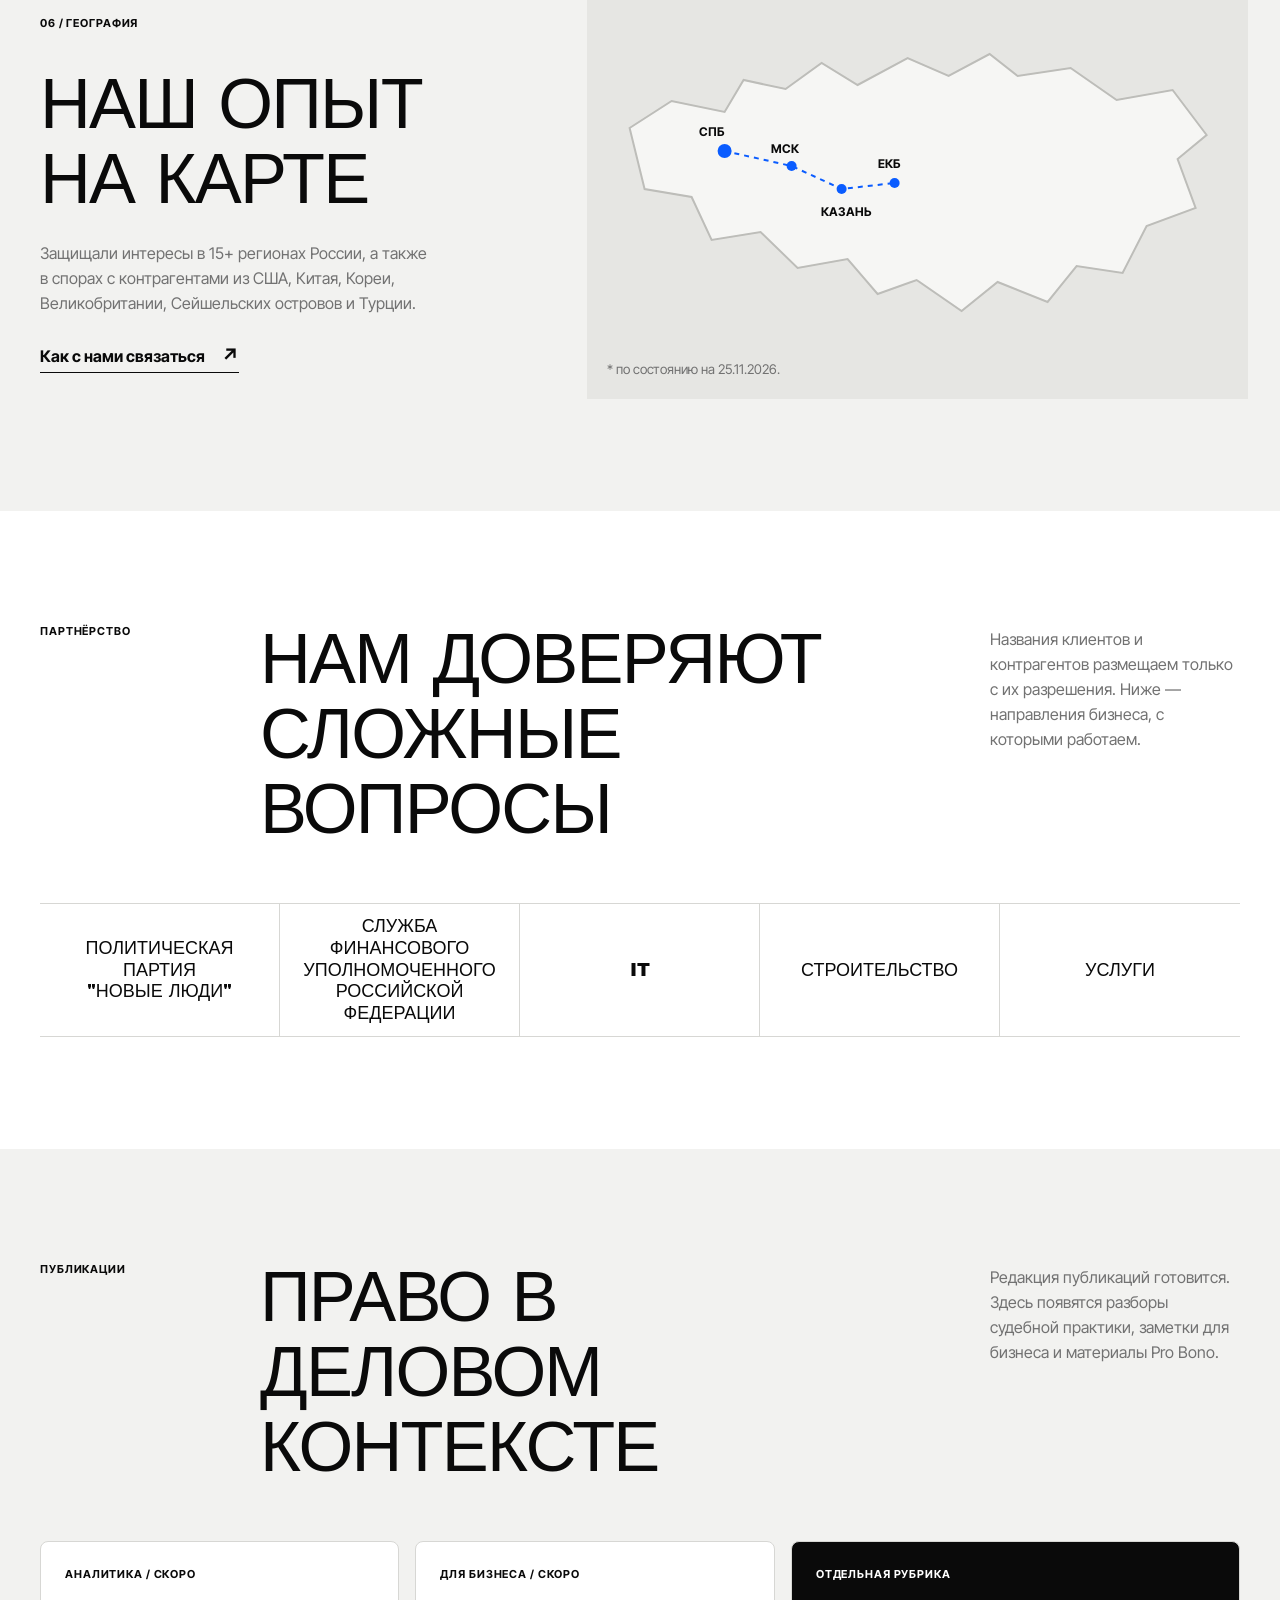
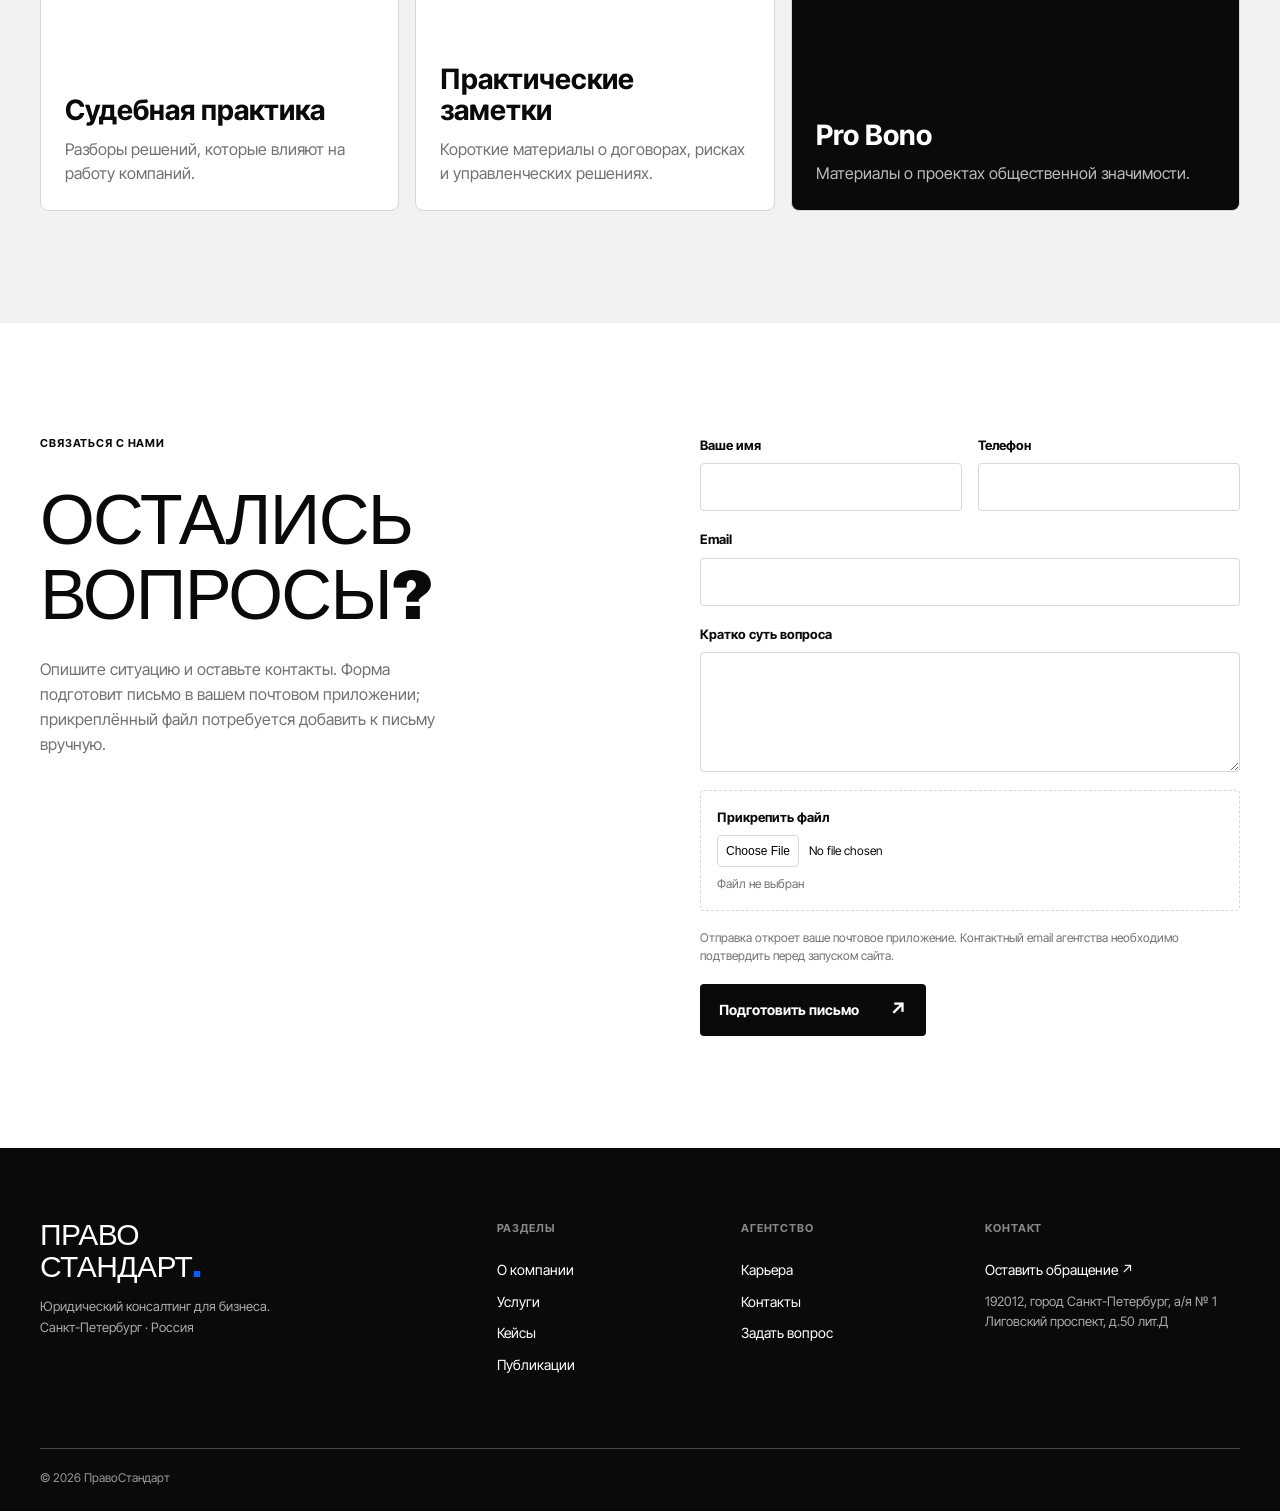
==== commit 1e6527d5: "Update index.html" ====
--- a/index.html
+++ b/index.html
@@ -51,7 +51,7 @@
 
     <section class="section" id="team"><div class="container"><div class="section-head"><span class="section-label">03 / КОМАНДА</span><h2 class="section-title">ЛЮДИ ЗА<br>ПОЗИЦИЕЙ</h2><p>В каждом проекте важна персональная ответственность. Представляем роли команды; имена и фотографии добавим после согласования с агентством.</p></div>
       <div class="team-grid">
-        <article class="team-card"><div class="portrait portrait-one" role="img" aria-label="Место для фотографии управляющего партнёра"><span>01</span></div><div class="team-card-body"><img src="Zaichenko_photo.jpg" alt="Зайченко Евгений"><span class="eyebrow">УПРАВЛЯЮЩИЙ ПАРТНЁР</span><h3>Зайченко Евгений</h3><p>Стратегия ведения споров и работа с собственниками бизнеса.</p><q>Важен результат, который можно объяснить цифрами.</q></div></article>
+        <article class="team-card"><div class="portrait portrait-one" role="img" aria-label="Место для фотографии управляющего партнёра"><span>01</span></div><div class="team-card-body"><span class="eyebrow">УПРАВЛЯЮЩИЙ ПАРТНЁР</span><h3>Зайченко Евгений</h3><p>Стратегия ведения споров и работа с собственниками бизнеса.</p><q>Важен результат, который можно объяснить цифрами.</q></div></article>
         <!-- ВТОРОЙ УЧАСТНИК КОМАНДЫ --> <!-- <article class="team-card"><div class="portrait portrait-two" role="img" aria-label="Место для фотографии юриста судебной практики"><span>02</span></div><div class="team-card-body"><span class="eyebrow">СУДЕБНАЯ ПРАКТИКА</span><h3>Ведущий юрист</h3><p>Подготовка позиции, процессуальных документов и представительство.</p><q>Сильная позиция начинается с деталей.</q></div></article> -->
         <!-- ТРЕТИЙ УЧАСТНИК КОМАНДЫ --> <!-- <article class="team-card"><div class="portrait portrait-three" role="img" aria-label="Место для фотографии юриста корпоративной практики"><span>03</span></div><div class="team-card-body"><span class="eyebrow">КОРПОРАТИВНАЯ ПРАКТИКА</span><h3>Юрист практики</h3><p>Договорные отношения и правовая поддержка текущих решений.</p><q>Понятный договор помогает избежать спора.</q></div></article> -->
       </div>
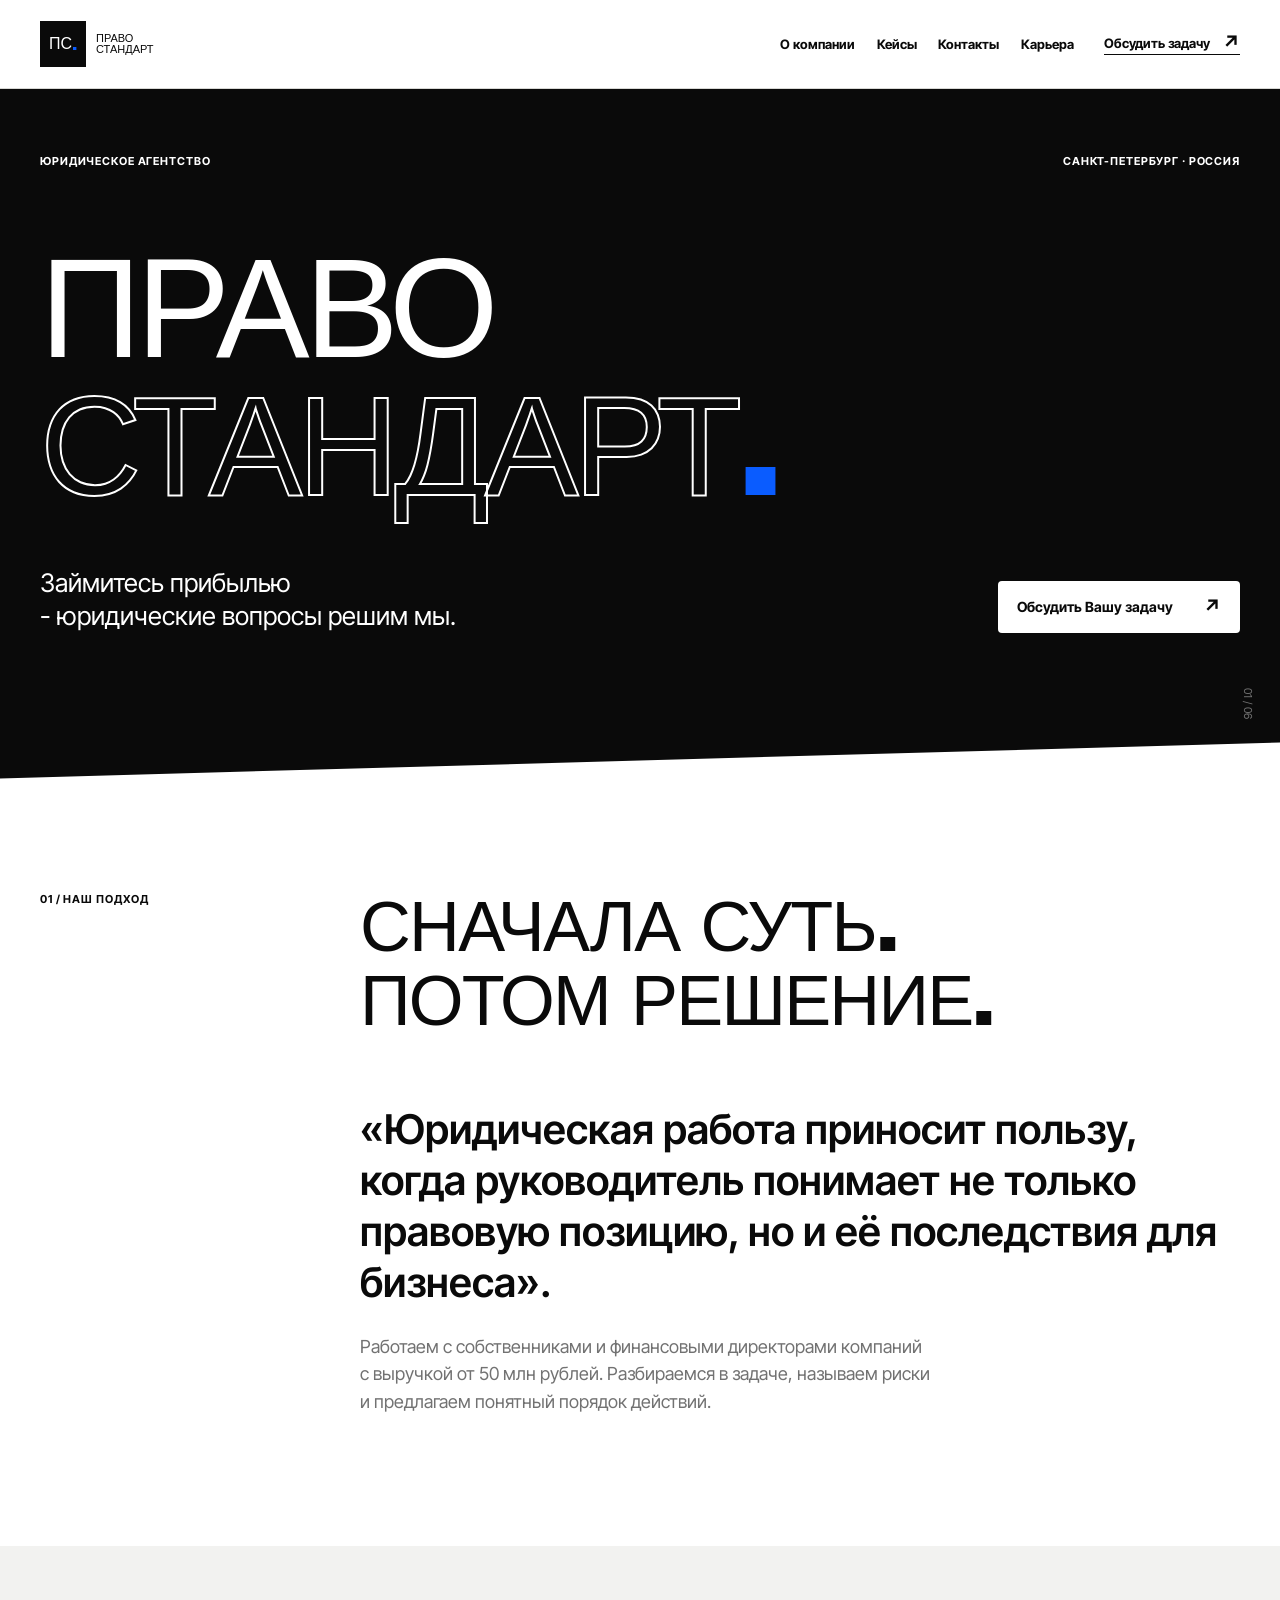
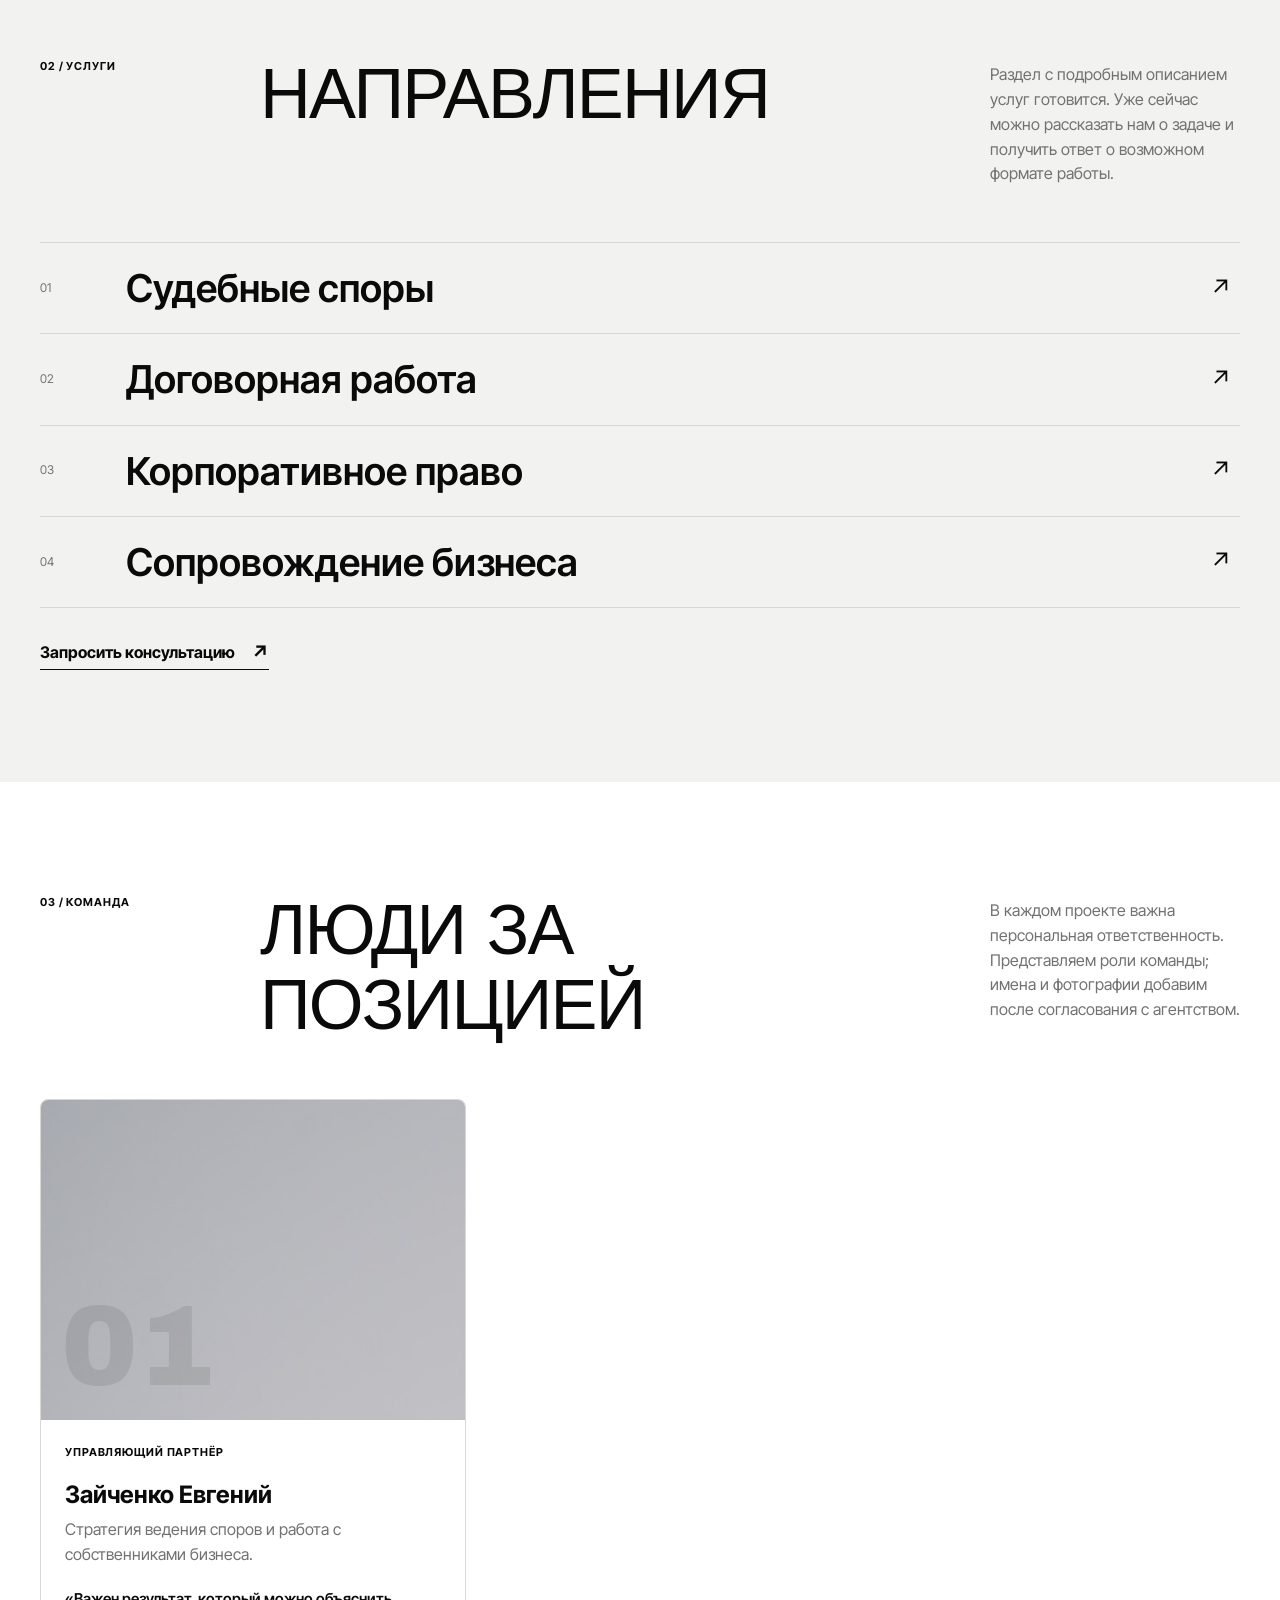
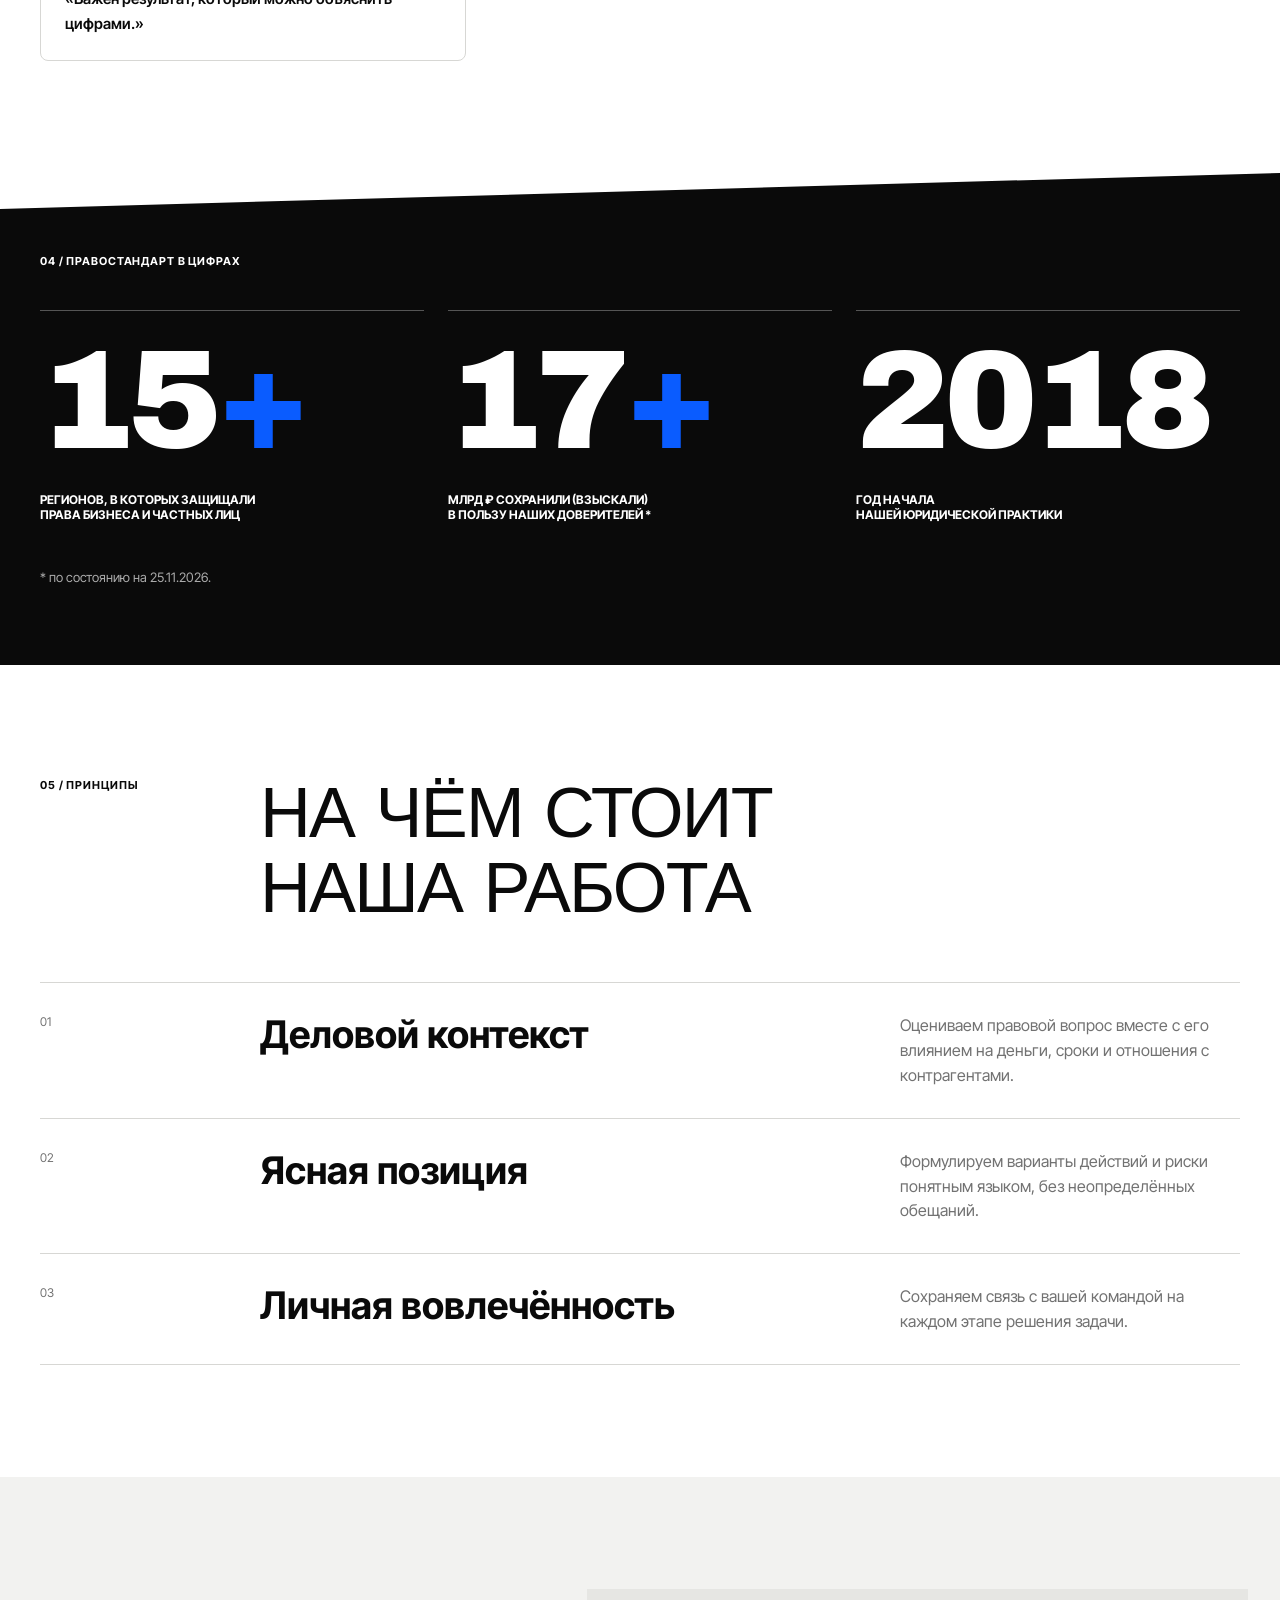
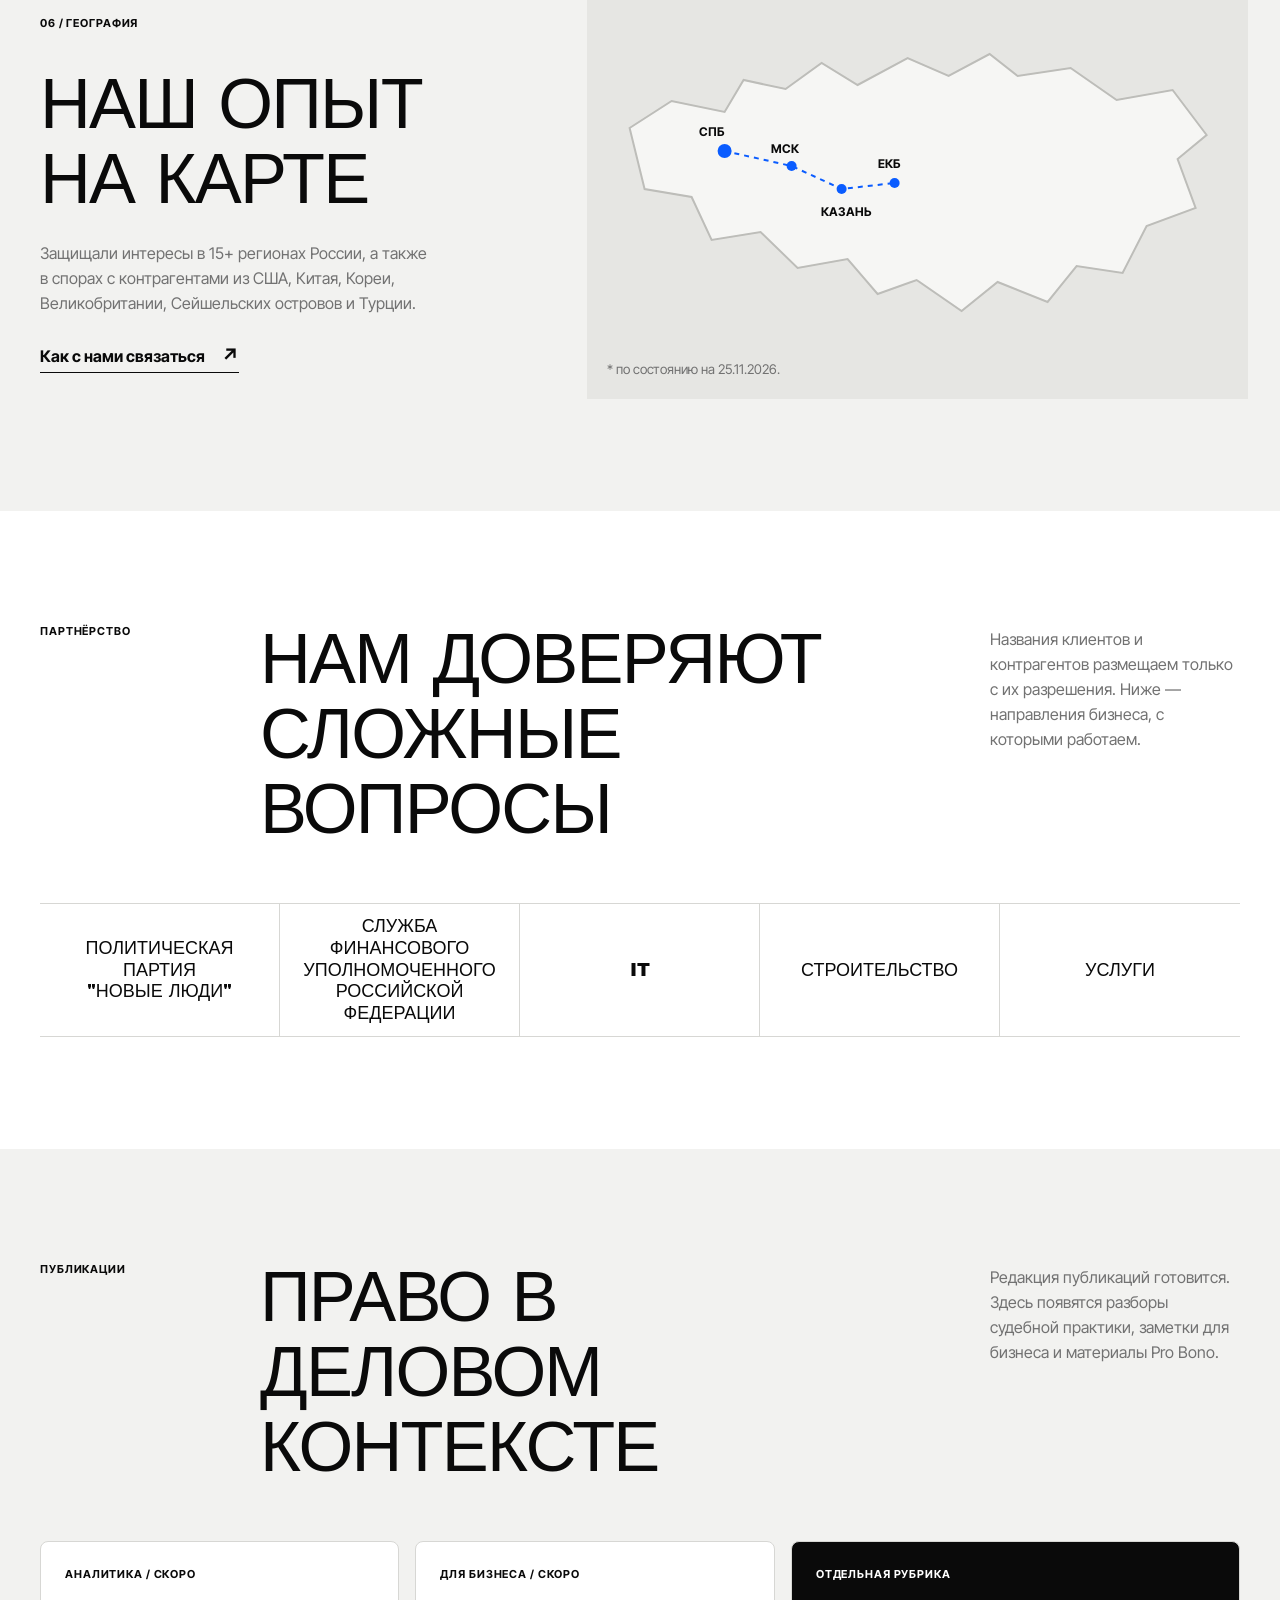
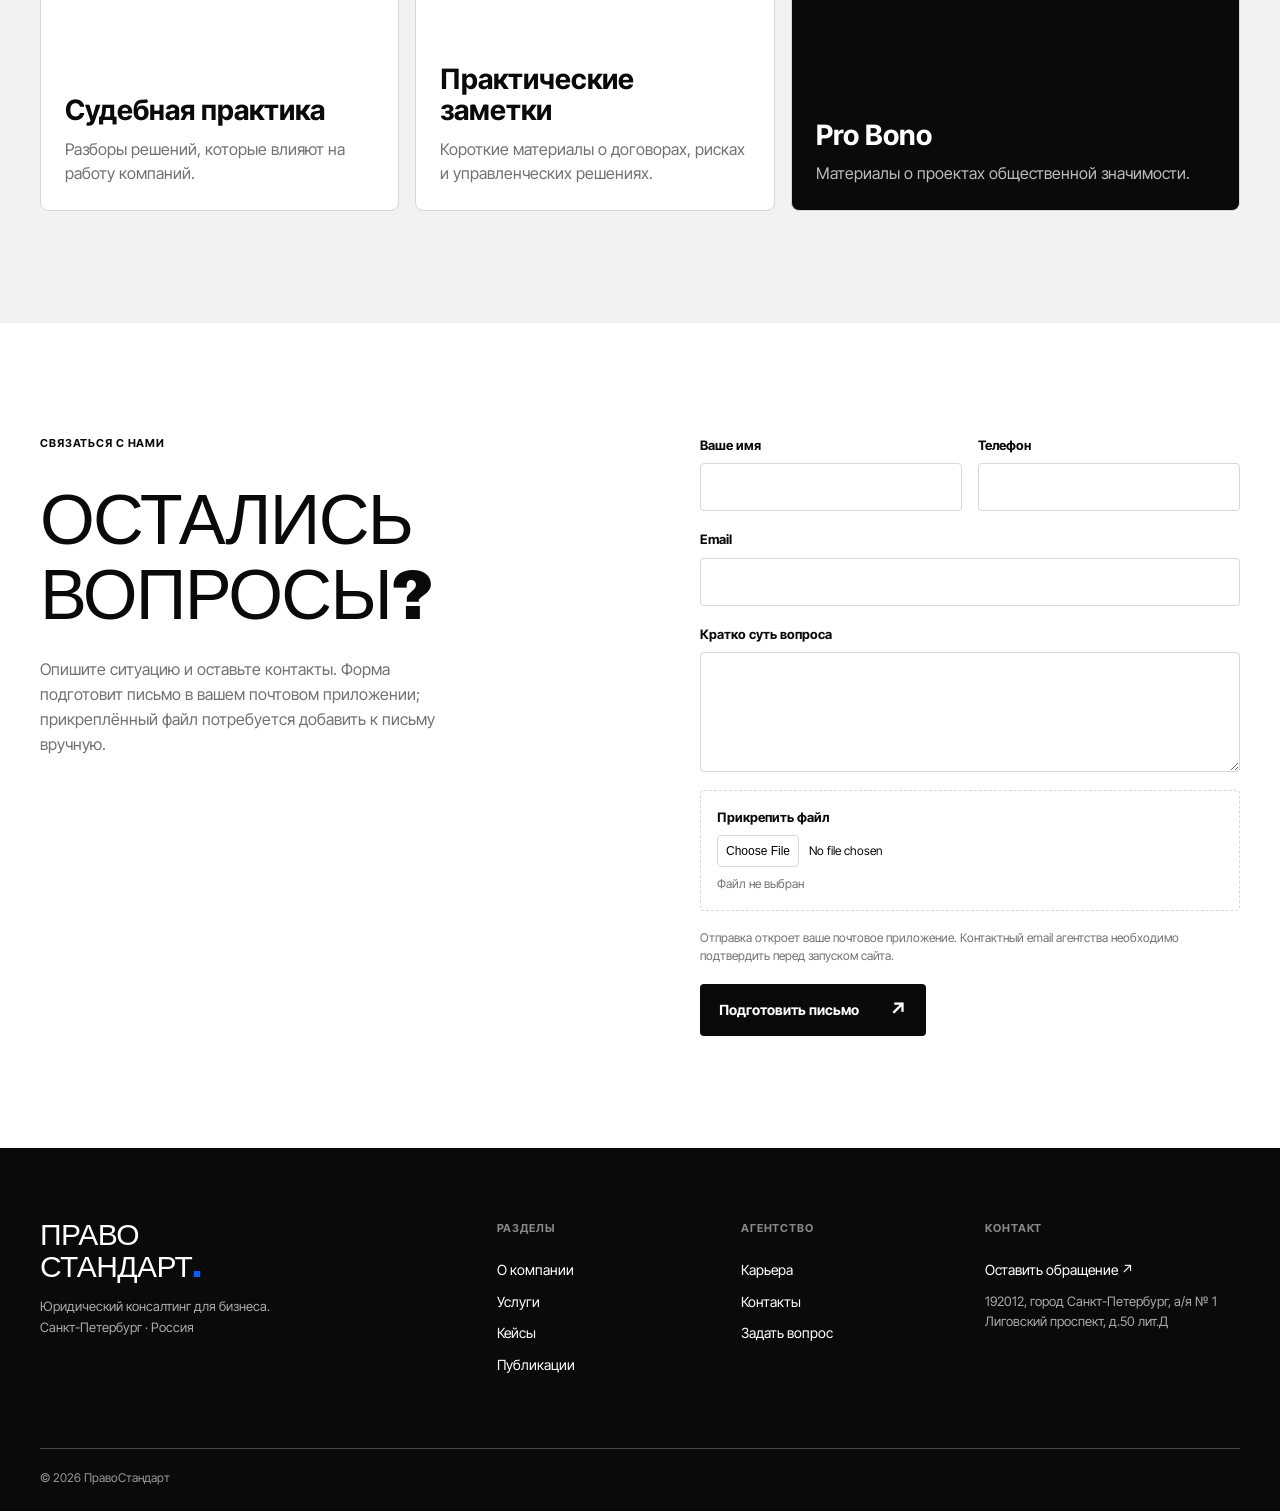
==== commit af4a4c05: "Update index.html" ====
--- a/index.html
+++ b/index.html
@@ -51,7 +51,7 @@
 
     <section class="section" id="team"><div class="container"><div class="section-head"><span class="section-label">03 / КОМАНДА</span><h2 class="section-title">ЛЮДИ ЗА<br>ПОЗИЦИЕЙ</h2><p>В каждом проекте важна персональная ответственность. Представляем роли команды; имена и фотографии добавим после согласования с агентством.</p></div>
       <div class="team-grid">
-        <article class="team-card"><div class="portrait portrait-one" role="img" aria-label="Место для фотографии управляющего партнёра"><span>01</span></div><div class="team-card-body"><span class="eyebrow">УПРАВЛЯЮЩИЙ ПАРТНЁР</span><h3>Зайченко Евгений</h3><p>Стратегия ведения споров и работа с собственниками бизнеса.</p><q>Важен результат, который можно объяснить цифрами.</q></div></article>
+        <article class="team-card"><div class="portrait portrait-one" role="img" aria-label="Место для фотографии управляющего партнёра"><span>01</span><img src="Zaichenko_photo.jpg" alt="Зайченко Евгений"></div><div class="team-card-body"><span class="eyebrow">УПРАВЛЯЮЩИЙ ПАРТНЁР</span><h3>Зайченко Евгений</h3><p>Стратегия ведения споров и работа с собственниками бизнеса.</p><q>Важен результат, который можно объяснить цифрами.</q></div></article>
         <!-- ВТОРОЙ УЧАСТНИК КОМАНДЫ --> <!-- <article class="team-card"><div class="portrait portrait-two" role="img" aria-label="Место для фотографии юриста судебной практики"><span>02</span></div><div class="team-card-body"><span class="eyebrow">СУДЕБНАЯ ПРАКТИКА</span><h3>Ведущий юрист</h3><p>Подготовка позиции, процессуальных документов и представительство.</p><q>Сильная позиция начинается с деталей.</q></div></article> -->
         <!-- ТРЕТИЙ УЧАСТНИК КОМАНДЫ --> <!-- <article class="team-card"><div class="portrait portrait-three" role="img" aria-label="Место для фотографии юриста корпоративной практики"><span>03</span></div><div class="team-card-body"><span class="eyebrow">КОРПОРАТИВНАЯ ПРАКТИКА</span><h3>Юрист практики</h3><p>Договорные отношения и правовая поддержка текущих решений.</p><q>Понятный договор помогает избежать спора.</q></div></article> -->
       </div>
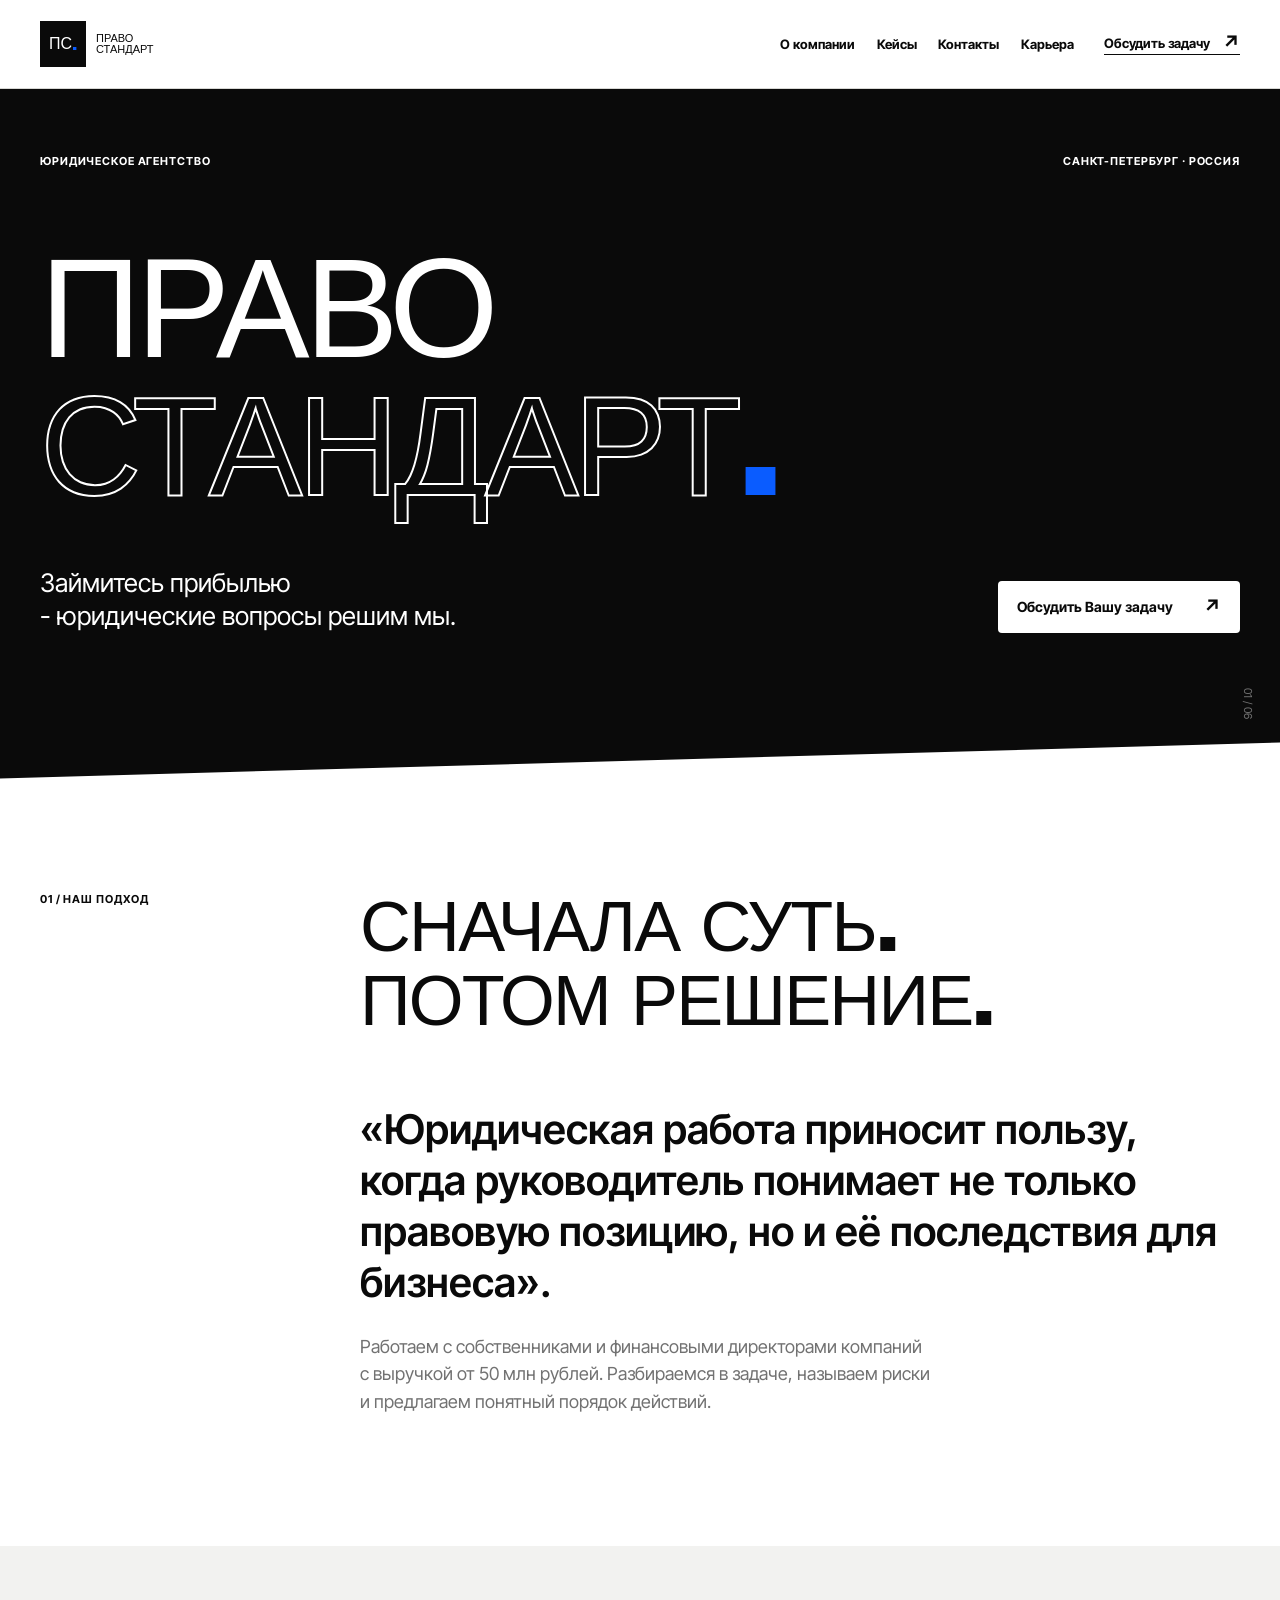
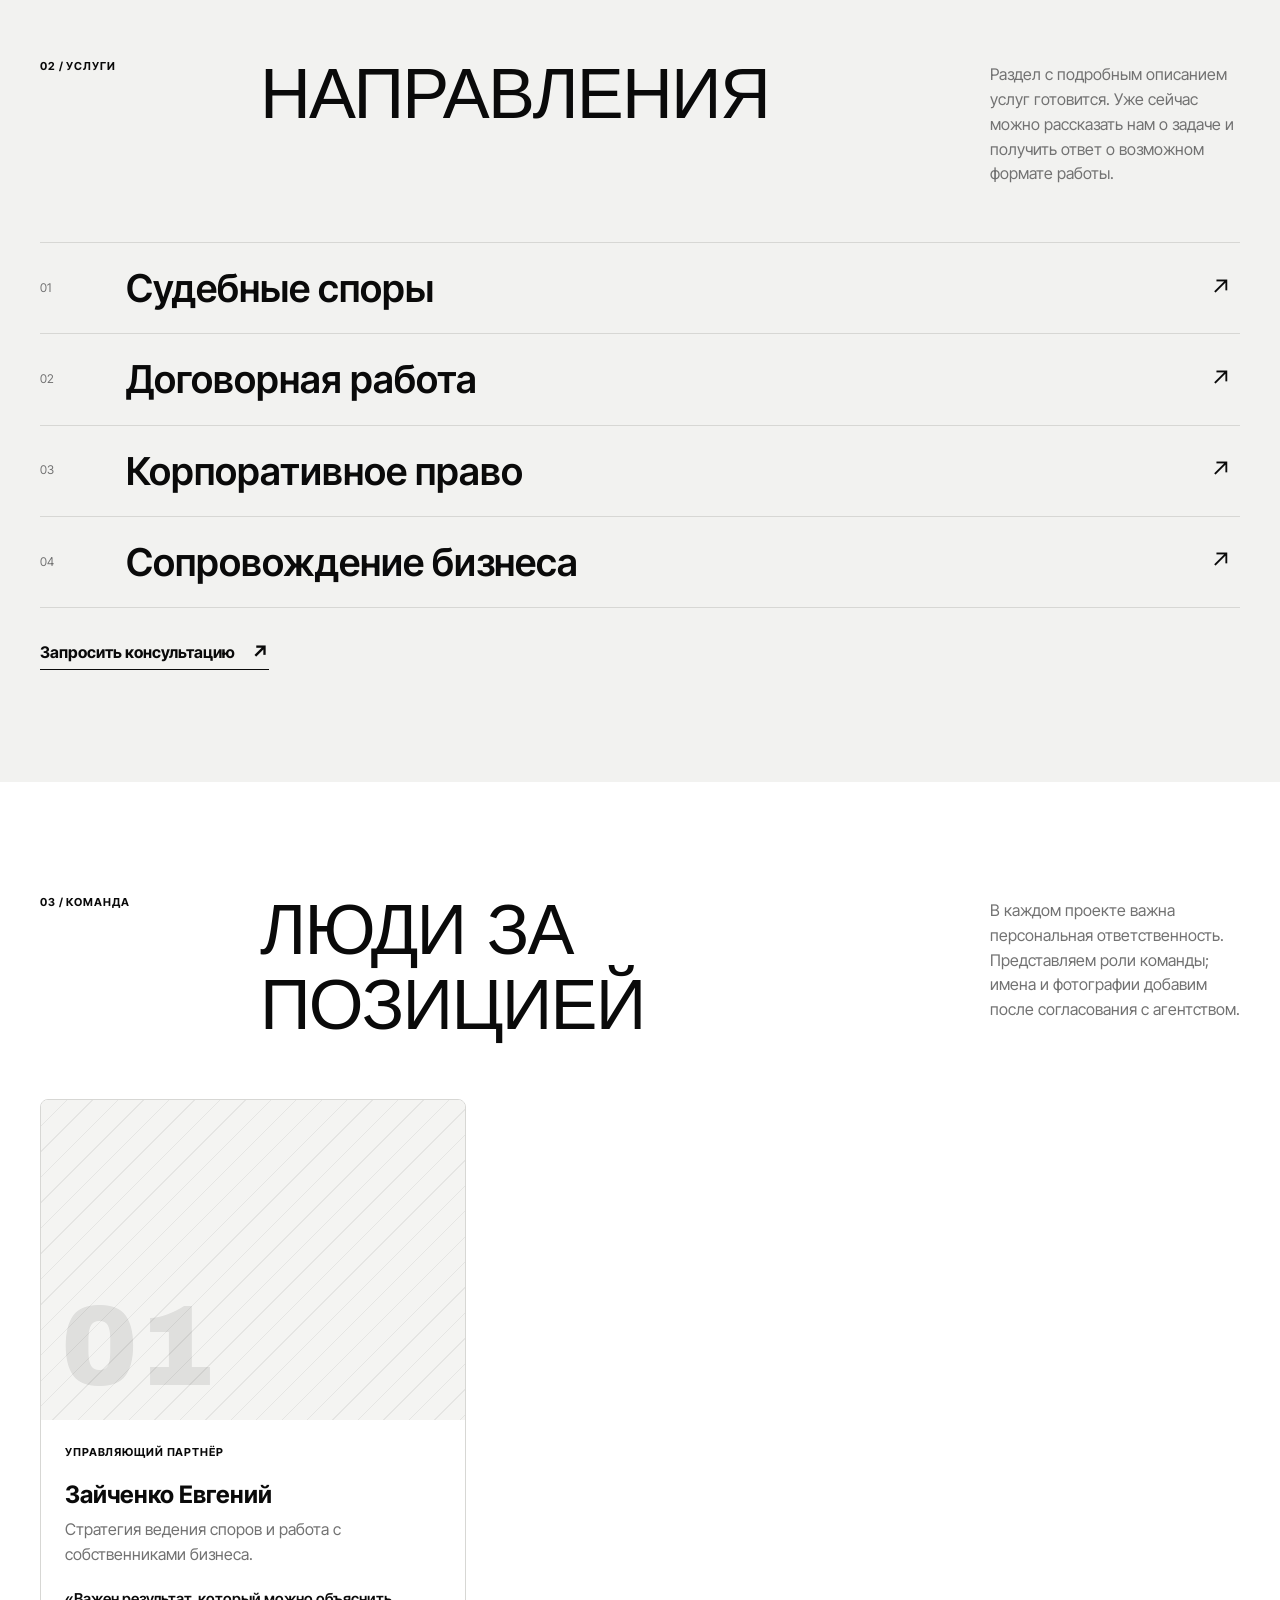
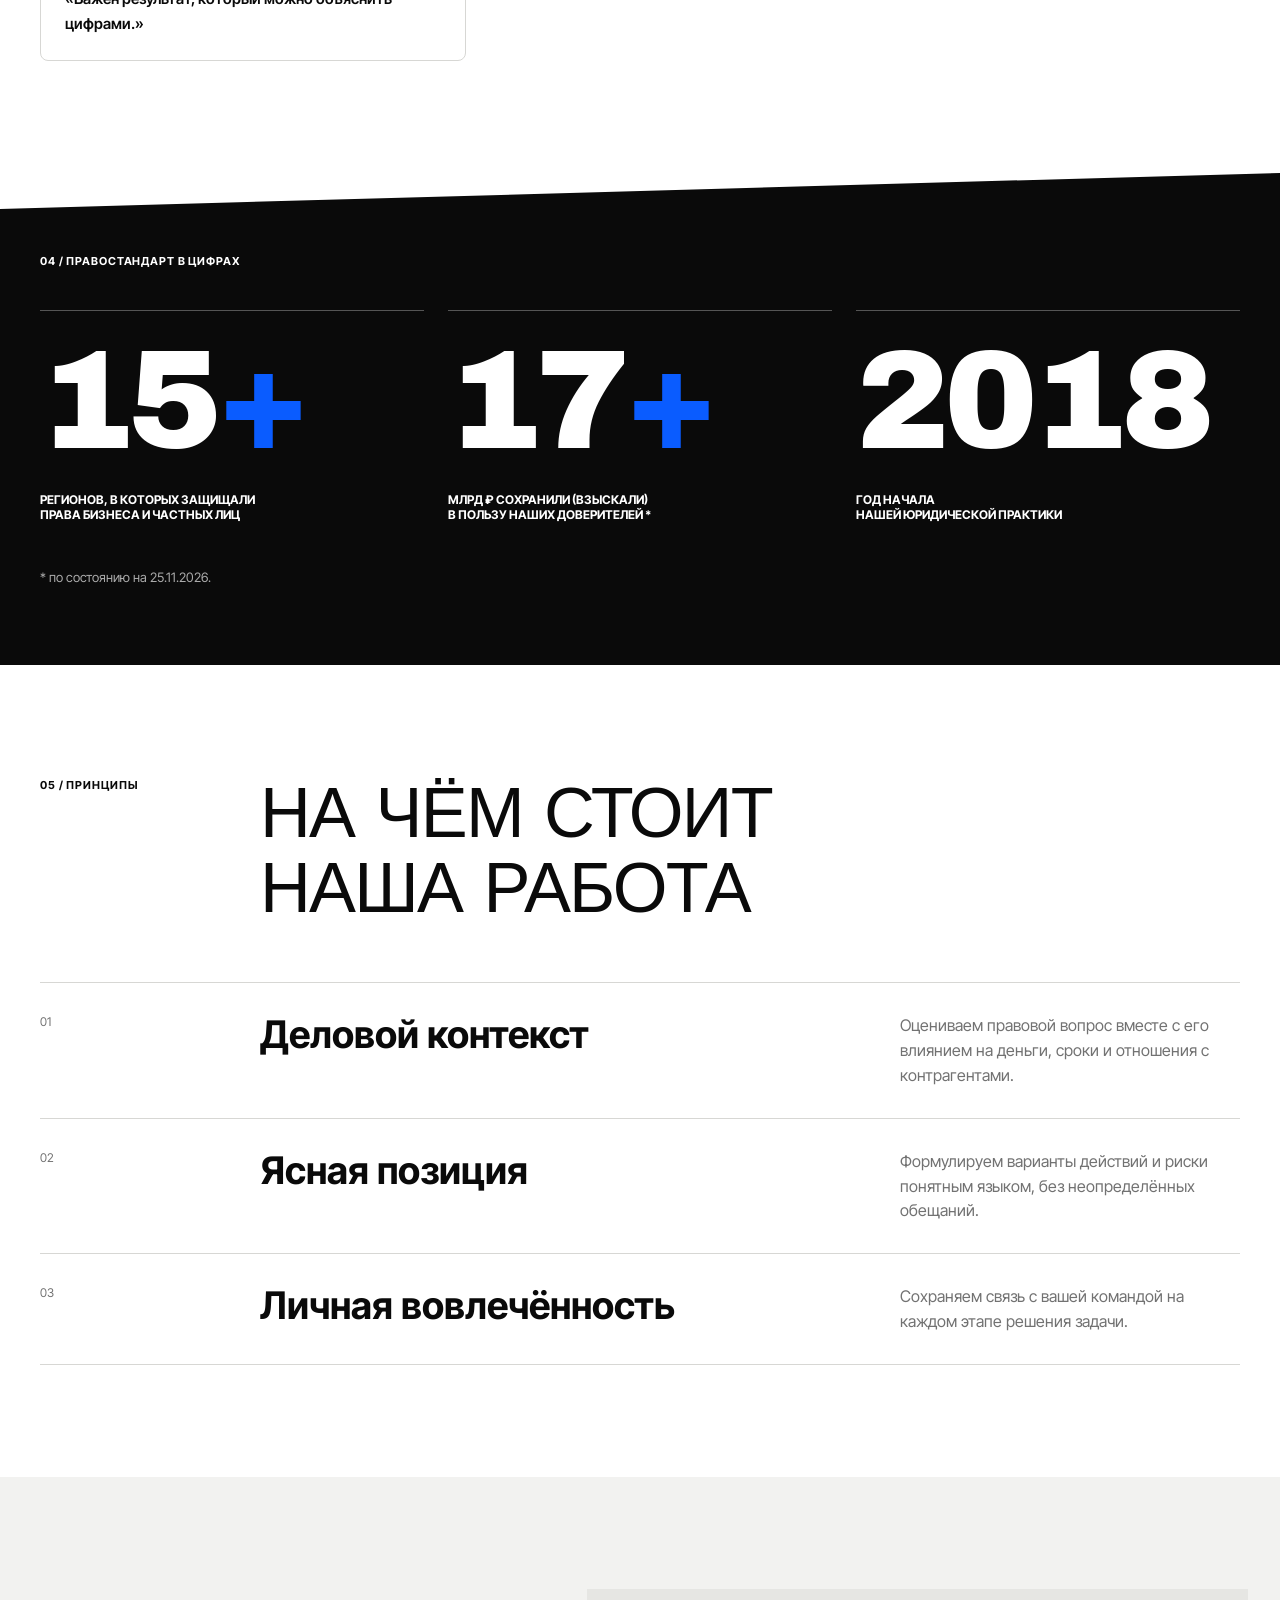
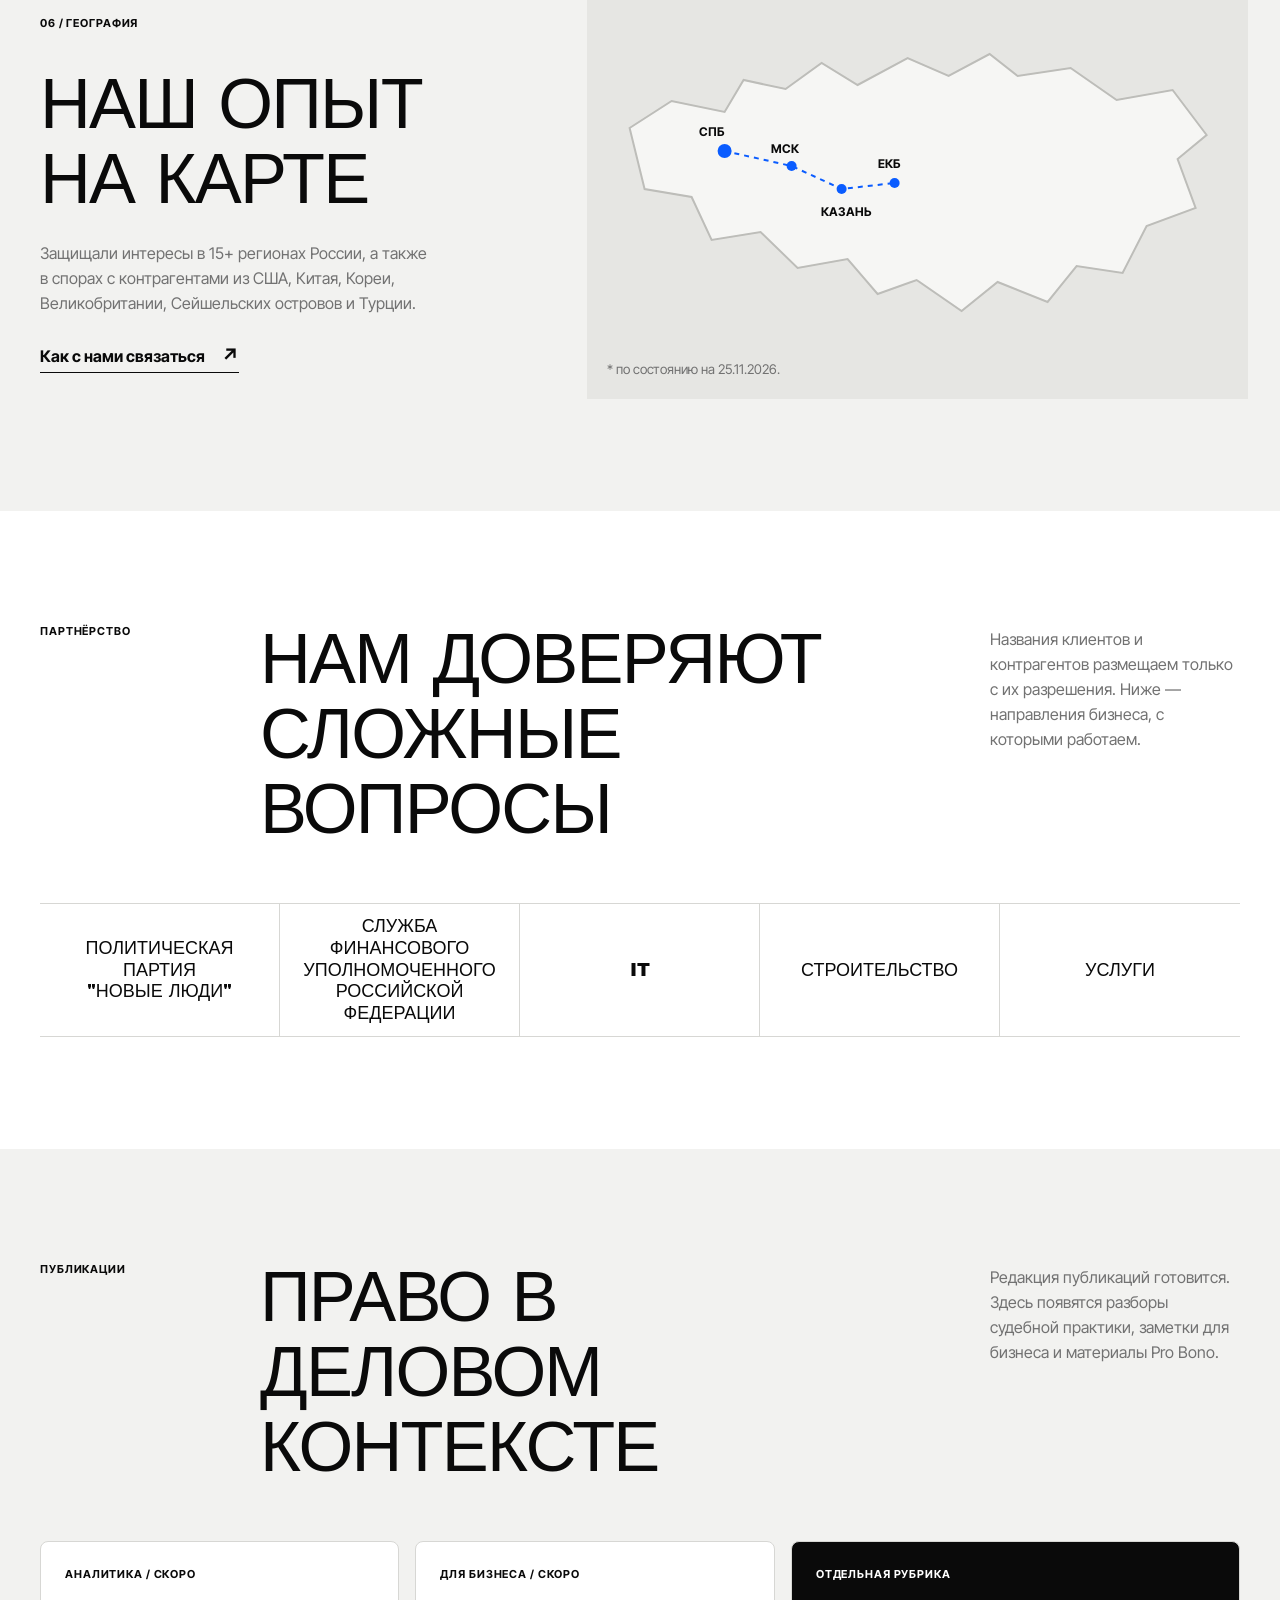
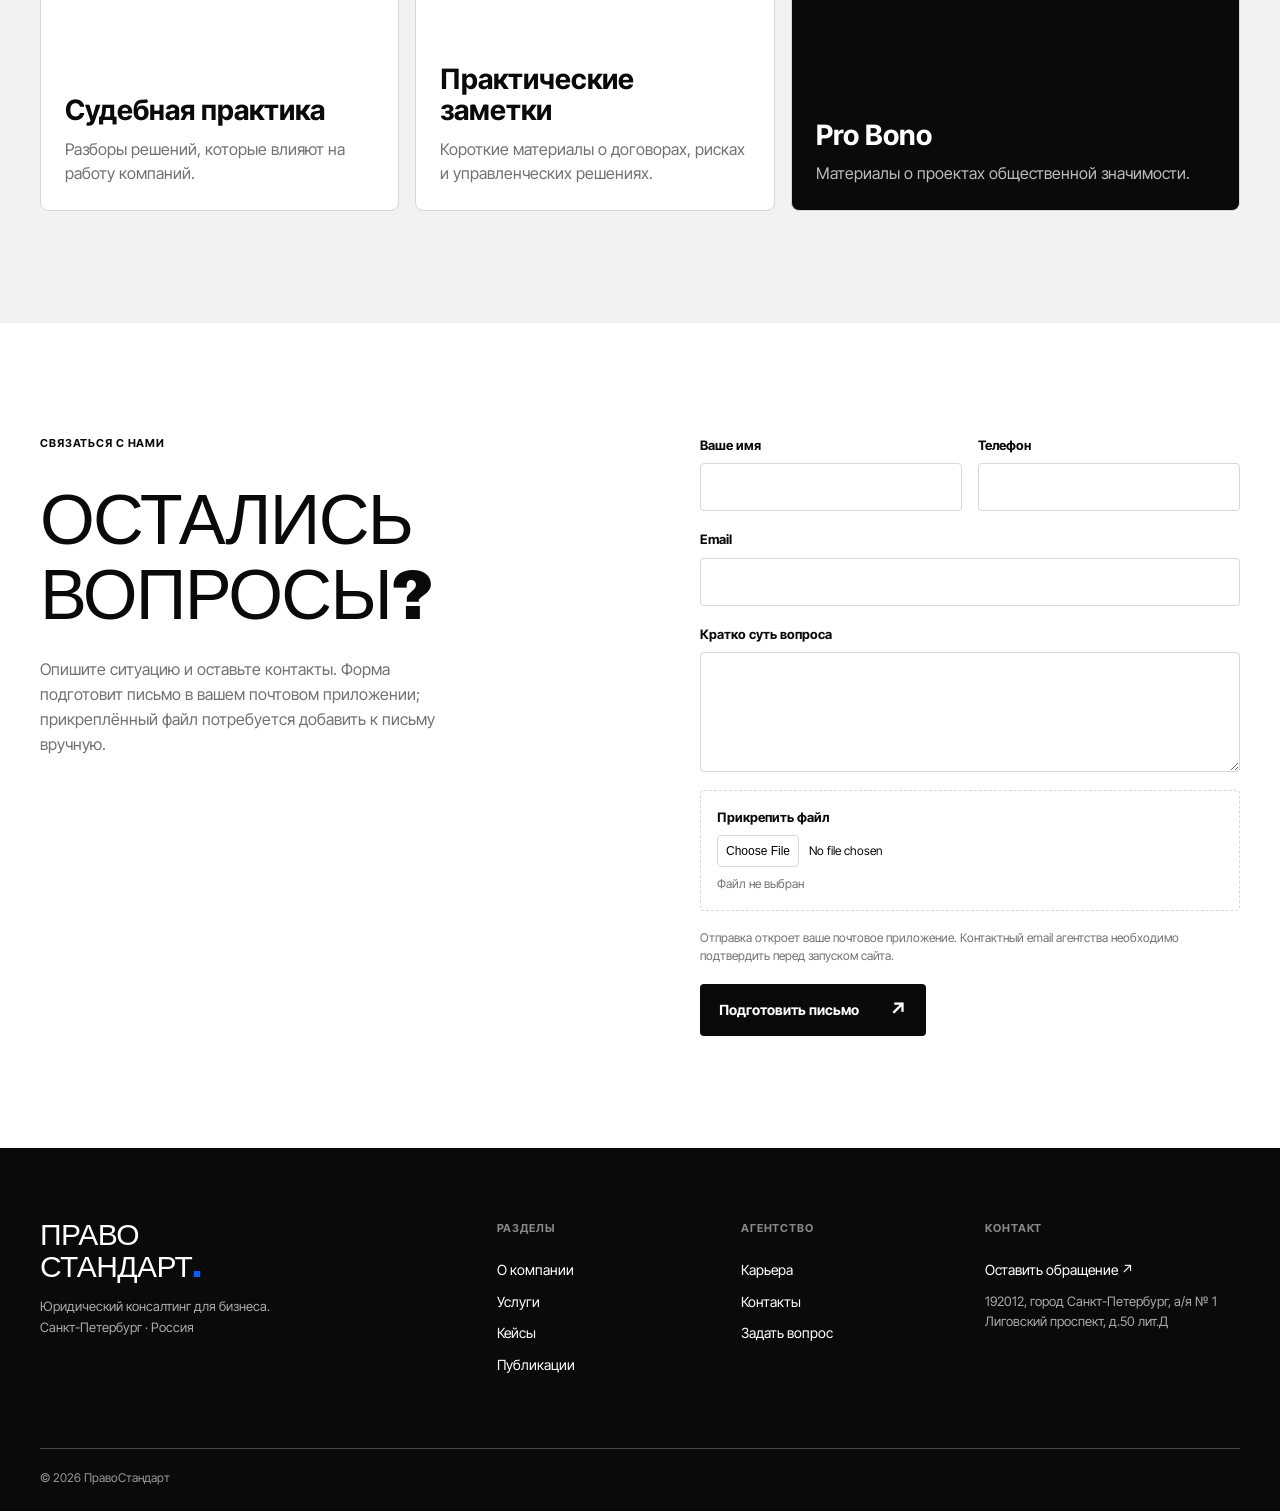
==== commit 71b9d362: "Ввел строчку .portrait-owner, добавил фото" ====
--- a/index.html
+++ b/index.html
@@ -51,7 +51,7 @@
 
     <section class="section" id="team"><div class="container"><div class="section-head"><span class="section-label">03 / КОМАНДА</span><h2 class="section-title">ЛЮДИ ЗА<br>ПОЗИЦИЕЙ</h2><p>В каждом проекте важна персональная ответственность. Представляем роли команды; имена и фотографии добавим после согласования с агентством.</p></div>
       <div class="team-grid">
-        <article class="team-card"><div class="portrait portrait-one" role="img" aria-label="Место для фотографии управляющего партнёра"><span>01</span><img src="Zaichenko_photo.jpg" alt="Зайченко Евгений"></div><div class="team-card-body"><span class="eyebrow">УПРАВЛЯЮЩИЙ ПАРТНЁР</span><h3>Зайченко Евгений</h3><p>Стратегия ведения споров и работа с собственниками бизнеса.</p><q>Важен результат, который можно объяснить цифрами.</q></div></article>
+        <article class="team-card"><div class="portrait portrait-owner" role="img" aria-label="Место для фотографии управляющего партнёра" img src="Zaichenko_photo.jpg" alt="Зайченко Евгений"><span>01</span></div><div class="team-card-body"><span class="eyebrow">УПРАВЛЯЮЩИЙ ПАРТНЁР</span><h3>Зайченко Евгений</h3><p>Стратегия ведения споров и работа с собственниками бизнеса.</p><q>Важен результат, который можно объяснить цифрами.</q></div></article>
         <!-- ВТОРОЙ УЧАСТНИК КОМАНДЫ --> <!-- <article class="team-card"><div class="portrait portrait-two" role="img" aria-label="Место для фотографии юриста судебной практики"><span>02</span></div><div class="team-card-body"><span class="eyebrow">СУДЕБНАЯ ПРАКТИКА</span><h3>Ведущий юрист</h3><p>Подготовка позиции, процессуальных документов и представительство.</p><q>Сильная позиция начинается с деталей.</q></div></article> -->
         <!-- ТРЕТИЙ УЧАСТНИК КОМАНДЫ --> <!-- <article class="team-card"><div class="portrait portrait-three" role="img" aria-label="Место для фотографии юриста корпоративной практики"><span>03</span></div><div class="team-card-body"><span class="eyebrow">КОРПОРАТИВНАЯ ПРАКТИКА</span><h3>Юрист практики</h3><p>Договорные отношения и правовая поддержка текущих решений.</p><q>Понятный договор помогает избежать спора.</q></div></article> -->
       </div>
--- a/styles.css
+++ b/styles.css
@@ -61,6 +61,8 @@
 .team-grid{display:grid;grid-template-columns:1.15fr 1fr 1fr;gap:16px}
 .team-card{border:1px solid var(--line);border-radius:var(--radius-large);overflow:hidden;background:var(--paper)}
 .portrait{height:clamp(220px,25vw,330px);position:relative;overflow:hidden;background:repeating-linear-gradient(135deg,#e5e5e3 0,#e5e5e3 1px,#f4f4f2 1px,#f4f4f2 18px)}
+/* одна строчка ниже - введенный мной класс, которая .portrait-owner */
+.portrait-owner{height:clamp(220px,25vw,330px);position:relative;overflow:hidden)}
 .portrait-two{background:repeating-linear-gradient(45deg,#e2e2df 0,#e2e2df 1px,#f3f3f1 1px,#f3f3f1 22px)}
 .portrait-three{background:repeating-linear-gradient(90deg,#e7e7e4 0,#e7e7e4 1px,#f5f5f3 1px,#f5f5f3 18px)}
 .portrait span{position:absolute;bottom:16px;left:20px;font:clamp(70px,9vw,130px)/1 var(--font-display);color:rgba(10,10,10,.09)}
@@ -167,4 +169,4 @@
 @media(max-width:1100px){.header-inner{flex-wrap:wrap;gap:12px;padding:14px 0}.site-nav{order:3;width:100%;justify-content:space-between;margin:0}.header-contact{margin-left:auto}.section-head{grid-template-columns:130px 1fr}.section-head p{grid-column:2;max-width:550px}.principle-rows>div{grid-template-columns:100px 1fr 300px}}
 @media(max-width:760px){.container{width:min(100% - 32px,1200px)}.header-inner{min-height:72px}.menu-toggle{display:flex;flex-direction:column;justify-content:center;gap:5px;width:44px;height:44px;margin-left:auto;border:1px solid var(--line);border-radius:var(--radius);background:var(--paper)}.menu-toggle span{width:18px;height:2px;margin:0 auto;background:var(--ink)}.site-nav{display:none;order:4;flex-direction:column;align-items:stretch;gap:0;width:100%;padding:8px 0}.site-nav.is-open{display:flex}.site-nav a{padding:12px 0;border-top:1px solid var(--line)}.header-contact{display:none}.hero{min-height:590px}.hero-inner{padding:44px 0 100px}.hero-meta{font-size:9px}.hero h1{font-size:clamp(55px,13vw,98px);margin:100px 0 48px}.hero-bottom,.page-hero-bottom{align-items:start;flex-direction:column;gap:24px}.hero-bottom p,.page-hero-bottom p{font-size:20px}.section{padding:80px 0}.section-head,.split-layout{display:block}.section-head .section-title,.split-layout .section-title{margin-top:28px}.section-head p{margin-top:18px}.section-title{font-size:clamp(38px,8vw,64px)}.approach blockquote{margin-top:40px}.team-grid{grid-template-columns:1fr 1fr}.team-card:first-child{grid-column:1/-1}.portrait{height:230px}.metrics-grid{gap:12px}.metrics-grid strong{font-size:clamp(50px,10vw,90px)}.principle-rows>div{grid-template-columns:42px 1fr;gap:12px}.principle-rows p{grid-column:2}.geography-layout,.contact-layout,.location-grid{grid-template-columns:1fr;gap:40px}.map-panel{margin:0;min-height:260px}.publication-grid{grid-template-columns:1fr 1fr}.publication-grid .pro-bono{grid-column:1/-1}.sector-strip{grid-template-columns:repeat(3,1fr)}.sector-strip span:nth-child(3){border-right:0}.sector-strip span:nth-child(n+4){border-top:1px solid var(--line)}.footer-main{grid-template-columns:repeat(2,1fr)}.page-hero{min-height:400px}.page-hero h1{font-size:clamp(52px,11vw,90px)}.contact-info-grid{grid-template-columns:1fr 1fr}.contact-info-grid>div:last-child{grid-column:1/-1}}
 @media(max-width:520px){.brand-mark{width:42px;height:42px}.hero{min-height:560px}.hero h1{font-size:clamp(49px,12.4vw,70px);margin:96px 0 40px}.hero-meta span:last-child{text-align:right}.hero-index{display:none}.cut-bottom{clip-path:polygon(0 0,100% 0,100% calc(100% - 18px),0 100%);padding-bottom:18px}.cut-top{clip-path:polygon(0 18px,100% 0,100% 100%,0 100%);padding-top:18px}.section{padding:72px 0}.section-head{margin-bottom:36px}.section-title{font-size:clamp(34px,9vw,48px)}.team-grid,.metrics-grid,.publication-grid,.case-grid,.contact-info-grid,.career-options{grid-template-columns:1fr}.team-card:first-child,.publication-grid .pro-bono,.contact-info-grid>div:last-child{grid-column:auto}.metrics-grid{gap:30px}.metrics-grid>div{gap:8px}.metrics-grid strong{font-size:90px}.portrait{height:220px}.service-list>div{grid-template-columns:36px 1fr 20px;gap:10px}.service-list h3{font-size:24px}.sector-strip{grid-template-columns:repeat(2,1fr)}.sector-strip span{min-height:76px}.sector-strip span:nth-child(3){border-right:1px solid var(--line)}.sector-strip span:nth-child(2n){border-right:0}.sector-strip span:nth-child(n+3){border-top:1px solid var(--line)}.footer-main{grid-template-columns:1fr 1fr;gap:36px 18px}.footer-main>div:first-child{grid-column:1/-1}.footer-bottom{flex-direction:column}.form-row{grid-template-columns:1fr}.page-hero .container{padding:46px 0 80px}.page-hero h1{font-size:clamp(47px,10.5vw,64px);margin:60px 0 38px}.case-card{min-height:auto}.case-card dl{grid-template-columns:82px 1fr}.location-switch{width:100%}.location-switch button{flex:1;padding:10px 5px;font-size:13px}.location-map{min-height:280px}}
-@media(prefers-reduced-motion:reduce){html{scroll-behavior:auto}a,button,input,textarea{transition:none}.button:hover{transform:none}}+@media(prefers-reduced-motion:reduce){html{scroll-behavior:auto}a,button,input,textarea{transition:none}.button:hover{transform:none}}
